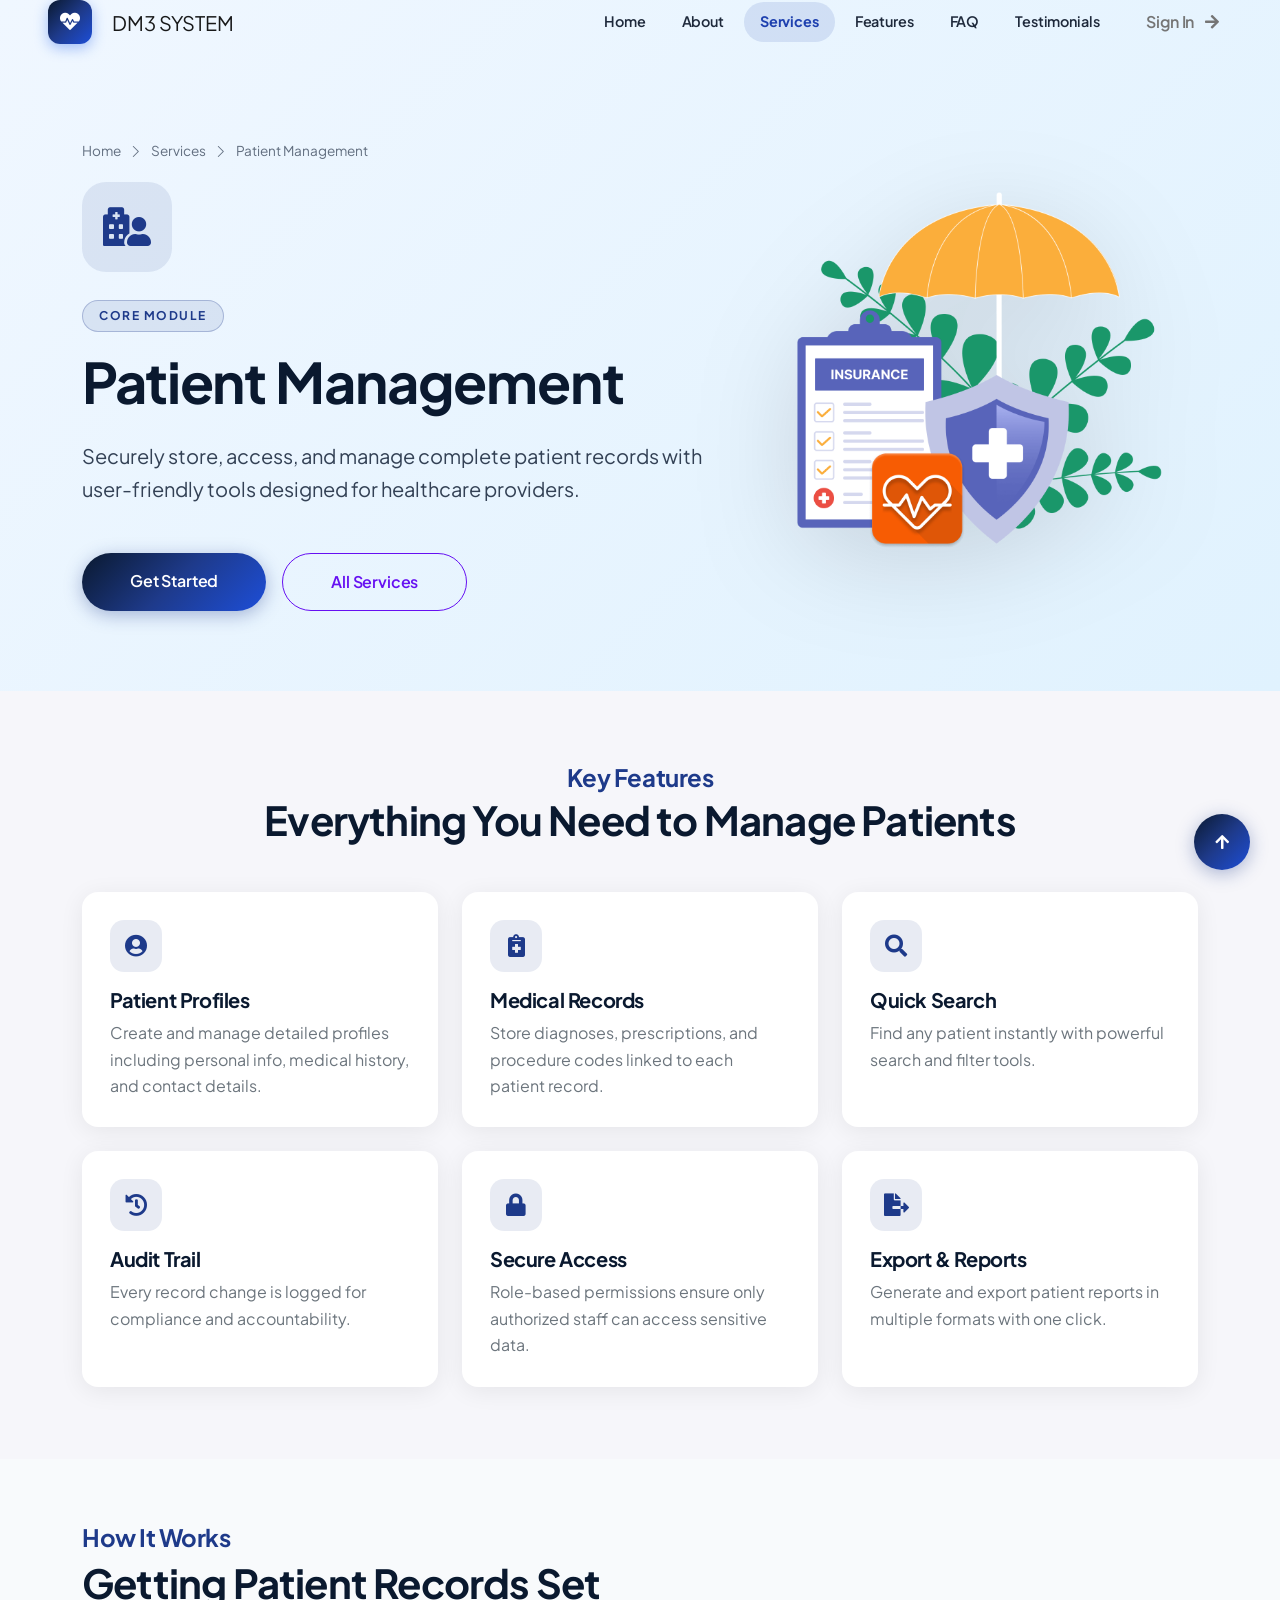
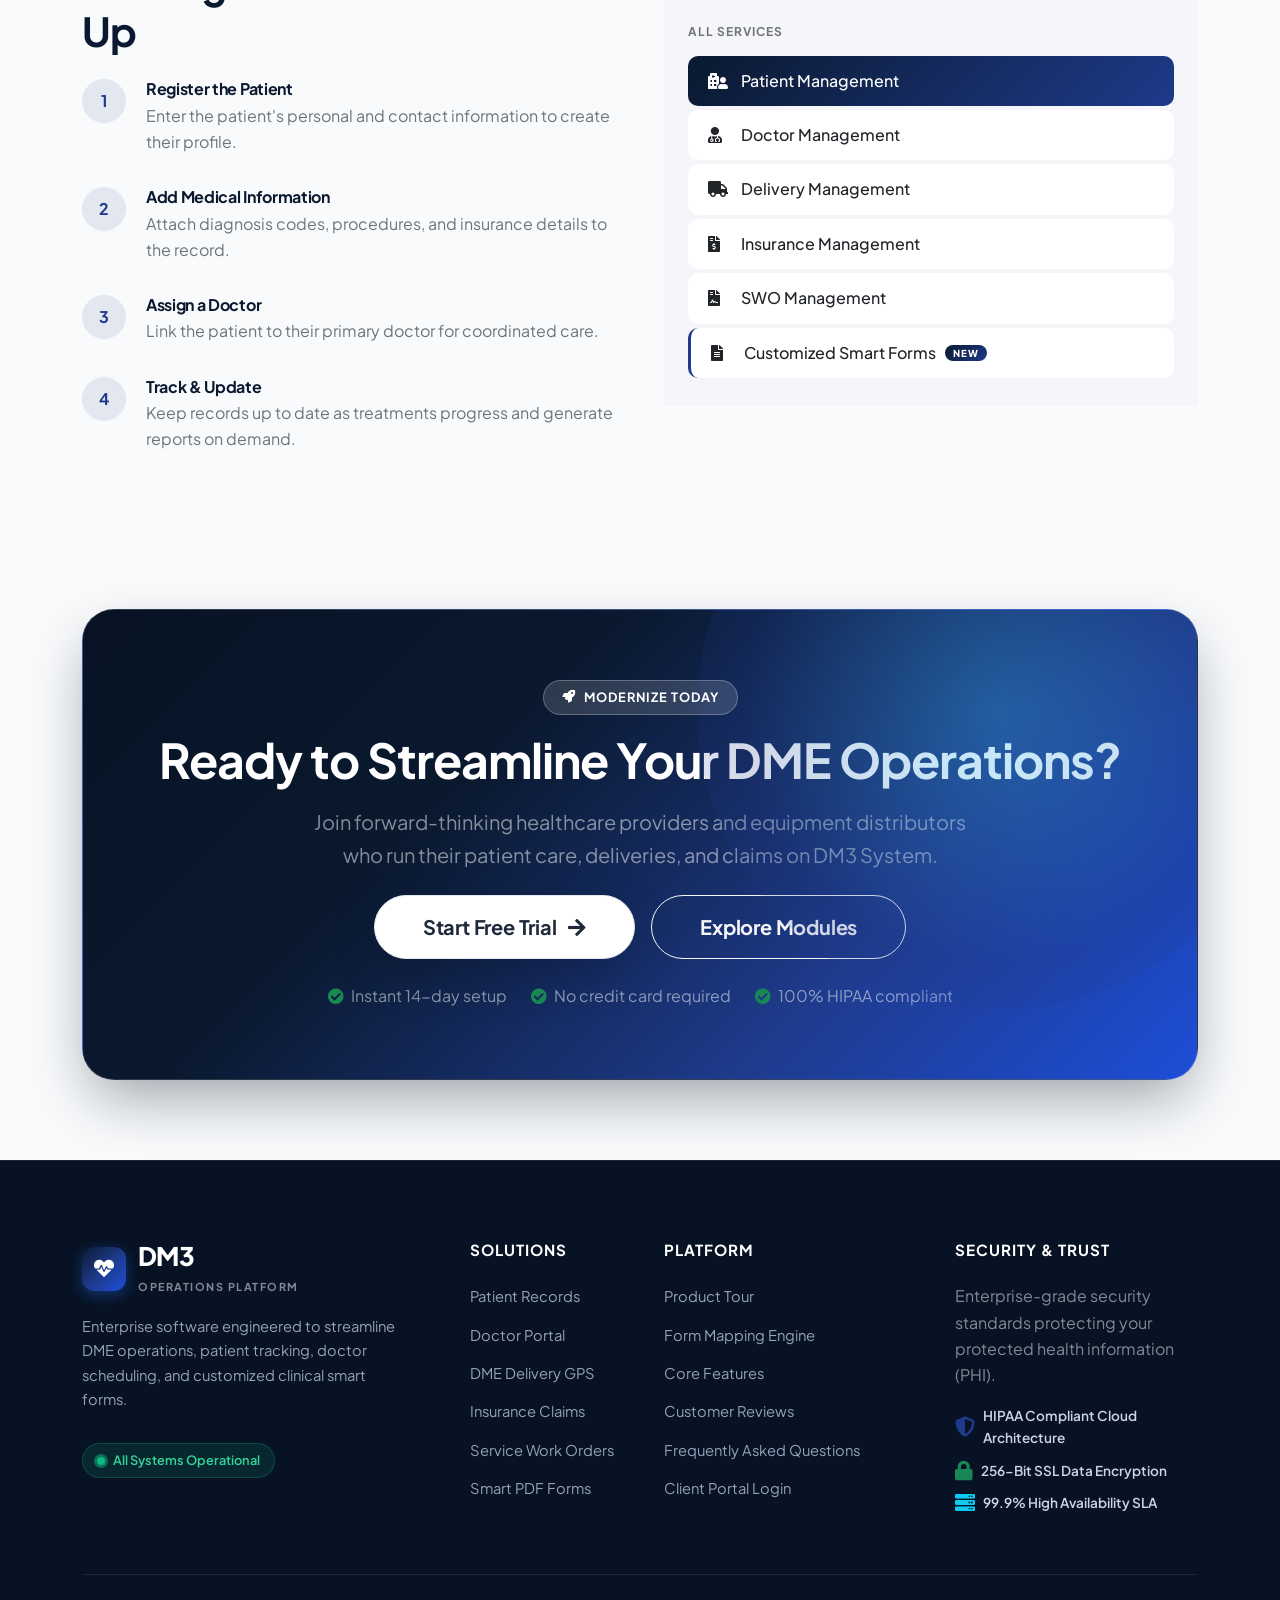
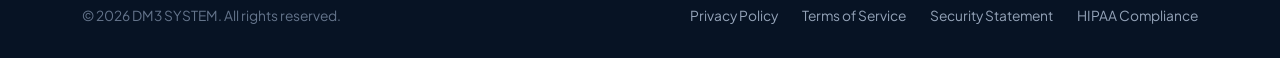
==== service-detail.html @ dcc6f496 "commit all the files" ====
<!DOCTYPE html>
<html lang="en">
<head>
    <meta charset="utf-8">
    <title id="page-title">Service Detail - DM3 SYSTEM</title>
    <meta content="width=device-width, initial-scale=1.0" name="viewport">
    <meta id="meta-desc" content="" name="description">

    <link rel="preconnect" href="https://fonts.googleapis.com">
    <link rel="preconnect" href="https://fonts.gstatic.com" crossorigin>
    <link href="https://fonts.googleapis.com/css2?family=Plus+Jakarta+Sans:wght@400;500;600;700;800&family=Inter:wght@400;500;600;700&display=swap" rel="stylesheet">

    <link rel="stylesheet" href="https://use.fontawesome.com/releases/v5.15.4/css/all.css"/>
    <link href="https://cdn.jsdelivr.net/npm/bootstrap-icons@1.4.1/font/bootstrap-icons.css" rel="stylesheet">

    <link href="lib/animate/animate.min.css" rel="stylesheet">
    <link href="lib/owlcarousel/assets/owl.carousel.min.css" rel="stylesheet">
    <link href="css/bootstrap.min.css" rel="stylesheet">
    <link href="css/style.css?v=3.0" rel="stylesheet">
    <style>
        /* ---- Service Detail Page Styles ---- */
        .sd-hero {
            padding: 140px 0 80px;
            position: relative;
            overflow: hidden;
        }
        .sd-hero::before {
            content: "";
            position: absolute;
            inset: 0;
            z-index: 0;
        }
        .sd-hero .container { position: relative; z-index: 2; }
        .sd-icon-wrap {
            width: 90px; height: 90px;
            border-radius: 24px;
            display: flex; align-items: center; justify-content: center;
            margin-bottom: 28px;
            font-size: 2.4rem;
        }
        .sd-badge {
            display: inline-block;
            font-size: 0.75rem; font-weight: 700; letter-spacing: 1.5px;
            text-transform: uppercase; padding: 5px 16px;
            border-radius: 50px; margin-bottom: 16px;
        }
        .sd-feature-card {
            background: #fff;
            border-radius: 16px;
            padding: 28px;
            box-shadow: 0 4px 24px rgba(0,0,0,0.07);
            height: 100%;
            transition: transform 0.3s, box-shadow 0.3s;
        }
        .sd-feature-card:hover {
            transform: translateY(-6px);
            box-shadow: 0 12px 40px rgba(0,0,0,0.12);
        }
        .sd-feature-icon {
            width: 52px; height: 52px; border-radius: 14px;
            display: flex; align-items: center; justify-content: center;
            font-size: 1.4rem; margin-bottom: 16px;
        }
        .sd-step {
            display: flex; gap: 20px; margin-bottom: 32px; align-items: flex-start;
        }
        .sd-step-num {
            min-width: 44px; height: 44px; border-radius: 50%;
            display: flex; align-items: center; justify-content: center;
            font-weight: 700; font-size: 1rem; flex-shrink: 0;
        }
        .sd-cta {
            border-radius: 24px;
            padding: 60px 48px;
        }
        .sd-breadcrumb {
            display: flex; align-items: center; gap: 8px;
            font-size: 0.85rem; margin-bottom: 20px; opacity: 0.75;
        }
        .sd-breadcrumb a { color: inherit; text-decoration: none; }
        .sd-breadcrumb a:hover { text-decoration: underline; }
        /* Sidebar nav */
        .sd-sidebar .list-group-item {
            border: none; padding: 12px 20px; border-radius: 10px !important;
            margin-bottom: 4px; cursor: pointer; transition: 0.2s;
            font-weight: 500;
        }
        .sd-sidebar .list-group-item.active,
        .sd-sidebar .list-group-item:hover {
            background: var(--bs-primary);
            color: #fff;
        }
        .sd-sidebar .list-group-item i { width: 22px; }

        /* Custom Forms NEW feature — pulse badge */
        @keyframes sd-pulse {
            0%, 100% { box-shadow: 0 0 0 0 rgba(30,58,138,0.25); }
            50%       { box-shadow: 0 0 0 8px rgba(30,58,138,0); }
        }
        .sd-badge-new {
            animation: sd-pulse 2.2s ease-in-out infinite;
        }
        /* Dark Blue active state override for customforms nav item */
        .sd-sidebar .list-group-item.active {
            background: linear-gradient(135deg, #0a192f, #1e3a8a) !important;
        }
        /* Hero image float animation */
        @keyframes heroImgFloat {
            0%, 100% { transform: translateY(0); }
            50%       { transform: translateY(-14px); }
        }

        /* ---- Responsive Styles ---- */
        @media (max-width: 992px) {
            .sd-hero {
                padding: 120px 0 60px;
                text-align: center;
            }
            .sd-breadcrumb {
                justify-content: center;
            }
            .sd-icon-wrap {
                margin: 0 auto 28px auto;
            }
            .sd-cta {
                padding: 40px 24px;
            }
            #sd-hero-img {
                margin-top: 40px;
            }
            .sd-sidebar {
                margin-top: 40px;
            }
        }

        @media (max-width: 576px) {
            .sd-hero {
                padding: 100px 0 40px;
            }
            .sd-step {
                flex-direction: column;
                align-items: center;
                text-align: center;
            }
            .sd-feature-card {
                padding: 20px;
            }
        }
    </style>
</head>
<body>

    <!-- Spinner -->
    <div id="spinner" class="show bg-white position-fixed translate-middle w-100 vh-100 top-50 start-50 d-flex align-items-center justify-content-center">
        <div class="spinner-border text-primary" style="width:3rem;height:3rem;" role="status">
            <span class="sr-only">Loading...</span>
        </div>
    </div>

    <!-- Navbar -->
    <nav class="navbar navbar-expand-lg fixed-top navbar-light px-4 px-lg-5 py-3 py-lg-0">
        <a href="index.html" class="navbar-brand p-0 d-flex align-items-center">
            <div class="brand-badge me-2">
                <i class="fas fa-heartbeat"></i>
            </div>
            <div>
                <span class="brand-name">DM3</span>
                <span class="brand-badge-sub">SYSTEM</span>
            </div>
        </a>
        <button class="navbar-toggler" type="button" data-bs-toggle="collapse" data-bs-target="#navbarCollapse">
            <span class="fa fa-bars"></span>
        </button>
        <div class="collapse navbar-collapse" id="navbarCollapse">
            <div class="navbar-nav ms-auto py-0">
                <a href="index.html" class="nav-item nav-link">Home</a>
                <a href="index.html#about" class="nav-item nav-link">About</a>
                <a href="index.html#services" class="nav-item nav-link active">Services</a>
                <a href="index.html#custom-forms-feature" class="nav-item nav-link">Features</a>
                <a href="index.html#faq" class="nav-item nav-link">FAQ</a>
                <a href="index.html#testimonial" class="nav-item nav-link">Testimonials</a>
            </div>
            <a href="https://dm3.dm3system.com" class="btn btn-signin-modern ms-lg-3">
                <span>Sign In</span>
                <i class="fas fa-arrow-right ms-2 fs-7"></i>
            </a>
        </div>
    </nav>

    <!-- Hero Banner -->
    <div class="sd-hero" id="sd-hero">
        <div class="container">
            <div class="row align-items-center g-5">
                <div class="col-lg-7 wow fadeInLeft" data-wow-delay="0.1s">
                    <div class="sd-breadcrumb" id="sd-breadcrumb">
                        <a href="index.html">Home</a>
                        <i class="bi bi-chevron-right"></i>
                        <a href="index.html#services">Services</a>
                        <i class="bi bi-chevron-right"></i>
                        <span id="sd-breadcrumb-title">Service Detail</span>
                    </div>
                    <div class="sd-icon-wrap" id="sd-icon-wrap">
                        <i id="sd-hero-icon"></i>
                    </div>
                    <span class="sd-badge" id="sd-badge"></span>
                    <h1 class="display-4 fw-bold mb-4" id="sd-title"></h1>
                    <p class="fs-5 mb-5" id="sd-subtitle"></p>
                    <div class="d-flex gap-3 flex-wrap">
                        <a href="https://dm3.dm3system.com" class="btn btn-primary rounded-pill py-3 px-5">Get Started</a>
                        <a href="index.html#services" class="btn btn-outline-secondary rounded-pill py-3 px-5">All Services</a>
                    </div>
                </div>
                <div class="col-lg-5 wow fadeInRight text-center" data-wow-delay="0.2s">
                    <img id="sd-hero-img" src="" alt="" class="img-fluid" style="max-height:380px;filter:drop-shadow(0 20px 50px rgba(0,0,0,0.13));animation:heroImgFloat 4s ease-in-out infinite;">
                </div>
            </div>
        </div>
    </div>

    <!-- Features Grid -->
    <div class="container-fluid py-5 bg-light">
        <div class="container py-4">
            <div class="text-center mb-5">
                <h4 class="text-primary mb-1">Key Features</h4>
                <h2 class="display-6 fw-bold" id="sd-features-heading"></h2>
            </div>
            <div class="row g-4" id="sd-features-grid"></div>
        </div>
    </div>

    <!-- How It Works -->
    <div class="container py-5 my-3">
        <div class="row g-5 align-items-center">
            <div class="col-lg-6 wow fadeInLeft" data-wow-delay="0.1s">
                <h4 class="text-primary mb-2">How It Works</h4>
                <h2 class="display-6 fw-bold mb-4" id="sd-steps-heading"></h2>
                <div id="sd-steps"></div>
            </div>
            <div class="col-lg-6 wow fadeInRight" data-wow-delay="0.2s">
                <div class="sd-sidebar bg-light p-4 rounded-4">
                    <h6 class="fw-bold mb-3 text-muted text-uppercase" style="font-size:.75rem;letter-spacing:1px;">All Services</h6>
                    <div class="list-group" id="sd-sidebar-nav"></div>
                </div>
            </div>
        </div>
    </div>

    <!-- High-Impact Modern CTA Section Start -->
    <div class="container-fluid cta-modern-section">
        <div class="container">
            <div class="cta-card text-center text-white position-relative">
                <div class="cta-glow-bg"></div>
                <span class="cta-badge mb-3"><i class="fas fa-rocket me-2"></i>Modernize Today</span>
                <h2 class="display-5 fw-bold mb-3 text-white">Ready to Streamline Your DME Operations?</h2>
                <p class="fs-5 mb-4 text-white-50 mx-auto" style="max-width: 680px;">
                    Join forward-thinking healthcare providers and equipment distributors who run their patient care, deliveries, and claims on DM3 System.
                </p>
                <div class="d-flex justify-content-center gap-3 flex-wrap mb-4">
                    <a href="https://dm3.dm3system.com" class="btn btn-light btn-lg rounded-pill px-5 py-3 fw-bold text-primary shadow-lg">Start Free Trial <i class="fas fa-arrow-right ms-2"></i></a>
                    <a href="index.html#services" class="btn btn-outline-light btn-lg rounded-pill px-5 py-3 fw-bold">Explore Modules</a>
                </div>
                <div class="d-flex justify-content-center gap-4 flex-wrap text-white-50 fs-7">
                    <span><i class="fas fa-check-circle text-success me-1"></i> Instant 14-day setup</span>
                    <span><i class="fas fa-check-circle text-success me-1"></i> No credit card required</span>
                    <span><i class="fas fa-check-circle text-success me-1"></i> 100% HIPAA compliant</span>
                </div>
            </div>
        </div>
    </div>
    <!-- High-Impact Modern CTA Section End -->

    <!-- Modern Multi-Column Footer Start -->
    <footer class="modern-footer">
        <div class="container">
            <div class="row g-5">
                <!-- Col 1: Brand & Bio -->
                <div class="col-lg-4 col-md-6">
                    <div class="footer-brand-wrap">
                        <div class="brand-badge">
                            <i class="fas fa-heartbeat"></i>
                        </div>
                        <div>
                            <h3 class="footer-brand-title">DM3</h3>
                            <span class="brand-subtitle text-white-50">Operations Platform</span>
                        </div>
                    </div>
                    <p class="footer-tagline">
                        Enterprise software engineered to streamline DME operations, patient tracking, doctor scheduling, and customized clinical smart forms.
                    </p>
                    <div class="live-status-pill mt-3">
                        <span class="status-dot-pulse"></span>
                        <span>All Systems Operational</span>
                    </div>

                </div>

                <!-- Col 2: Solutions -->
                <div class="col-lg-2 col-md-6">
                    <h5 class="footer-col-title">Solutions</h5>
                    <ul class="footer-link-list">
                        <li><a href="service-detail.html?service=patient" class="footer-link">Patient Records</a></li>
                        <li><a href="service-detail.html?service=doctor" class="footer-link">Doctor Portal</a></li>
                        <li><a href="service-detail.html?service=delivery" class="footer-link">DME Delivery GPS</a></li>
                        <li><a href="service-detail.html?service=insurance" class="footer-link">Insurance Claims</a></li>
                        <li><a href="service-detail.html?service=swo" class="footer-link">Service Work Orders</a></li>
                        <li><a href="service-detail.html?service=customforms" class="footer-link">Smart PDF Forms</a></li>
                    </ul>
                </div>

                <!-- Col 3: Platform & Docs -->
                <div class="col-lg-3 col-md-6">
                    <h5 class="footer-col-title">Platform</h5>
                    <ul class="footer-link-list">
                        <li><a href="index.html#about" class="footer-link">Product Tour</a></li>
                        <li><a href="index.html#custom-forms-feature" class="footer-link">Form Mapping Engine</a></li>
                        <li><a href="index.html#services" class="footer-link">Core Features</a></li>
                        <li><a href="index.html#testimonial" class="footer-link">Customer Reviews</a></li>
                        <li><a href="index.html#faq" class="footer-link">Frequently Asked Questions</a></li>
                        <li><a href="https://dm3.dm3system.com" class="footer-link">Client Portal Login</a></li>
                    </ul>
                </div>

                <!-- Col 4: Trust & Compliance -->
                <div class="col-lg-3 col-md-6">
                    <h5 class="footer-col-title">Security &amp; Trust</h5>
                    <p class="text-white-50 fs-7 mb-3">Enterprise-grade security standards protecting your protected health information (PHI).</p>
                    <div class="security-badge-item">
                        <i class="fas fa-shield-alt text-primary fs-5"></i>
                        <span>HIPAA Compliant Cloud Architecture</span>
                    </div>
                    <div class="security-badge-item">
                        <i class="fas fa-lock text-success fs-5"></i>
                        <span>256-Bit SSL Data Encryption</span>
                    </div>
                    <div class="security-badge-item">
                        <i class="fas fa-server text-info fs-5"></i>
                        <span>99.9% High Availability SLA</span>
                    </div>
                </div>
            </div>

            <!-- Bottom Copyright Bar -->
            <div class="copyright-bar d-flex flex-column flex-md-row justify-content-between align-items-center gap-3">
                <div>
                    <span>&copy; 2026 DM3 SYSTEM. All rights reserved.</span>
                </div>
                <div class="d-flex gap-4">
                    <a href="#">Privacy Policy</a>
                    <a href="#">Terms of Service</a>
                    <a href="#">Security Statement</a>
                    <a href="#">HIPAA Compliance</a>
                </div>
            </div>
        </div>
    </footer>
    <!-- Modern Multi-Column Footer End -->

    <a href="#" class="btn btn-primary btn-lg-square back-to-top"><i class="fa fa-arrow-up"></i></a>

    <script src="https://ajax.googleapis.com/ajax/libs/jquery/3.6.4/jquery.min.js"></script>
    <script src="https://cdn.jsdelivr.net/npm/bootstrap@5.0.0/dist/js/bootstrap.bundle.min.js"></script>
    <script src="lib/wow/wow.min.js"></script>
    <script src="lib/easing/easing.min.js"></script>
    <script src="js/main.js"></script>

    <script>
    const SERVICES = {
        patient: {
            title: "Patient Management",
            badge: "Core Module",
            badgeColor: "rgba(30,58,138,0.1)",
            badgeTextColor: "#1e3a8a",
            icon: "fas fa-hospital-user",
            iconBg: "rgba(30,58,138,0.1)",
            iconColor: "#1e3a8a",
            heroBg: "linear-gradient(135deg,#f0f7ff 0%,#e0f2fe 100%)",
            heroImg: "img/img_1.png",
            subtitle: "Securely store, access, and manage complete patient records with user-friendly tools designed for healthcare providers.",
            featuresHeading: "Everything You Need to Manage Patients",
            features: [
                { icon:"fas fa-user-circle", iconBg:"rgba(30,58,138,0.1)", iconColor:"#1e3a8a", title:"Patient Profiles", desc:"Create and manage detailed profiles including personal info, medical history, and contact details." },
                { icon:"fas fa-notes-medical", iconBg:"rgba(30,58,138,0.1)", iconColor:"#1e3a8a", title:"Medical Records", desc:"Store diagnoses, prescriptions, and procedure codes linked to each patient record." },
                { icon:"fas fa-search", iconBg:"rgba(30,58,138,0.1)", iconColor:"#1e3a8a", title:"Quick Search", desc:"Find any patient instantly with powerful search and filter tools." },
                { icon:"fas fa-history", iconBg:"rgba(30,58,138,0.1)", iconColor:"#1e3a8a", title:"Audit Trail", desc:"Every record change is logged for compliance and accountability." },
                { icon:"fas fa-lock", iconBg:"rgba(30,58,138,0.1)", iconColor:"#1e3a8a", title:"Secure Access", desc:"Role-based permissions ensure only authorized staff can access sensitive data." },
                { icon:"fas fa-file-export", iconBg:"rgba(30,58,138,0.1)", iconColor:"#1e3a8a", title:"Export & Reports", desc:"Generate and export patient reports in multiple formats with one click." }
            ],
            stepsHeading: "Getting Patient Records Set Up",
            steps: [
                { title:"Register the Patient", desc:"Enter the patient's personal and contact information to create their profile." },
                { title:"Add Medical Information", desc:"Attach diagnosis codes, procedures, and insurance details to the record." },
                { title:"Assign a Doctor", desc:"Link the patient to their primary doctor for coordinated care." },
                { title:"Track & Update", desc:"Keep records up to date as treatments progress and generate reports on demand." }
            ]
        },
        doctor: {
            title: "Doctor Management",
            badge: "Core Module",
            badgeColor: "rgba(2,132,199,0.1)",
            badgeTextColor: "#0284c7",
            icon: "fas fa-user-md",
            iconBg: "rgba(2,132,199,0.1)",
            iconColor: "#0284c7",
            heroBg: "linear-gradient(135deg,#f0f9ff 0%,#e0f2fe 100%)",
            heroImg: "img/features-1.png",
            subtitle: "Organize doctor profiles, specializations, and patient assignments for seamless coordination across your organization.",
            featuresHeading: "Comprehensive Doctor Profile Tools",
            features: [
                { icon:"fas fa-id-card", iconBg:"rgba(2,132,199,0.1)", iconColor:"#0284c7", title:"Doctor Profiles", desc:"Store credentials, specializations, license numbers, and contact details for every physician." },
                { icon:"fas fa-calendar-alt", iconBg:"rgba(2,132,199,0.1)", iconColor:"#0284c7", title:"Scheduling", desc:"Manage doctor availability and link them to patient appointments." },
                { icon:"fas fa-users", iconBg:"rgba(2,132,199,0.1)", iconColor:"#0284c7", title:"Patient Assignment", desc:"Assign patients to doctors and track ongoing case loads." },
                { icon:"fas fa-stethoscope", iconBg:"rgba(2,132,199,0.1)", iconColor:"#0284c7", title:"Specialization Tracking", desc:"Filter and search doctors by specialty for quick referrals." },
                { icon:"fas fa-chart-bar", iconBg:"rgba(2,132,199,0.1)", iconColor:"#0284c7", title:"Performance Reports", desc:"Review doctor-specific reports including patient volume and activity." },
                { icon:"fas fa-bell", iconBg:"rgba(2,132,199,0.1)", iconColor:"#0284c7", title:"Notifications", desc:"Alert doctors of new patient assignments or updates automatically." }
            ],
            stepsHeading: "Onboarding Doctors to DM3",
            steps: [
                { title:"Create Doctor Profile", desc:"Enter the doctor's full name, license, and specialization details." },
                { title:"Set Availability", desc:"Configure working hours and patient intake capacity." },
                { title:"Assign Patients", desc:"Link existing or new patients directly to the doctor's dashboard." },
                { title:"Monitor & Report", desc:"Track case loads and generate doctor activity reports." }
            ]
        },
        delivery: {
            title: "Delivery Management",
            badge: "Logistics Module",
            badgeColor: "rgba(13,110,253,0.1)",
            badgeTextColor: "#0d6efd",
            icon: "fas fa-truck",
            iconBg: "rgba(13,110,253,0.1)",
            iconColor: "#0d6efd",
            heroBg: "linear-gradient(135deg,#eff6ff 0%,#dbeafe 100%)",
            heroImg: "img/hero-img-1.png",
            subtitle: "Track and manage DME deliveries in real time with automated updates, driver assignments, and delivery confirmations.",
            featuresHeading: "End-to-End Delivery Visibility",
            features: [
                { icon:"fas fa-map-marked-alt", iconBg:"rgba(13,110,253,0.1)", iconColor:"#0d6efd", title:"Real-Time Tracking", desc:"Monitor every delivery from dispatch to doorstep with live status updates." },
                { icon:"fas fa-user-tag", iconBg:"rgba(13,110,253,0.1)", iconColor:"#0d6efd", title:"Driver Assignment", desc:"Assign deliveries to drivers and manage their routes efficiently." },
                { icon:"fas fa-clipboard-list", iconBg:"rgba(13,110,253,0.1)", iconColor:"#0d6efd", title:"Delivery Checklist", desc:"Standardized checklists ensure every delivery meets compliance requirements." },
                { icon:"fas fa-signature", iconBg:"rgba(13,110,253,0.1)", iconColor:"#0d6efd", title:"Digital Signature", desc:"Capture recipient signatures digitally as proof of delivery." },
                { icon:"fas fa-barcode", iconBg:"rgba(13,110,253,0.1)", iconColor:"#0d6efd", title:"Barcode Scanning", desc:"Scan equipment barcodes to confirm item delivery accuracy." },
                { icon:"fas fa-history", iconBg:"rgba(13,110,253,0.1)", iconColor:"#0d6efd", title:"Delivery History", desc:"Full audit trail of all past deliveries with timestamps and status logs." }
            ],
            stepsHeading: "How Delivery Management Works",
            steps: [
                { title:"Create a Delivery Order", desc:"Link an order to a patient, item, and target delivery address." },
                { title:"Assign a Driver", desc:"Select an available driver and schedule the delivery." },
                { title:"Track in Real Time", desc:"Monitor the delivery progress and receive automatic status updates." },
                { title:"Confirm & Archive", desc:"Capture digital signature on delivery and archive the completed record." }
            ]
        },
        insurance: {
            title: "Insurance Management",
            badge: "Billing Module",
            badgeColor: "rgba(30,58,138,0.12)",
            badgeTextColor: "#1e3a8a",
            icon: "fas fa-file-invoice-dollar",
            iconBg: "rgba(30,58,138,0.12)",
            iconColor: "#1e3a8a",
            heroBg: "linear-gradient(135deg,#f0f7ff 0%,#e0f2fe 100%)",
            heroImg: "img/about_1.jpg",
            subtitle: "Streamline insurance claims, track approvals, and manage patient policy information from a single centralized dashboard.",
            featuresHeading: "Simplified Insurance Workflow",
            features: [
                { icon:"fas fa-file-medical-alt", iconBg:"rgba(30,58,138,0.12)", iconColor:"#1e3a8a", title:"Claim Submission", desc:"Submit insurance claims directly from the system with pre-filled patient data." },
                { icon:"fas fa-tasks", iconBg:"rgba(30,58,138,0.12)", iconColor:"#1e3a8a", title:"Claim Tracking", desc:"Monitor the status of every claim from submission to approval or denial." },
                { icon:"fas fa-shield-alt", iconBg:"rgba(30,58,138,0.12)", iconColor:"#1e3a8a", title:"Policy Management", desc:"Store and manage insurance policy details for each patient." },
                { icon:"fas fa-exclamation-circle", iconBg:"rgba(30,58,138,0.12)", iconColor:"#1e3a8a", title:"Denial Alerts", desc:"Get notified immediately when a claim is denied with reason codes." },
                { icon:"fas fa-file-contract", iconBg:"rgba(30,58,138,0.12)", iconColor:"#1e3a8a", title:"Authorization Tracking", desc:"Track prior authorizations required for equipment or procedures." },
                { icon:"fas fa-chart-pie", iconBg:"rgba(30,58,138,0.12)", iconColor:"#1e3a8a", title:"Billing Reports", desc:"Generate detailed billing and reimbursement reports for accounting." }
            ],
            stepsHeading: "Managing Insurance Claims",
            steps: [
                { title:"Link Patient Policy", desc:"Attach the patient's insurance provider and policy number to their profile." },
                { title:"Submit a Claim", desc:"Generate and submit a claim with all required documentation." },
                { title:"Track Approval", desc:"Monitor claim status and respond to any requests for additional information." },
                { title:"Record Reimbursement", desc:"Log approved payments and reconcile with billing records." }
            ]
        },
        swo: {
            title: "SWO Management",
            badge: "Operations Module",
            badgeColor: "rgba(220,53,69,0.1)",
            badgeTextColor: "#dc3545",
            icon: "fas fa-file-contract",
            iconBg: "rgba(220,53,69,0.1)",
            iconColor: "#dc3545",
            heroBg: "linear-gradient(135deg,#fff5f5 0%,#fee2e2 100%)",
            heroImg: "img/features-1.png",
            subtitle: "Create, assign, and track Service Work Orders with full accountability — from initiation to completion and sign-off.",
            featuresHeading: "Full SWO Lifecycle Management",
            features: [
                { icon:"fas fa-plus-circle", iconBg:"rgba(220,53,69,0.1)", iconColor:"#dc3545", title:"Create SWOs", desc:"Quickly generate Service Work Orders linked to patients, equipment, and technicians." },
                { icon:"fas fa-user-cog", iconBg:"rgba(220,53,69,0.1)", iconColor:"#dc3545", title:"Technician Assignment", desc:"Assign the right technician to each SWO based on skill and availability." },
                { icon:"fas fa-stream", iconBg:"rgba(220,53,69,0.1)", iconColor:"#dc3545", title:"Status Tracking", desc:"Monitor SWO progress through pending, in-progress, and completed stages." },
                { icon:"fas fa-tools", iconBg:"rgba(220,53,69,0.1)", iconColor:"#dc3545", title:"Equipment Logging", desc:"Track which DME items are covered or serviced under each work order." },
                { icon:"fas fa-signature", iconBg:"rgba(220,53,69,0.1)", iconColor:"#dc3545", title:"Digital Sign-Off", desc:"Capture technician and patient signatures to close SWOs compliantly." },
                { icon:"fas fa-folder-open", iconBg:"rgba(220,53,69,0.1)", iconColor:"#dc3545", title:"Archive & Search", desc:"Store all completed SWOs with full-text search for audits and reviews." }
            ],
            stepsHeading: "SWO Workflow in DM3",
            steps: [
                { title:"Create a Work Order", desc:"Log the service request with patient, equipment, and issue description." },
                { title:"Assign Technician", desc:"Choose the best-matched technician and schedule the service." },
                { title:"Execute & Log", desc:"Technician completes the work and logs parts, time, and notes." },
                { title:"Sign Off & Close", desc:"Capture signatures and close the SWO — it's automatically archived." }
            ]
        },
        customforms: {
            title: "Customized Smart Forms",
            badge: "✨ New Feature",
            badgeColor: "rgba(30,58,138,0.12)",
            badgeTextColor: "#1e3a8a",
            icon: "fas fa-file-alt",
            iconBg: "linear-gradient(135deg,rgba(10,25,47,0.12),rgba(30,58,138,0.12))",
            iconColor: "#1e3a8a",
            heroBg: "linear-gradient(135deg,#f0f7ff 0%,#e0f2fe 100%)",
            heroImg: "img/hero-slide-4.png",
            subtitle: "Upload any PDF form, visually map patient data fields onto it, and print perfectly auto-filled documents directly from the patient record — zero manual typing.",
            featuresHeading: "Everything You Need to Build Custom Forms",
            features: [
                { icon:"fas fa-file-upload", iconBg:"rgba(30,58,138,0.1)", iconColor:"#1e3a8a", title:"Upload Any PDF", desc:"Upload any PDF document — referral forms, home assessment sheets, CMN forms, custom intake forms — directly into the system." },
                { icon:"fas fa-crosshairs", iconBg:"rgba(30,58,138,0.1)", iconColor:"#1e3a8a", title:"Visual Field Mapper", desc:"Use the drag-and-drop field mapper to place patient data fields exactly where they should appear on the PDF." },
                { icon:"fas fa-magic", iconBg:"rgba(30,58,138,0.1)", iconColor:"#1e3a8a", title:"Instant Auto-Fill", desc:"Open any patient record, click their form, and the system instantly generates a filled PDF — no manual entry required." },
                { icon:"fas fa-text-height", iconBg:"rgba(30,58,138,0.1)", iconColor:"#1e3a8a", title:"Font & Style Control", desc:"Choose font family, size, bold, italic, and underline for every individual field to match your form's original style." },
                { icon:"fas fa-users", iconBg:"rgba(30,58,138,0.1)", iconColor:"#1e3a8a", title:"Patient & Business Data", desc:"Map patient info (name, DOB, address, insurance, doctor, emergency contact) and your business info onto the same form." },
                { icon:"fas fa-layer-group", iconBg:"rgba(30,58,138,0.1)", iconColor:"#1e3a8a", title:"Unlimited Custom Forms", desc:"Create and manage as many customized form templates as your organization needs — all stored and reusable." }
            ],
            stepsHeading: "How Customized Smart Forms Work",
            steps: [
                { title:"Upload Your PDF Form", desc:"Go to List of Forms, click \"Upload Form\", give it a name, and upload your PDF document." },
                { title:"Open the Field Mapper", desc:"Click the map icon next to your form. The PDF loads in the visual mapper tool." },
                { title:"Place Patient Fields", desc:"Select a patient data field (e.g. First Name, Date of Birth), then click on the PDF exactly where you want it to appear. Drag to reposition anytime." },
                { title:"Save the Configuration", desc:"Click \"Save Configuration\" — your field layout is saved and ready to use for any patient." },
                { title:"Print from Patient Record", desc:"Open a patient profile, go to the Forms tab, and click the PDF icon next to your custom form. A perfectly filled document is generated instantly." }
            ]
        }
    };

    const ALL_SERVICES = [
        { key:"patient",     label:"Patient Management",        icon:"fas fa-hospital-user" },
        { key:"doctor",      label:"Doctor Management",         icon:"fas fa-user-md" },
        { key:"delivery",    label:"Delivery Management",       icon:"fas fa-truck" },
        { key:"insurance",   label:"Insurance Management",      icon:"fas fa-file-invoice-dollar" },
        { key:"swo",         label:"SWO Management",            icon:"fas fa-file-contract" },
        { key:"customforms", label:"Customized Smart Forms",    icon:"fas fa-file-alt", isNew: true }
    ];

    function getParam(name) {
        return new URLSearchParams(window.location.search).get(name) || "patient";
    }

    function buildPage() {
        const key = getParam("service");
        const s = SERVICES[key] || SERVICES["patient"];

        // Meta
        document.title = s.title + " - DM3 SYSTEM";
        document.getElementById("page-title").textContent = s.title + " - DM3 SYSTEM";
        document.getElementById("meta-desc").content = s.subtitle;

        // Hero bg
        document.getElementById("sd-hero").style.background = s.heroBg;

        // Breadcrumb
        document.getElementById("sd-breadcrumb-title").textContent = s.title;

        // Icon
        const iconWrap = document.getElementById("sd-icon-wrap");
        iconWrap.style.background = s.iconBg;
        document.getElementById("sd-hero-icon").className = s.icon;
        document.getElementById("sd-hero-icon").style.color = s.iconColor;

        // Badge
        const badge = document.getElementById("sd-badge");
        badge.textContent = s.badge;
        badge.style.background = s.badgeColor;
        badge.style.color = s.badgeTextColor;
        badge.style.border = "1px solid " + s.badgeTextColor + "44";

        // Text
        document.getElementById("sd-title").textContent = s.title;
        document.getElementById("sd-subtitle").textContent = s.subtitle;
        document.getElementById("sd-features-heading").textContent = s.featuresHeading;
        document.getElementById("sd-steps-heading").textContent = s.stepsHeading;

        // Hero image
        const img = document.getElementById("sd-hero-img");
        img.src = s.heroImg;
        img.alt = s.title;

        // Features grid
        const grid = document.getElementById("sd-features-grid");
        grid.innerHTML = s.features.map(f => `
            <div class="col-md-6 col-lg-4 wow fadeInUp">
                <div class="sd-feature-card">
                    <div class="sd-feature-icon" style="background:${f.iconBg};">
                        <i class="${f.icon}" style="color:${f.iconColor};"></i>
                    </div>
                    <h5 class="fw-bold mb-2">${f.title}</h5>
                    <p class="text-muted mb-0">${f.desc}</p>
                </div>
            </div>
        `).join("");

        // Steps
        const stepsEl = document.getElementById("sd-steps");
        stepsEl.innerHTML = s.steps.map((st, i) => `
            <div class="sd-step">
                <div class="sd-step-num" style="background:${s.iconBg};color:${s.iconColor};">${i+1}</div>
                <div>
                    <h6 class="fw-bold mb-1">${st.title}</h6>
                    <p class="text-muted mb-0">${st.desc}</p>
                </div>
            </div>
        `).join("");

        // Sidebar nav
        const nav = document.getElementById("sd-sidebar-nav");
        nav.innerHTML = ALL_SERVICES.map(sv => `
            <a href="service-detail.html?service=${sv.key}"
               class="list-group-item list-group-item-action${sv.key === key ? " active" : ""}"
               style="${sv.isNew && sv.key !== key ? 'border-left: 3px solid #1e3a8a;' : ''}">
                <i class="${sv.icon} me-2"></i> ${sv.label}
                ${sv.isNew ? '<span style="font-size:0.6rem;font-weight:800;letter-spacing:1px;background:linear-gradient(135deg,#0a192f,#1e3a8a);color:#fff;padding:2px 8px;border-radius:50px;margin-left:6px;vertical-align:middle;">NEW</span>' : ''}
            </a>
        `).join("");
    }

    buildPage();
    </script>
</body>
</html>
---- css/style.css ----
@import url('https://fonts.googleapis.com/css2?family=Plus+Jakarta+Sans:wght@400;500;600;700;800&family=Inter:wght@400;500;600;700&display=swap');

/* =====================================================
   MODERN DESIGN SYSTEM & TOKENS
   ===================================================== */
:root {
    --font-main: 'Plus Jakarta Sans', -apple-system, BlinkMacSystemFont, 'Segoe UI', Roboto, sans-serif;
    --font-sub: 'Inter', -apple-system, BlinkMacSystemFont, sans-serif;

    /* Dark Blue & Blue Theme Palette */
    --bs-primary: #1e3a8a;
    --bs-secondary: #0284c7;
    --primary-main: #1e40af;
    --primary-dark: #0a192f;
    --primary-light: #38bdf8;
    --primary-soft: #eff6ff;
    --primary-gradient: linear-gradient(135deg, #0a192f 0%, #1e3a8a 50%, #1d4ed8 100%);
    --primary-glow: rgba(30, 58, 138, 0.35);

    --navy-950: #071324;
    --navy-900: #0a192f;
    --navy-850: #0c234a;
    --navy-800: #0f2b5c;
    --navy-700: #1e3a8a;
    --navy-600: #1e40af;
    --blue-500: #2563eb;
    --blue-400: #38bdf8;
    --blue-100: #dbeafe;
    --blue-50:  #eff6ff;

    --slate-900: #0a192f;
    --slate-800: #1e293b;
    --slate-700: #334155;
    --slate-600: #475569;
    --slate-500: #64748b;
    --slate-400: #94a3b8;
    --slate-300: #cbd5e1;
    --slate-200: #e2e8f0;
    --slate-100: #f0f7ff;
    --slate-50: #f8fafc;

    --accent-emerald: #0284c7;
    --accent-emerald-soft: #f0f9ff;
    --accent-amber: #0369a1;
    --accent-amber-soft: #f0f9ff;
    --accent-purple: #1e40af;
    --accent-purple-soft: #eff6ff;
    --accent-teal: #0284c7;
    --accent-teal-soft: #f0f9ff;

    /* Elevation & Glassmorphism */
    --shadow-subtle: 0 1px 3px rgba(10, 25, 47, 0.05);
    --shadow-card: 0 10px 30px -5px rgba(10, 25, 47, 0.05), 0 0 0 1px rgba(10, 25, 47, 0.04);
    --shadow-card-hover: 0 20px 45px -10px rgba(30, 58, 138, 0.16), 0 0 0 1px rgba(30, 58, 138, 0.2);
    --shadow-glow: 0 12px 35px rgba(30, 58, 138, 0.35);

    --glass-nav: rgba(255, 255, 255, 0.92);
    --glass-border: rgba(255, 255, 255, 0.8);
    --radius-pill: 9999px;
    --radius-card: 20px;
    --radius-xl: 28px;
}

html {
    scroll-behavior: smooth;
}

body {
    font-family: var(--font-main);
    color: var(--slate-700);
    background-color: var(--slate-50);
    line-height: 1.65;
    -webkit-font-smoothing: antialiased;
    -moz-osx-font-smoothing: grayscale;
}

h1, h2, h3, h4, h5, h6 {
    font-family: var(--font-main);
    color: var(--slate-900);
    font-weight: 700;
    letter-spacing: -0.02em;
}

/*** Spinner Start ***/
#spinner {
    opacity: 0;
    visibility: hidden;
    transition: opacity .4s ease-out, visibility 0s linear .4s;
    z-index: 99999;
}

#spinner.show {
    transition: opacity .4s ease-out, visibility 0s linear 0s;
    visibility: visible;
    opacity: 1;
}
/*** Spinner End ***/

/*** Client Logos Showcase Start ***/
.client-logo-item {
    padding: 6px 8px;
    display: flex;
    flex-direction: column;
    align-items: center;
    justify-content: center;
    text-align: center;
    transition: all 0.35s cubic-bezier(0.16, 1, 0.3, 1);
}

.client-logo-card {
    width: 100%;
    height: 92px;
    background: #ffffff;
    border: 1px solid rgba(226, 232, 240, 0.95);
    border-radius: 18px;
    padding: 12px 18px;
    display: flex;
    align-items: center;
    justify-content: center;
    box-shadow: 0 4px 16px rgba(10, 25, 47, 0.04);
    transition: all 0.35s cubic-bezier(0.16, 1, 0.3, 1);
    position: relative;
    overflow: hidden;
}

.client-logo-img {
    max-height: 52px;
    max-width: 165px;
    width: auto;
    height: auto;
    object-fit: contain;
    filter: contrast(102%);
    transition: all 0.35s ease;
}

.client-logo-item:hover .client-logo-card {
    transform: translateY(-4px);
    border-color: rgba(30, 58, 138, 0.35);
    box-shadow: 0 14px 30px -8px rgba(30, 58, 138, 0.16), 0 0 0 1px rgba(30, 58, 138, 0.12);
}

.client-logo-item:hover .client-logo-img {
    transform: scale(1.05);
}

.client-logo-meta {
    margin-top: 10px;
    font-size: 0.8rem;
    font-weight: 700;
    color: var(--slate-700);
    letter-spacing: -0.01em;
    transition: color 0.25s ease;
    white-space: nowrap;
    overflow: hidden;
    text-overflow: ellipsis;
    max-width: 100%;
}

.client-logo-item:hover .client-logo-meta {
    color: var(--primary-main);
}

.client-verified-chip {
    display: inline-flex;
    align-items: center;
    gap: 4px;
    font-size: 0.65rem;
    font-weight: 700;
    text-transform: uppercase;
    letter-spacing: 0.5px;
    color: #0284c7;
    background: rgba(2, 132, 199, 0.08);
    padding: 2px 8px;
    border-radius: 50px;
    margin-top: 4px;
}
/*** Client Logos Showcase End ***/

.back-to-top {
    position: fixed;
    right: 30px;
    bottom: 30px;
    display: flex;
    width: 48px;
    height: 48px;
    align-items: center;
    justify-content: center;
    border-radius: 50% !important;
    background: var(--primary-gradient) !important;
    color: #fff !important;
    box-shadow: 0 8px 25px rgba(37, 99, 235, 0.35);
    border: none !important;
    transition: all 0.35s cubic-bezier(0.16, 1, 0.3, 1);
    z-index: 99;
}
.back-to-top:hover {
    transform: translateY(-4px);
    box-shadow: 0 12px 30px rgba(37, 99, 235, 0.5);
    color: #fff !important;
}

/*** Button Styles ***/
.btn {
    font-family: var(--font-main);
    font-weight: 600;
    transition: all 0.3s cubic-bezier(0.16, 1, 0.3, 1);
    letter-spacing: -0.01em;
}

.btn-square,
.btn-sm-square,
.btn-md-square,
.btn-lg-square {
    padding: 0;
    display: inline-flex;
    align-items: center;
    justify-content: center;
    border-radius: 50%;
}
.btn-square { width: 34px; height: 34px; }
.btn-sm-square { width: 36px; height: 36px; }
.btn-md-square { width: 44px; height: 44px; }
.btn-lg-square { width: 56px; height: 56px; }

/* Primary Button */
.btn.btn-primary {
    background: var(--primary-gradient) !important;
    color: #fff !important;
    border: none !important;
    box-shadow: 0 4px 18px var(--primary-glow);
    font-weight: 600;
}
.btn.btn-primary:hover {
    background: linear-gradient(135deg, #071324 0%, #173860 50%, #1d4ed8 100%) !important;
    color: #fff !important;
    transform: translateY(-2px);
    box-shadow: 0 8px 28px rgba(30, 58, 138, 0.45);
}

/* Outline Primary */
.btn.btn-outline-primary {
    background: #ffffff !important;
    color: var(--primary-main) !important;
    border: 2px solid var(--slate-300) !important;
    box-shadow: var(--shadow-subtle);
}
.btn.btn-outline-primary:hover {
    background: rgba(30, 58, 138, 0.06) !important;
    border-color: var(--primary-main) !important;
    color: var(--primary-main) !important;
    transform: translateY(-2px);
}

/* Success Button -> Ocean Dark Blue */
.btn.btn-success {
    background: linear-gradient(135deg, #075985 0%, #0284c7 100%) !important;
    border: none !important;
    color: #fff !important;
    box-shadow: 0 4px 18px rgba(2, 132, 199, 0.35);
}
.btn.btn-success:hover {
    background: linear-gradient(135deg, #034466 0%, #0369a1 100%) !important;
    transform: translateY(-2px);
    box-shadow: 0 8px 28px rgba(2, 132, 199, 0.45);
    color: #fff !important;
}
.btn.btn-outline-success {
    background: #fff !important;
    color: #0284c7 !important;
    border: 2px solid #bae6fd !important;
}
.btn.btn-outline-success:hover {
    background: rgba(2, 132, 199, 0.08) !important;
    border-color: #0284c7 !important;
    color: #0284c7 !important;
    transform: translateY(-2px);
}

/* Warning / Amber Button -> Royal / Sapphire Blue */
.btn.btn.btn-warning {
    background: linear-gradient(135deg, #0f2b5c 0%, #1e40af 100%) !important;
    border: none !important;
    color: #fff !important;
    box-shadow: 0 4px 18px rgba(30, 64, 175, 0.35);
}
.btn.btn-warning:hover {
    background: linear-gradient(135deg, #0a1d3f 0%, #173860 100%) !important;
    transform: translateY(-2px);
    box-shadow: 0 8px 28px rgba(30, 64, 175, 0.45);
    color: #fff !important;
}
.btn.btn-outline-warning {
    background: #fff !important;
    color: #1e40af !important;
    border: 2px solid #bfdbfe !important;
}
.btn.btn-outline-warning:hover {
    background: rgba(30, 64, 175, 0.08) !important;
    border-color: #1e40af !important;
    color: #1e40af !important;
    transform: translateY(-2px);
}

/* Light Button */
.btn.btn-light {
    background: #ffffff !important;
    color: var(--slate-800) !important;
    border: 1px solid var(--slate-200) !important;
    box-shadow: var(--shadow-subtle);
}
.btn.btn-light:hover {
    background: var(--primary-main) !important;
    color: #ffffff !important;
    border-color: var(--primary-main) !important;
    transform: translateY(-2px);
}

/* Modern Floating Animation (replaces jittery sideways slide) */
.RotateMoveLeft, .RotateMoveRight {
    position: relative;
    animation: modernFloat 6s ease-in-out infinite;
}

@keyframes modernFloat {
    0%, 100% { transform: translateY(0px); }
    50% { transform: translateY(-10px); }
}

/*** Modern Glassmorphic Navbar ***/
.navbar {
    padding: 16px 0;
    transition: all 0.35s cubic-bezier(0.16, 1, 0.3, 1);
    z-index: 1000;
}

.navbar-brand {
    display: inline-flex;
    align-items: center;
    gap: 12px;
    text-decoration: none;
}
.brand-badge {
    width: 44px;
    height: 44px;
    border-radius: 12px;
    background: var(--primary-gradient);
    display: flex;
    align-items: center;
    justify-content: center;
    color: #ffffff;
    font-size: 1.25rem;
    box-shadow: 0 4px 14px rgba(37, 99, 235, 0.4);
    transition: transform 0.3s ease;
}
.navbar-brand:hover .brand-badge {
    transform: scale(1.05) rotate(3deg);
}
.brand-title {
    font-size: 1.5rem;
    font-weight: 800;
    letter-spacing: -0.03em;
    color: var(--slate-900);
    line-height: 1;
    margin: 0;
}
.brand-subtitle {
    font-size: 0.68rem;
    font-weight: 700;
    text-transform: uppercase;
    letter-spacing: 1.5px;
    color: var(--primary-main);
    margin-top: 3px;
    line-height: 1;
}

.navbar-light .navbar-nav .nav-link {
    margin: 0 6px;
    padding: 8px 16px !important;
    color: var(--slate-600) !important;
    font-size: 0.92rem;
    font-weight: 600;
    border-radius: 50px;
    letter-spacing: -0.01em;
    text-transform: none;
    transition: all 0.25s ease;
    display: inline-flex;
    align-items: center;
    gap: 6px;
}

.navbar-light .navbar-nav .nav-link:hover {
    color: var(--primary-main) !important;
    background: rgba(37, 99, 235, 0.06);
}

.navbar-light .navbar-nav .nav-link.active {
    color: var(--primary-main) !important;
    background: rgba(37, 99, 235, 0.09);
    font-weight: 700;
}

/* Nav "NEW" chip */
.nav-new-chip {
    background: linear-gradient(135deg, #0284c7, #38bdf8);
    color: #fff;
    font-size: 0.65rem;
    font-weight: 800;
    padding: 2px 7px;
    border-radius: 20px;
    text-transform: uppercase;
    letter-spacing: 0.5px;
}

/* Sign In CTA in Navbar */
.btn-nav-signin {
    background: var(--primary-gradient) !important;
    color: #ffffff !important;
    font-weight: 600 !important;
    font-size: 0.92rem !important;
    border-radius: 50px !important;
    padding: 9px 24px !important;
    border: none !important;
    box-shadow: 0 4px 16px var(--primary-glow) !important;
    display: inline-flex;
    align-items: center;
    gap: 8px;
    transition: all 0.3s ease !important;
    text-decoration: none;
}
.btn-nav-signin:hover {
    transform: translateY(-2px);
    box-shadow: 0 8px 24px rgba(37, 99, 235, 0.5) !important;
    color: #ffffff !important;
}
.btn-nav-signin i {
    font-size: 0.8rem;
    transition: transform 0.2s ease;
}
.btn-nav-signin:hover i {
    transform: translateX(3px);
}

/* Sticky Navbar on Scroll */
.navbar.sticky-top {
    position: fixed;
    top: 0;
    left: 0;
    right: 0;
    background: var(--glass-nav) !important;
    backdrop-filter: blur(16px);
    -webkit-backdrop-filter: blur(16px);
    border-bottom: 1px solid rgba(226, 232, 240, 0.8);
    box-shadow: 0 10px 30px -10px rgba(15, 23, 42, 0.08) !important;
    padding: 12px 0;
}

@media (min-width: 992px) {
    .navbar-light {
        position: absolute;
        width: 100%;
        top: 0;
        left: 0;
        background: transparent;
    }
}

@media (max-width: 991px) {
    .navbar-light {
        background: #ffffff !important;
        box-shadow: 0 4px 20px rgba(0,0,0,0.06);
    }
    .navbar-collapse {
        background: #ffffff;
        padding: 20px;
        border-radius: 16px;
        margin-top: 15px;
        box-shadow: 0 10px 30px rgba(0,0,0,0.08);
    }
    .navbar-nav .nav-link {
        padding: 10px 16px !important;
        margin: 2px 0;
    }
    .btn-nav-signin {
        margin-top: 12px;
        justify-content: center;
    }
}
/*** Navbar End ***/

/*** Single Page Hero Header Start ***/
.bg-breadcrumb {
    position: relative;
    overflow: hidden;
    background: linear-gradient(rgba(102, 16, 242, 0.05), rgba(102, 16, 242, 0.05));
    background-position: center center;
    background-repeat: no-repeat;
    background-size: cover;
    padding: 150px 0 60px 0;
    margin-bottom: 6rem;
    transition: 0.5s;
}

.bg-breadcrumb::after {
    content: "";
    position: absolute;
    bottom: -20%;
    left: -10%;
    width: 600px;
    height: 600px;
    border-radius: 300px;
    border: 80px solid rgba(247, 71, 128, 0.05);
    background: transparent;
    animation: RotateMoveSingle 5s linear infinite;
    z-index: -1;
}

.bg-breadcrumb .breadcrumb {
    position: relative;
    z-index: 2;
}


@keyframes RotateMoveSingle {
    0% {
        -webkit-transform: rotateZ(0deg) rotate(0deg) translate3d(0, 1%, 0) rotateZ(0deg);
        transform: rotateZ(0deg) rotate(0deg) translate3d(0, 1%, 0) rotateZ(0deg);
    }
      100% {
        -webkit-transform: rotateZ(360deg) rotate(360deg) translate3d(0, 1%, 0) rotateZ(-360deg);
        transform: rotateZ(360deg) rotate(360deg) translate3d(0, 1%, 0) rotateZ(-360deg);
    }

    0% {bottom: 0px;}
    50%   {left: -10px;}
    75%   {bottom: 10%;}
    100%  {bottom: 0px;}
}

.bg-breadcrumb::before {
    content: "";
    position: absolute;
    top: -15%;
    right: -10%;
    width: 600px;
    height: 600px;
    border-radius: 300px;
    border: 80px solid rgba(247, 71, 128, 0.04);
    background: transparent;
    animation: RotateMoveSingle 5s linear infinite;
    z-index: -1;
}

@keyframes RotateMoveSingle {
    0% {
        -webkit-transform: rotateZ(0deg) rotate(0deg) translate3d(0, 1%, 0) rotateZ(0deg);
        transform: rotateZ(0deg) rotate(0deg) translate3d(0, 1%, 0) rotateZ(0deg);
    }
      100% {
        -webkit-transform: rotateZ(360deg) rotate(360deg) translate3d(0, 1%, 0) rotateZ(-360deg);
        transform: rotateZ(360deg) rotate(360deg) translate3d(0, 1%, 0) rotateZ(-360deg);
    }

    0% {top: 0px;}
    50%   {top: 10%;}
    100%  {top: 0px;}
}

@media (max-width: 992px) {
    .bg-breadcrumb {
        padding-top: 100px !important;
    }
}

.bg-breadcrumb .breadcrumb-item a {
    color: var(--bs-dark) !important;
}


.breadcrumb-animation {
    position: absolute;
    top: 0;
    left: 0;
    width: 100%;
    height: 100%;
    overflow: hidden;
}

.breadcrumb-animation li {
    position: absolute;
    display: block;
    list-style: none;
    width: 20px;
    height: 20px;
    background: rgba(102, 16, 242, 0.07);
    animation: animate 25s linear infinite;
    bottom: -150px;
    
}

.breadcrumb-animation li:nth-child(1) {
    left: 25%;
    width: 80px;
    height: 80px;
    animation-delay: 0s;
}


.breadcrumb-animation li:nth-child(2) {
    left: 10%;
    width: 20px;
    height: 20px;
    animation-delay: 2s;
    animation-duration: 12s;
}

.breadcrumb-animation li:nth-child(3) {
    left: 70%;
    width: 20px;
    height: 20px;
    animation-delay: 4s;
}

.breadcrumb-animation li:nth-child(4) {
    left: 40%;
    width: 60px;
    height: 60px;
    animation-delay: 0s;
    animation-duration: 18s;
}

.breadcrumb-animation li:nth-child(5) {
    left: 65%;
    width: 20px;
    height: 20px;
    animation-delay: 0s;
}

.breadcrumb-animation li:nth-child(6) {
    left: 75%;
    width: 110px;
    height: 110px;
    animation-delay: 3s;
}

.breadcrumb-animation li:nth-child(7) {
    left: 35%;
    width: 150px;
    height: 150px;
    animation-delay: 7s;
}

.breadcrumb-animation li:nth-child(8) {
    left: 50%;
    width: 25px;
    height: 25px;
    animation-delay: 15s;
    animation-duration: 45s;
}

.breadcrumb-animation li:nth-child(9) {
    left: 20%;
    width: 15px;
    height: 15px;
    animation-delay: 2s;
    animation-duration: 35s;
}

.breadcrumb-animation li:nth-child(10) {
    left: 85%;
    width: 150px;
    height: 150px;
    animation-delay: 0s;
    animation-duration: 11s;
}

@keyframes animate {

    0%{
        transform: translateY(0) rotate(0deg);
        opacity: 1;
        border-radius: 0;
    }

    100%{
        transform: translateY(-1000px) rotate(720deg);
        opacity: 0;
        border-radius: 50%;
    }

}
/*** Single Page Hero Header End ***/


/*** Hero Carousel Start ***/

/* Wrapper */
.hero-carousel-wrapper {
    position: relative;
    width: 100%;
    overflow: hidden;
}

/* Ambient Glow Spheres */
.hero-glow-sphere {
    position: absolute;
    border-radius: 50%;
    filter: blur(80px);
    pointer-events: none;
    z-index: 1;
    opacity: 0.55;
}
.hero-glow-1 {
    width: 450px;
    height: 450px;
    top: 5%;
    right: 5%;
    background: radial-gradient(circle, rgba(30, 58, 138, 0.28) 0%, rgba(37, 99, 235, 0.16) 65%, transparent 100%);
}
.hero-glow-2 {
    width: 400px;
    height: 400px;
    bottom: 5%;
    left: -5%;
    background: radial-gradient(circle, rgba(14, 165, 233, 0.2) 0%, rgba(30, 58, 138, 0.12) 65%, transparent 100%);
}

/* Each slide */
.hero-slide {
    position: relative;
    min-height: 94vh;
    display: flex;
    align-items: center;
    overflow: hidden;
    padding-top: 130px;
    padding-bottom: 80px;
    background-color: #ffffff;
}

.hero-slide-bg {
    position: absolute;
    inset: 0;
    z-index: 0;
    background-color: #ffffff;
}

.hero-slide > .container,
.hero-slide > .container-fluid {
    position: relative;
    z-index: 2;
}

@media (min-width: 1400px) {
    .hero-container {
        max-width: 1440px !important;
    }
}

/* Badge pill above heading */
.hero-badge {
    display: inline-flex;
    align-items: center;
    gap: 8px;
    background: rgba(37, 99, 235, 0.08);
    color: var(--primary-main);
    font-size: 0.8rem;
    font-weight: 700;
    letter-spacing: 0.5px;
    text-transform: uppercase;
    padding: 7px 18px;
    border-radius: 50px;
    margin-bottom: 22px;
    border: 1px solid rgba(37, 99, 235, 0.2);
    box-shadow: 0 2px 10px rgba(37, 99, 235, 0.08);
}
.hero-badge-green {
    background: rgba(2, 132, 199, 0.1);
    color: #0369a1;
    border-color: rgba(2, 132, 199, 0.25);
    box-shadow: 0 2px 10px rgba(2, 132, 199, 0.08);
}
.hero-badge-orange {
    background: rgba(30, 64, 175, 0.1);
    color: #1e40af;
    border-color: rgba(30, 64, 175, 0.25);
    box-shadow: 0 2px 10px rgba(30, 64, 175, 0.08);
}

/* Live Ping Indicator */
.badge-ping {
    width: 8px;
    height: 8px;
    border-radius: 50%;
    background: currentColor;
    display: inline-block;
    position: relative;
}
.badge-ping::after {
    content: '';
    position: absolute;
    inset: -3px;
    border-radius: 50%;
    background: currentColor;
    opacity: 0.6;
    animation: pingGlow 1.8s cubic-bezier(0, 0, 0.2, 1) infinite;
}
@keyframes pingGlow {
    0% { transform: scale(1); opacity: 0.8; }
    100% { transform: scale(2.4); opacity: 0; }
}

/* Modern Stats Strip */
.hero-stats {
    display: flex;
    gap: 16px;
    flex-wrap: wrap;
}
.hero-stat-item {
    display: flex;
    align-items: center;
    gap: 14px;
    background: rgba(255, 255, 255, 0.8);
    backdrop-filter: blur(12px);
    -webkit-backdrop-filter: blur(12px);
    border: 1px solid rgba(226, 232, 240, 0.9);
    border-radius: 16px;
    padding: 12px 20px;
    box-shadow: 0 4px 16px rgba(15, 23, 42, 0.04);
    transition: all 0.3s ease;
}
.hero-stat-item:hover {
    transform: translateY(-2px);
    box-shadow: 0 8px 24px rgba(15, 23, 42, 0.08);
    background: #ffffff;
}
.hero-stat-icon {
    width: 40px;
    height: 40px;
    border-radius: 10px;
    background: var(--primary-soft);
    color: var(--primary-main);
    display: flex;
    align-items: center;
    justify-content: center;
    font-size: 1.1rem;
}
.hero-stat-item .stat-num {
    font-size: 1.55rem;
    font-weight: 800;
    color: var(--slate-900);
    line-height: 1.1;
    letter-spacing: -0.02em;
}
.hero-stat-item .stat-label {
    font-size: 0.78rem;
    font-weight: 600;
    color: var(--slate-500);
    margin-top: 2px;
}

/* Feature pills (slide 2 & 3) */
.hero-features {
    display: flex;
    gap: 14px;
    flex-wrap: wrap;
}
.hero-feature-item {
    display: flex;
    align-items: center;
    gap: 10px;
    background: rgba(255, 255, 255, 0.9);
    border: 1px solid rgba(226, 232, 240, 0.9);
    border-radius: 50px;
    padding: 10px 22px;
    font-size: 0.88rem;
    font-weight: 600;
    color: var(--slate-800);
    box-shadow: 0 4px 15px rgba(15, 23, 42, 0.05);
    backdrop-filter: blur(8px);
    transition: all 0.3s ease;
}
.hero-feature-item:hover {
    transform: translateY(-2px);
    background: #ffffff;
    box-shadow: 0 8px 20px rgba(15, 23, 42, 0.08);
}
.hero-feature-item i {
    font-size: 1.05rem;
}

/* Hero image with float cards */
.hero-img-wrap {
    position: relative;
    display: inline-block;
}
.hero-main-img {
    max-height: 68vh;
    object-fit: contain;
    filter: drop-shadow(0 25px 60px rgba(15, 23, 42, 0.14));
    animation: heroImgFloat 5s ease-in-out infinite;
}
@keyframes heroImgFloat {
    0%, 100% { transform: translateY(0); }
    50%       { transform: translateY(-12px); }
}

/* Floating info cards */
.hero-float-card {
    position: absolute;
    display: flex;
    align-items: center;
    gap: 10px;
    background: rgba(255, 255, 255, 0.95);
    backdrop-filter: blur(16px);
    -webkit-backdrop-filter: blur(16px);
    border: 1px solid rgba(255, 255, 255, 0.9);
    border-radius: 50px;
    padding: 10px 20px;
    font-size: 0.84rem;
    font-weight: 700;
    color: var(--slate-800);
    box-shadow: 0 14px 35px -5px rgba(15, 23, 42, 0.12);
    white-space: nowrap;
    animation: floatCard 3.5s ease-in-out infinite;
}
.hero-float-card i {
    font-size: 1.15rem;
}
.hero-float-card-1 {
    top: 14%;
    left: -20px;
    animation-delay: 0s;
}
.hero-float-card-2 {
    bottom: 8%;
    right: -10px;
    animation-delay: 1.5s;
}
@keyframes floatCard {
    0%, 100% { transform: translateY(0); }
    50%       { transform: translateY(-8px); }
}

/* Status variants */
.hero-float-card-green {
    border-left: 3px solid #0284c7;
}
.hero-float-card-orange {
    border-left: 3px solid #1e40af;
}

/* Owl nav arrows */
.header-carousel .owl-nav {
    position: absolute;
    bottom: 40px;
    right: 60px;
    display: flex;
    gap: 12px;
    z-index: 10;
}
.header-carousel .owl-nav button {
    width: 48px;
    height: 48px;
    border-radius: 50% !important;
    background: rgba(255, 255, 255, 0.9) !important;
    backdrop-filter: blur(8px);
    color: var(--slate-800) !important;
    font-size: 1rem !important;
    display: flex;
    align-items: center;
    justify-content: center;
    box-shadow: 0 6px 20px rgba(15, 23, 42, 0.08);
    transition: all 0.3s ease;
    border: 1px solid rgba(226, 232, 240, 0.9) !important;
}
.header-carousel .owl-nav button:hover {
    background: var(--primary-main) !important;
    color: #fff !important;
    border-color: var(--primary-main) !important;
    transform: translateY(-2px);
    box-shadow: 0 8px 25px var(--primary-glow);
}

/* Owl dot indicators */
.header-carousel .owl-dots {
    position: absolute;
    bottom: 28px;
    left: 50%;
    transform: translateX(-50%);
    display: flex;
    align-items: center;
    gap: 8px;
    z-index: 10;
}
.header-carousel .owl-dots .owl-dot span {
    width: 10px;
    height: 10px;
    border-radius: 50%;
    background: rgba(148, 163, 184, 0.4);
    display: block;
    transition: all 0.35s ease;
}
.header-carousel .owl-dots .owl-dot.active span,
.header-carousel .owl-dots .owl-dot:hover span {
    background: var(--primary-main);
    width: 32px;
    border-radius: 20px;
    box-shadow: 0 2px 8px var(--primary-glow);
}

/* Responsive */
@media (max-width: 992px) {
    .hero-slide {
        padding-top: 130px;
        padding-bottom: 90px;
        min-height: auto;
    }
    .hero-float-card-1 { top: -15px; left: 0; }
    .hero-float-card-2 { bottom: -15px; right: 0; }
    .header-carousel .owl-nav {
        bottom: 20px;
        right: 20px;
    }
    .hero-stats { gap: 12px; }
}

@media (max-width: 576px) {
    .hero-float-card { display: none; }
    .hero-features { gap: 10px; }
    .hero-feature-item { font-size: 0.8rem; padding: 8px 16px; }
}
/*** Hero Carousel End ***/


/*** Hearo Header Start ***/
.header::after {
    position: absolute;
    content: "";
    top: 0;
    right: 0;
    width: 60%;
    height: 100%;
    background: var(--bs-light);
    border-radius: 22% 78% 33% 67% / 32% 0% 100% 68%;
    animation: bgMove 5s linear infinite;
    z-index: -1;
}

@keyframes bgMove {
    0%   {right: 0px;}
    50%   {right: 20px;}
    100%  {right: 0px;}
}

.header::before {
    content: "";
    position: absolute;
    bottom: -9%;
    left: -7%;
    width: 400px;
    height: 400px;
    border-radius: 200px;
    border: 30px solid rgba(247, 71, 128, 0.05);
    background: transparent;
    animation: RotateMoveHeader 5s linear infinite;
    z-index: -1;

}

@keyframes RotateMoveHeader {
    0% {
        -webkit-transform: rotateZ(0deg) rotate(0deg) translate3d(0, 1%, 0) rotateZ(0deg);
        transform: rotateZ(0deg) rotate(0deg) translate3d(0, 1%, 0) rotateZ(0deg);
    }
      100% {
        -webkit-transform: rotateZ(360deg) rotate(360deg) translate3d(0, 1%, 0) rotateZ(-360deg);
        transform: rotateZ(360deg) rotate(360deg) translate3d(0, 1%, 0) rotateZ(-360deg);
    }


    0% {bottom: 0px;}
    50%   {left: -10px;}
    75%   {bottom: 9%;}
    100%  {bottom: 0px;}
}

.hero-header {
    padding-top: 160px;
    padding-bottom: 100px;
    position: relative;
}

.hero-header::after {
    content: "";
    position: absolute;
    left: 100px;
    bottom: 100px;
    width: 58px;
    height: 50px;
    background: url(../img/sty-1.png) center center no-repeat;
    animation: RotateMoveSty-3 45s linear infinite;
    transition: 0.5s;
    z-index: -1;
    
}

@keyframes RotateMoveSty-3 {
    0%   {left: 100px;}
    40%   {bottom: -0px;}
    50%   {left: 700px;}
    70%   {bottom: 500px;}
    80%   {left: 400px;}
    95%   {bottom: -0px;}
    100%  {left: 100px;}
}

.hero-header::before {
    content: "";
    position: absolute;
    left: 100px;
    bottom: 100px;
    width: 300px;
    height: 300px;
    border-radius: 150px;
    border: 30px solid rgba(102, 16, 242, 0.05);
    background: transparent;
    animation: RotateMoveSty-4 45s linear infinite;
    transition: 0.5s;
    z-index: -1;
    
}

@keyframes RotateMoveSty-4 {
    0%   {left: 100px;}
    40%   {bottom: -0px;}
    50%   {left: 700px;}
    70%   {bottom: 500px;}
    80%   {left: 400px;}
    95%   {bottom: -0px;}
    100%  {left: 100px;}
}


.hero-header .rotate-img {
    position: absolute;
    top: 70px;
    left: 20px;
}

.hero-header .rotate-img .rotate-sty-2 {
    position: absolute;
    top: 100px;
    left: 50px;
    width: 50px;
    height: 50px;
    border-radius: 30px;
    border: 5px solid rgba(247, 71, 128, 0.1);
    background: transparent;
    animation: RotateMoveSty-2 45s linear infinite;
    transition: 0.5s;

}

@keyframes RotateMoveSty-2 {
    0%   {left: 0px;}
    40%   {top: -30px;}
    50%   {left: 500px;}
    70%   {top: 200px;}
    80%   {left: 100px;}
    95%   {top: -30px;}
    100%  {left: 0px;}
}

.hero-header .rotate-img img {
    position: relative;
    animation: RotateMove 30s linear infinite;
    z-index: -1;
}

@keyframes RotateMove {
    0%   {left: 0px;}
    50%   {left: 200px;}
    100%  {left: 0px;}
}


@media (max-width: 992px) {
    .hero-header {
        padding-top: 280px;
        
    }

    .hero-header .rotate-img img {
        margin-top: 100px;
    }
   
}
/*** Hero Header End ***/


/*** Service Start ***/
.service {
    background: linear-gradient(180deg, #ffffff 0%, #f8fafc 100%);
    position: relative;
}

.service .service-item {
    background: #ffffff;
    border-radius: 20px;
    border: 1px solid rgba(226, 232, 240, 0.8);
    box-shadow: 0 4px 20px rgba(15, 23, 42, 0.04);
    padding: 2.2rem 1.8rem;
    transition: all 0.35s cubic-bezier(0.16, 1, 0.3, 1);
    position: relative;
    height: 100%;
    display: flex;
    flex-direction: column;
    text-align: left !important;
}

.service .service-item:hover {
    transform: translateY(-8px);
    box-shadow: 0 20px 40px -10px rgba(37, 99, 235, 0.14);
    border-color: rgba(37, 99, 235, 0.3);
}

.service-icon-wrap {
    width: 64px;
    height: 64px;
    border-radius: 16px;
    display: flex;
    align-items: center;
    justify-content: center;
    margin-bottom: 1.5rem;
    font-size: 1.65rem;
    transition: all 0.35s ease;
}
.service .service-item:hover .service-icon-wrap {
    transform: scale(1.08) rotate(3deg);
}

/* Service Icon Color Themes — Dark Blue & Blue */
.icon-box-blue {
    background: linear-gradient(135deg, rgba(10, 25, 47, 0.12), rgba(30, 58, 138, 0.22));
    color: #1e3a8a;
    box-shadow: 0 6px 16px rgba(30, 58, 138, 0.18);
}
.icon-box-green {
    background: linear-gradient(135deg, rgba(12, 35, 74, 0.12), rgba(2, 132, 199, 0.22));
    color: #0284c7;
    box-shadow: 0 6px 16px rgba(2, 132, 199, 0.18);
}
.icon-box-amber {
    background: linear-gradient(135deg, rgba(15, 43, 92, 0.12), rgba(37, 99, 235, 0.22));
    color: #1d4ed8;
    box-shadow: 0 6px 16px rgba(37, 99, 235, 0.18);
}
.icon-box-indigo {
    background: linear-gradient(135deg, rgba(30, 58, 138, 0.14), rgba(59, 130, 246, 0.24));
    color: #1e40af;
    box-shadow: 0 6px 16px rgba(30, 58, 138, 0.18);
}
.icon-box-teal {
    background: linear-gradient(135deg, rgba(7, 26, 51, 0.12), rgba(3, 105, 161, 0.22));
    color: #0369a1;
    box-shadow: 0 6px 16px rgba(3, 105, 161, 0.18);
}
.icon-box-purple {
    background: linear-gradient(135deg, rgba(7, 19, 36, 0.15), rgba(14, 165, 233, 0.24));
    color: #0284c7;
    box-shadow: 0 6px 16px rgba(14, 165, 233, 0.2);
}

/* Service Category Pill Tag — Dark Blue System */
.service-pill-tag {
    display: inline-block;
    font-size: 0.72rem;
    font-weight: 700;
    text-transform: uppercase;
    letter-spacing: 0.8px;
    padding: 3px 10px;
    border-radius: 50px;
    margin-bottom: 1rem;
    width: fit-content;
}
.tag-blue { background: rgba(30, 58, 138, 0.08); color: #1e3a8a; }
.tag-green { background: rgba(2, 132, 199, 0.09); color: #0369a1; }
.tag-amber { background: rgba(37, 99, 235, 0.09); color: #1d4ed8; }
.tag-indigo { background: rgba(30, 64, 175, 0.09); color: #1e40af; }
.tag-teal { background: rgba(3, 105, 161, 0.09); color: #0284c7; }
.tag-purple { background: rgba(7, 19, 36, 0.09); color: #0f2b5c; }

.service .service-item h4 {
    font-size: 1.25rem;
    font-weight: 700;
    margin-bottom: 0.75rem;
    color: var(--slate-900);
}

.service .service-item p {
    font-size: 0.92rem;
    color: var(--slate-600);
    margin-bottom: 1.5rem;
    flex-grow: 1;
}

.service-link {
    display: inline-flex;
    align-items: center;
    gap: 6px;
    font-size: 0.9rem;
    font-weight: 700;
    color: var(--primary-main);
    text-decoration: none;
    transition: all 0.25s ease;
}
.service-link i {
    transition: transform 0.25s ease;
}
.service .service-item:hover .service-link i {
    transform: translateX(4px);
}
.service-link:hover {
    color: var(--primary-dark);
}
/*** Service End ***/


/*** Features Start ***/
.feature .feature-img {
    background: var(--bs-light);
    border-radius: 58% 42% 21% 79% / 30% 29% 71% 70%;
}
/*** Features End ***/


/*** Pricing Start ***/
.price .price-item {
    position: relative;
    overflow: hidden;
    transition: 0.5s;
}

.price .price-item:hover {
    background: var(--bs-white) !important;
    box-shadow: 0 0 45px rgba(0, 0, 0, 0.2);
}

.price .price-item .pice-item-offer {
    position: absolute;
    width: 200px;
    height: 110px;
    top: -45px;
    right: -80px;
    background: var(--bs-primary) !important;
    color: var(--bs-white);
    transform: rotate(42deg);
    display: flex;
    align-items: end;
    justify-content: center;
    padding-bottom: 10px;
}
/*** Pricing End ***/


/*** Blog Start ***/
.blog .blog-item {
    border-radius: 10px;
}

.blog .blog-item .blog-img {
    position: relative;
    overflow: hidden;
    background: rgba(102, 16, 242, 0.2);
    border-top-right-radius: 10px;
    border-top-left-radius: 10px;
}

.blog .blog-item .blog-img .blog-info {
    position: absolute;
    width: 100%;
    height: 100%;
    bottom: 0;
    left: 0;
    padding: 20px;
    background: rgba(102, 16, 242, 0.2);
    color: var(--bs-white) !important;
    display: flex;
    align-items: end;
    justify-content: space-between;
    transition: 0.5s;
}

.blog .blog-item .blog-img:hover .blog-info {
    background: rgba(0, 0, 0, .4);
}


.blog .blog-item .blog-content {
    border-bottom-left-radius: 10px;
    border-bottom-right-radius: 10px;
}

.blog .blog-item .blog-img img {
    transition: 0.5s;
}

.blog .blog-item .blog-img:hover img {
    transform: scale(1.3);
}
/*** Blog End ***/


/*** Testimonial Start ***/
.testimonial {
    position: relative;
    background: var(--bs-light);
    overflow: hidden;
    z-index: 1;
}
.testimonial::after {
    content: "";
    position: absolute;
    top: 30%;
    left: 0;
    width: 80px;
    height: 80px;
    border-radius: 40px;
    background: url(../img/testimonial-img-2.jpg) center center no-repeat;
    animation: TestimonialMoveLeft 100s linear infinite;
    z-index: -1;

}

.testimonial::before {
    content: "";
    position: absolute;
    top: 30%;
    right: 0;
    width: 80px;
    height: 80px;
    border-radius: 40px;
    background: url(../img/testimonial-img-3.jpg) center center no-repeat;
    animation: TestimonialMoveRight 100s linear infinite;
    z-index: -1;

}

@keyframes TestimonialMoveLeft {
    0%   {left: 0px;}
    25%   {top: 100px;}
    50%   {left: 100%;}
    75%   {top: 80%;}
    100%  {left: 0px;}
}

@keyframes TestimonialMoveRight {
    0%   {right: 0px;}
    25%   {top: 100px;}
    50%   {right: 100%;}
    75%   {top: 80%;}
    100%  {right: 0px;}
}

.testimonial .testimonial-carousel.owl-carousel {
    position: relative;
    padding: 0 35px;
    transition: 0.5s;
}

.testimonial .testimonial-carousel .owl-nav .owl-prev {
    position: absolute;
    top: 50%;
    left: -15px;
    transform: translateY(-50%);
    width: 52px;
    height: 52px;
    border-radius: 50%;
    display: flex;
    align-items: center;
    justify-content: center;
    background: #ffffff;
    border: 1.5px solid var(--slate-200);
    color: #1e3a8a;
    box-shadow: 0 4px 14px rgba(10, 25, 47, 0.08);
    font-size: 1.15rem;
    transition: all 0.25s ease;
    z-index: 5;
}

.testimonial .testimonial-carousel .owl-nav .owl-next {
    position: absolute;
    top: 50%;
    right: -15px;
    transform: translateY(-50%);
    width: 52px;
    height: 52px;
    border-radius: 50%;
    display: flex;
    align-items: center;
    justify-content: center;
    background: #ffffff;
    border: 1.5px solid var(--slate-200);
    color: #1e3a8a;
    box-shadow: 0 4px 14px rgba(10, 25, 47, 0.08);
    font-size: 1.15rem;
    transition: all 0.25s ease;
    z-index: 5;
}

.testimonial .testimonial-carousel .owl-nav .owl-prev:hover,
.testimonial .testimonial-carousel .owl-nav .owl-next:hover {
    background: #1e3a8a !important;
    color: #ffffff !important;
    border-color: #1e3a8a !important;
    box-shadow: 0 8px 24px rgba(30, 58, 138, 0.3) !important;
    transform: translateY(-50%) scale(1.05);
}


.testimonial-carousel .owl-dots {
    width: 100%;
    display: flex;
    align-items: center;
    justify-content: center;
    margin-top: 2rem;
    gap: 14px;
    flex-wrap: wrap;
    transition: 0.3s ease;
}

.testimonial-carousel .owl-dots .owl-dot {
    background: transparent !important;
    border: none !important;
    padding: 0 !important;
    outline: none !important;
}

.testimonial-carousel .owl-dots .testimonial-dot-card {
    background: #ffffff;
    border: 1.5px solid var(--slate-200);
    border-radius: 12px;
    padding: 8px 18px;
    height: 54px;
    min-width: 120px;
    display: flex;
    align-items: center;
    justify-content: center;
    opacity: 0.5;
    filter: grayscale(100%);
    transition: all 0.3s cubic-bezier(0.16, 1, 0.3, 1);
    box-shadow: 0 2px 6px rgba(15, 23, 42, 0.04);
    cursor: pointer;
}

.testimonial-carousel .owl-dots .testimonial-dot-card img {
    max-height: 34px;
    max-width: 100px;
    width: auto !important;
    height: auto !important;
    object-fit: contain;
    border-radius: 0 !important;
    border: none !important;
    margin: 0 !important;
}

.testimonial-carousel .owl-dots .owl-dot:hover .testimonial-dot-card {
    opacity: 0.85;
    filter: grayscale(20%);
    border-color: rgba(30, 58, 138, 0.4);
    transform: translateY(-2px);
}

.testimonial-carousel .owl-dots .owl-dot.active .testimonial-dot-card {
    opacity: 1;
    filter: none;
    border-color: #1e3a8a;
    background: #ffffff;
    box-shadow: 0 8px 24px rgba(30, 58, 138, 0.22);
    transform: scale(1.05);
}

@media (min-width: 900px) {
    .testimonial .testimonial-carousel .testimonial-item .testimonial-inner p.fs-7 {
        font-size: 20px;
    }
}

@media (max-width: 576px) {
    .testimonial .testimonial-carousel.owl-carousel {
        padding: 0;
    }

    .testimonial .testimonial-carousel .owl-nav .owl-prev {
        margin-top: -250px;
        margin-left: -15px;
    }

    .testimonial .testimonial-carousel .owl-nav .owl-next {
        margin-top: -250px;
        margin-right: -15px;
    }
}
/*** Testimonial End ***/

/*** Contact Start ***/
.contact {
    position: relative;
    overflow: hidden;
    transition: 0.5s;
    z-index: 1;
}

.contact::after {
    content: "";
    position: absolute;
    top: 10%;
    left: -1%;
    width: 400px;
    height: 400px;
    border-radius: 200px;
    border: 60px solid rgba(102, 16, 242, 0.05);
    background: transparent;
    animation: ContactMoveLeft 50s linear infinite;
    z-index: 1;
}

@keyframes ContactMoveLeft {
    0%   {left: 0px;}
    25%   {top: 100px;}
    50%   {left: 90%;}
    75%   {top: 80%;}
    100%  {left: 0px;}
}

.contact::before {
    content: "";
    position: absolute;
    top: 10%;
    right: -1%;
    width: 400px;
    height: 400px;
    border-radius: 200px;
    border: 60px solid rgba(102, 16, 242, 0.05);
    background: transparent;
    animation: ContactMoveRight 50s linear infinite;
    z-index: 1;
}

@keyframes ContactMoveRight {
    0%   {right: 0px;}
    25%   {top: 100px;}
    50%   {right: 90%;}
    75%   {top: 80%;}
    100%  {right: 0px;}
}
/*** Contact End ***/


/*** Footer Start ***/
.footer {
    background: linear-gradient(rgba(102, 16, 242, 0.05), rgba(102, 16, 242, 0.05));
    background-position: center center;
    background-repeat: no-repeat;
    background-size: cover;
}
.footer .footer-item a {
    line-height: 35px;
    color: var(--bs-dark);
    transition: 0.5s;
}

.footer .footer-item p {
    line-height: 35px;
}

.footer .footer-item a:hover {
    letter-spacing: 2px;
    color: var(--bs-primary);
}

/*** Footer End ***/

/*** copyright Start ***/
.copyright {
    border-top: 1px solid rgba(255, 255, 255, 0.08);
    background: var(--bs-dark) !important;
}
/*** copyright end ***/

/* =====================================================
   CUSTOMIZED FORMS FEATURE — Dark Blue & Blue Styles
   ===================================================== */

/* Dark Blue & Blue variables */
:root {
    --purple: #1e3a8a;
    --purple-light: #2563eb;
    --purple-soft: #eff6ff;
    --purple-border: #bfdbfe;
}

/* Text utilities */
.text-purple { color: #1e40af !important; }
.text-purple-title { color: #1e3a8a !important; }
.text-purple-icon { color: #0284c7 !important; }

/* Hero badge - dark blue variant */
.hero-badge-purple {
    display: inline-flex;
    align-items: center;
    gap: 6px;
    background: linear-gradient(135deg, rgba(10, 25, 47, 0.08), rgba(30, 58, 138, 0.12));
    color: #1e3a8a;
    border: 1px solid #bfdbfe;
    border-radius: 50px;
    padding: 6px 18px;
    font-size: 0.85rem;
    font-weight: 600;
    letter-spacing: 0.5px;
    margin-bottom: 1.2rem;
    animation: pulse-blue 2.5s ease-in-out infinite;
}

@keyframes pulse-blue {
    0%, 100% { box-shadow: 0 0 0 0 rgba(30, 58, 138, 0.25); }
    50% { box-shadow: 0 0 0 8px rgba(30, 58, 138, 0); }
}

/* Float card variant */
.hero-float-card-purple {
    background: rgba(255, 255, 255, 0.95) !important;
    border-left: 3px solid #1e3a8a !important;
    border: 1px solid #bfdbfe !important;
    color: #0a192f !important;
}

/* NEW feature badge on hero image */
.new-feature-badge {
    position: absolute;
    top: -10px;
    right: -10px;
    background: linear-gradient(135deg, #0a192f, #1e3a8a, #2563eb);
    color: #fff;
    font-size: 0.7rem;
    font-weight: 800;
    letter-spacing: 1.5px;
    padding: 5px 12px;
    border-radius: 50px;
    box-shadow: 0 4px 15px rgba(30, 58, 138, 0.4);
    animation: bounce-badge 1.8s ease-in-out infinite;
    z-index: 10;
}

@keyframes bounce-badge {
    0%, 100% { transform: translateY(0); }
    50% { transform: translateY(-5px); }
}

/* Dark Blue buttons */
.btn-purple {
    background: linear-gradient(135deg, #0a192f 0%, #1e3a8a 50%, #1d4ed8 100%) !important;
    color: #fff !important;
    border: none !important;
    font-weight: 600;
    transition: all 0.35s ease;
    box-shadow: 0 4px 15px rgba(30, 58, 138, 0.35);
}

.btn-purple:hover {
    background: linear-gradient(135deg, #071324 0%, #173860 50%, #1e40af 100%) !important;
    transform: translateY(-2px);
    box-shadow: 0 8px 25px rgba(30, 58, 138, 0.45);
    color: #fff !important;
}

.btn-outline-purple {
    background: transparent !important;
    color: #1e3a8a !important;
    border: 2px solid #1e3a8a !important;
    font-weight: 600;
    transition: all 0.35s ease;
}

.btn-outline-purple:hover {
    background: #1e3a8a !important;
    color: #fff !important;
    transform: translateY(-2px);
}

.btn-purple-light {
    background: linear-gradient(135deg, rgba(10, 25, 47, 0.08), rgba(30, 58, 138, 0.12)) !important;
    color: #1e3a8a !important;
    border: 1px solid #bfdbfe !important;
    font-weight: 600;
    transition: all 0.35s ease;
}

.btn-purple-light:hover {
    background: linear-gradient(135deg, #0a192f, #1e3a8a) !important;
    color: #fff !important;
    border-color: transparent !important;
    transform: translateY(-2px);
}

/* ====== Service Card — Featured (NEW) variant ====== */
.service-item-featured {
    position: relative;
    border: 2px solid #bfdbfe !important;
    background: linear-gradient(135deg, #f0f7ff, #e0f2fe) !important;
    box-shadow: 0 8px 30px rgba(30, 58, 138, 0.12) !important;
    overflow: visible !important;
    transition: all 0.4s ease !important;
}

.service-item-featured:hover {
    border-color: #1e3a8a !important;
    box-shadow: 0 16px 40px rgba(30, 58, 138, 0.22) !important;
    transform: translateY(-8px) !important;
}

.service-new-badge {
    position: absolute;
    top: -10px;
    right: 16px;
    background: linear-gradient(135deg, #0a192f, #1e3a8a, #2563eb);
    color: #fff;
    font-size: 0.65rem;
    font-weight: 800;
    letter-spacing: 2px;
    padding: 3px 12px;
    border-radius: 50px;
    box-shadow: 0 3px 10px rgba(30, 58, 138, 0.35);
    animation: bounce-badge 1.8s ease-in-out infinite;
}

/* ====== Feature Label Pill (Section Header) ====== */
.feature-label-pill {
    display: inline-block;
    background: linear-gradient(135deg, #0a192f, #1e3a8a, #2563eb);
    color: #fff;
    font-size: 0.75rem;
    font-weight: 700;
    letter-spacing: 2px;
    padding: 6px 20px;
    border-radius: 50px;
    margin-bottom: 1rem;
    box-shadow: 0 4px 15px rgba(30, 58, 138, 0.3);
}

/* ====== Customized Forms Section ====== */
.custom-forms-section {
    background: linear-gradient(180deg, #ffffff 0%, #f0f7ff 50%, #e0f2fe 100%);
    position: relative;
    overflow: hidden;
}

.custom-forms-section::before {
    content: '';
    position: absolute;
    top: -100px;
    right: -100px;
    width: 400px;
    height: 400px;
    background: radial-gradient(circle, rgba(30, 58, 138, 0.08) 0%, transparent 70%);
    border-radius: 50%;
    pointer-events: none;
}

.custom-forms-section::after {
    content: '';
    position: absolute;
    bottom: -80px;
    left: -80px;
    width: 350px;
    height: 350px;
    background: radial-gradient(circle, rgba(14, 165, 233, 0.08) 0%, transparent 70%);
    border-radius: 50%;
    pointer-events: none;
}

/* ====== Step Cards ====== */
.step-card {
    background: #fff;
    border-radius: 20px;
    padding: 2.5rem 2rem;
    text-align: center;
    border: 1.5px solid #bfdbfe;
    transition: all 0.4s ease;
    position: relative;
    height: 100%;
    box-shadow: 0 4px 20px rgba(10, 25, 47, 0.06);
}

.step-card:hover {
    border-color: #1e3a8a;
    box-shadow: 0 12px 35px rgba(30, 58, 138, 0.16);
    transform: translateY(-6px);
}

.step-card-active {
    background: linear-gradient(135deg, #0a192f 0%, #1e3a8a 50%, #1d4ed8 100%) !important;
    border-color: transparent !important;
    color: #fff;
    box-shadow: 0 12px 35px rgba(10, 25, 47, 0.35) !important;
}

.step-card-active h5,
.step-card-active p {
    color: #fff !important;
}

.step-card-active .step-number {
    color: rgba(255,255,255,0.3) !important;
}

.step-card-active .step-icon {
    background: rgba(255,255,255,0.18) !important;
    color: #fff !important;
}

.step-number {
    font-size: 3.5rem;
    font-weight: 900;
    color: rgba(30, 58, 138, 0.12);
    line-height: 1;
    margin-bottom: 1rem;
    font-family: 'Plus Jakarta Sans', sans-serif;
}

.step-icon {
    width: 70px;
    height: 70px;
    background: linear-gradient(135deg, rgba(10, 25, 47, 0.08), rgba(30, 58, 138, 0.12));
    border-radius: 50%;
    display: flex;
    align-items: center;
    justify-content: center;
    margin: 0 auto 1.2rem;
    font-size: 1.6rem;
    color: #1e3a8a;
    transition: all 0.3s ease;
}

.step-card:hover .step-icon {
    background: linear-gradient(135deg, #0a192f, #1e3a8a);
    color: #fff;
    transform: scale(1.1);
}

/* ====== CF Feature List ====== */
.cf-feature-list {
    display: flex;
    flex-direction: column;
    gap: 1.5rem;
}

.cf-feature-item {
    display: flex;
    align-items: flex-start;
    gap: 1rem;
}

.cf-feature-icon {
    width: 48px;
    height: 48px;
    min-width: 48px;
    background: linear-gradient(135deg, rgba(10, 25, 47, 0.08), rgba(30, 58, 138, 0.12));
    border-radius: 12px;
    display: flex;
    align-items: center;
    justify-content: center;
    font-size: 1.1rem;
    color: #1e3a8a;
    transition: all 0.3s ease;
}

.cf-feature-item:hover .cf-feature-icon {
    background: linear-gradient(135deg, #0a192f, #1e3a8a);
    color: #fff;
    transform: scale(1.08);
}

.cf-feature-item h6 {
    font-weight: 700;
    color: #0a192f;
    font-size: 0.95rem;
}

/* ====== CF Mockup Wrap (image with floating tags) ====== */
.cf-mockup-wrap {
    position: relative;
    display: inline-block;
    width: 100%;
}

.cf-mockup-wrap img {
    border-radius: 20px;
    box-shadow: 0 20px 60px rgba(10, 25, 47, 0.2);
}

.cf-float-tag {
    position: absolute;
    background: #fff;
    border-radius: 50px;
    padding: 8px 18px;
    font-size: 0.8rem;
    font-weight: 700;
    color: #1e3a8a;
    border: 1.5px solid #bfdbfe;
    box-shadow: 0 4px 15px rgba(10, 25, 47, 0.12);
    display: flex;
    align-items: center;
    gap: 6px;
    white-space: nowrap;
    animation: float-tag 3s ease-in-out infinite;
}

.cf-float-tag-1 {
    top: 15%;
    left: -20px;
    animation-delay: 0s;
}

.cf-float-tag-2 {
    top: 50%;
    right: -20px;
    animation-delay: 1s;
}

.cf-float-tag-3 {
    bottom: 15%;
    left: 10%;
    animation-delay: 2s;
}

@keyframes float-tag {
    0%, 100% { transform: translateY(0); }
    50% { transform: translateY(-6px); }
}

/* ====== Custom Forms Hero Wrap ====== */
.custom-forms-hero-wrap {
    position: relative;
}

.custom-forms-hero-wrap .new-feature-badge {
    top: 5px;
    right: 5px;
}

/* ====== Responsive ====== */
@media (max-width: 768px) {
    .cf-float-tag-1,
    .cf-float-tag-2,
    .cf-float-tag-3 {
        display: none;
    }

    .step-card {
        margin-bottom: 1rem;
    }

    .new-feature-badge {
        top: 5px;
        right: 5px;
    }
}

/* =====================================================
   MODERN SECTIONS: ABOUT, FAQ, TESTIMONIALS, CTA & FOOTER
   ===================================================== */

/* --- About Section Modern Enhancements --- */
.about-section {
    position: relative;
    background: #ffffff;
}
.about-img-wrap {
    position: relative;
    border-radius: 24px;
    overflow: hidden;
    box-shadow: 0 20px 50px rgba(15, 23, 42, 0.1);
    transition: all 0.4s ease;
}
.about-img-wrap img {
    border-radius: 24px;
    transition: transform 0.6s cubic-bezier(0.16, 1, 0.3, 1);
}
.about-img-wrap:hover img {
    transform: scale(1.03);
}
.about-check-grid {
    display: grid;
    grid-template-columns: repeat(2, 1fr);
    gap: 14px;
    margin-bottom: 2rem;
}
@media (max-width: 576px) {
    .about-check-grid {
        grid-template-columns: 1fr;
    }
}
.about-check-item {
    display: flex;
    align-items: center;
    gap: 10px;
    background: var(--slate-50);
    border: 1px solid var(--slate-200);
    border-radius: 12px;
    padding: 12px 16px;
    font-size: 0.9rem;
    font-weight: 600;
    color: var(--slate-800);
    transition: all 0.25s ease;
}
.about-check-item:hover {
    background: var(--primary-soft);
    border-color: rgba(37, 99, 235, 0.3);
    color: var(--primary-main);
    transform: translateY(-2px);
}
.about-check-item i {
    color: var(--accent-emerald);
    font-size: 1.05rem;
}

/* --- FAQ Modern Accordion --- */
.faq-modern {
    background: var(--slate-50);
    position: relative;
}
.faq-accordion .accordion-item {
    background: #ffffff;
    border: 1px solid var(--slate-200) !important;
    border-radius: 16px !important;
    margin-bottom: 1rem;
    overflow: hidden;
    box-shadow: 0 2px 10px rgba(15, 23, 42, 0.03);
    transition: all 0.3s ease;
}
.faq-accordion .accordion-item:hover {
    border-color: rgba(37, 99, 235, 0.3) !important;
    box-shadow: 0 6px 20px rgba(37, 99, 235, 0.08);
}
.faq-accordion .accordion-button {
    font-family: var(--font-main);
    font-size: 1.05rem;
    font-weight: 700;
    color: var(--slate-900);
    padding: 1.25rem 1.5rem;
    background: transparent;
    box-shadow: none !important;
}
.faq-accordion .accordion-button:not(.collapsed) {
    color: var(--primary-main);
    background: var(--primary-soft);
}
.faq-accordion .accordion-button::after {
    background-size: 1rem;
    transition: transform 0.3s ease;
}
.faq-accordion .accordion-body {
    padding: 1.25rem 1.5rem 1.5rem;
    color: var(--slate-600);
    font-size: 0.95rem;
    line-height: 1.7;
}

/* FAQ Support Side Card */
.faq-help-card {
    background: linear-gradient(135deg, #0a192f 0%, #173860 100%);
    border: 1px solid #1e3a8a;
    border-radius: 20px;
    padding: 1.8rem;
    margin-top: 1.5rem;
    box-shadow: 0 12px 30px rgba(10, 25, 47, 0.2);
    color: #ffffff;
}
.faq-help-card h5 {
    color: #ffffff !important;
}
.faq-help-card p {
    color: #cbd5e1 !important;
}

/* --- Testimonials Modern - Enterprise Company Focus --- */
.testimonial {
    background: linear-gradient(180deg, #ffffff 0%, #f1f5f9 100%) !important;
    position: relative;
}
.testimonial::before, .testimonial::after {
    display: none !important; /* Remove legacy erratic background elements */
}
.testimonial-card-modern {
    background: #ffffff;
    border-radius: 24px;
    border: 1px solid var(--slate-200);
    box-shadow: 0 16px 40px -10px rgba(10, 25, 47, 0.08);
    padding: 3.2rem 2.8rem 2.5rem;
    max-width: 860px;
    margin: 0 auto;
    position: relative;
    transition: all 0.3s ease;
}
.testimonial-card-modern:hover {
    box-shadow: 0 22px 50px -10px rgba(30, 58, 138, 0.12);
}
.testimonial-card-header {
    display: flex;
    align-items: center;
    justify-content: space-between;
    margin-bottom: 1.75rem;
    flex-wrap: wrap;
    gap: 14px;
    border-bottom: 1px solid var(--slate-100);
    padding-bottom: 1.25rem;
}
.company-logo-badge {
    background: #ffffff;
    border: 1.5px solid var(--slate-200);
    border-radius: 14px;
    padding: 10px 22px;
    height: 66px;
    min-width: 160px;
    display: inline-flex;
    align-items: center;
    justify-content: center;
    box-shadow: 0 4px 14px rgba(15, 23, 42, 0.04);
}
.company-logo-badge img {
    max-height: 46px;
    max-width: 140px;
    width: auto !important;
    height: auto !important;
    object-fit: contain;
}
.company-meta-badge-wrap {
    display: flex;
    align-items: center;
    gap: 10px;
    flex-wrap: wrap;
}
.company-verified-tag {
    display: inline-flex;
    align-items: center;
    gap: 6px;
    background: rgba(30, 58, 138, 0.08);
    color: #1e3a8a;
    font-size: 0.82rem;
    font-weight: 700;
    padding: 6px 14px;
    border-radius: 50px;
    border: 1px solid rgba(30, 58, 138, 0.16);
}
.company-rating-wrap {
    display: inline-flex;
    align-items: center;
    gap: 8px;
    background: var(--slate-50);
    padding: 6px 14px;
    border-radius: 50px;
    border: 1px solid var(--slate-200);
}
.company-rating-wrap .star-rating {
    display: flex;
    gap: 3px;
    color: #f59e0b;
    font-size: 0.92rem;
    margin-bottom: 0;
}
.company-rating-text {
    font-size: 0.82rem;
    font-weight: 700;
    color: var(--slate-700);
}
.testimonial-quote-icon {
    font-size: 2.2rem;
    color: rgba(30, 58, 138, 0.18);
    margin-bottom: 0.75rem;
    text-align: left;
}
.testimonial-quote-text {
    font-size: 1.22rem;
    line-height: 1.75;
    color: var(--slate-800);
    font-weight: 500;
    margin-bottom: 1.8rem;
    font-style: italic;
    text-align: left;
}
.testimonial-company-footer {
    display: flex;
    align-items: center;
    justify-content: space-between;
    border-top: 1px solid var(--slate-100);
    padding-top: 1.25rem;
    flex-wrap: wrap;
    gap: 12px;
}
.company-identity-block {
    text-align: left;
}
.company-name {
    font-size: 1.25rem;
    font-weight: 800;
    color: #0a192f;
    margin-bottom: 2px;
    letter-spacing: -0.01em;
}
.company-industry-tag {
    font-size: 0.88rem;
    color: var(--slate-500);
    font-weight: 500;
    display: flex;
    align-items: center;
    gap: 8px;
}
.company-stat-highlight {
    background: rgba(16, 185, 129, 0.08);
    border: 1px solid rgba(16, 185, 129, 0.2);
    color: #047857;
    font-size: 0.82rem;
    font-weight: 700;
    padding: 6px 14px;
    border-radius: 50px;
    display: inline-flex;
    align-items: center;
    gap: 6px;
}

/* --- Modern High-Impact CTA Section --- */
.cta-modern-section {
    background: var(--slate-50);
    padding: 60px 0 80px;
}
.cta-card {
    background: linear-gradient(135deg, #071324 0%, #0a192f 35%, #1e3a8a 70%, #1d4ed8 100%);
    border-radius: 32px;
    padding: 70px 40px;
    box-shadow: 0 25px 60px -10px rgba(7, 19, 36, 0.4);
    position: relative;
    overflow: hidden;
    border: 1px solid rgba(255, 255, 255, 0.15);
}
.cta-glow-bg {
    position: absolute;
    width: 600px;
    height: 600px;
    top: -200px;
    right: -100px;
    background: radial-gradient(circle, rgba(56, 189, 248, 0.3) 0%, rgba(30, 58, 138, 0.2) 60%, transparent 100%);
    border-radius: 50%;
    pointer-events: none;
}
.cta-badge {
    display: inline-flex;
    align-items: center;
    background: rgba(255, 255, 255, 0.15);
    backdrop-filter: blur(8px);
    border: 1px solid rgba(255, 255, 255, 0.25);
    color: #ffffff;
    font-size: 0.8rem;
    font-weight: 700;
    text-transform: uppercase;
    letter-spacing: 1px;
    padding: 6px 18px;
    border-radius: 50px;
}

/* --- Modern SaaS Multi-Column Footer --- */
.modern-footer {
    background: #071324;
    color: #94a3b8;
    padding-top: 80px;
    padding-bottom: 30px;
    border-top: 1px solid rgba(255, 255, 255, 0.08);
}
.footer-brand-wrap {
    display: flex;
    align-items: center;
    gap: 12px;
}
.footer-brand-title {
    font-size: 1.6rem;
    font-weight: 800;
    letter-spacing: -0.02em;
    color: #ffffff;
    margin: 0;
}
.footer-tagline {
    font-size: 0.92rem;
    line-height: 1.65;
    color: #94a3b8;
    margin-top: 1rem;
    max-width: 320px;
}
.footer-col-title {
    color: #ffffff;
    font-size: 0.95rem;
    font-weight: 700;
    text-transform: uppercase;
    letter-spacing: 1px;
    margin-bottom: 1.5rem;
}
.footer-link-list {
    list-style: none;
    padding: 0;
    margin: 0;
    display: flex;
    flex-direction: column;
    gap: 12px;
}
.footer-link {
    color: #94a3b8;
    text-decoration: none;
    font-size: 0.92rem;
    transition: all 0.25s ease;
    display: inline-flex;
    align-items: center;
    gap: 6px;
}
.footer-link:hover {
    color: #60a5fa;
    transform: translateX(3px);
}
.footer-social-wrap {
    display: flex;
    gap: 10px;
    margin-top: 1.5rem;
}
.footer-social-btn {
    width: 38px;
    height: 38px;
    border-radius: 10px;
    background: rgba(255, 255, 255, 0.08);
    color: #ffffff;
    display: flex;
    align-items: center;
    justify-content: center;
    font-size: 0.95rem;
    transition: all 0.25s ease;
    text-decoration: none;
}
.footer-social-btn:hover {
    background: var(--primary-main);
    color: #ffffff;
    transform: translateY(-3px);
}
.live-status-pill {
    display: inline-flex;
    align-items: center;
    gap: 8px;
    background: rgba(16, 185, 129, 0.12);
    border: 1px solid rgba(16, 185, 129, 0.25);
    color: #34d399;
    padding: 6px 14px;
    border-radius: 50px;
    font-size: 0.8rem;
    font-weight: 600;
}
.status-dot-pulse {
    width: 8px;
    height: 8px;
    border-radius: 50%;
    background: #10b981;
    position: relative;
}
.status-dot-pulse::after {
    content: '';
    position: absolute;
    inset: -3px;
    border-radius: 50%;
    background: #10b981;
    opacity: 0.5;
    animation: pingGlow 1.8s infinite;
}
.security-badge-item {
    display: flex;
    align-items: center;
    gap: 8px;
    color: #cbd5e1;
    font-size: 0.85rem;
    font-weight: 600;
    margin-top: 10px;
}
.copyright-bar {
    border-top: 1px solid rgba(255, 255, 255, 0.08);
    padding-top: 30px;
    margin-top: 60px;
    font-size: 0.86rem;
    color: #64748b;
}
.copyright-bar a {
    color: #94a3b8;
    text-decoration: none;
    transition: color 0.2s ease;
}
.copyright-bar a:hover {
    color: #ffffff;
}

/* ==========================================================================
   MODERN & ADVANCED SAAS UI SYSTEM (DM3 NEXT-GEN)
   ========================================================================== */

/* Disable legacy spinning blobs from original template */
.header::before,
.header::after,
.bg-breadcrumb::before,
.bg-breadcrumb::after {
    display: none !important;
}

/* Ambient glow & backdrop enhancements */
::selection {
    background: #1e40af;
    color: #ffffff;
}

/* --- Floating Island Glassmorphism Navbar --- */
.header-nav-wrapper {
    position: fixed;
    top: 0;
    left: 0;
    width: 100%;
    z-index: 1050;
    padding: 16px 20px;
    transition: all 0.35s cubic-bezier(0.16, 1, 0.3, 1);
    pointer-events: none;
}
.header-nav-wrapper.scrolled {
    padding: 10px 20px;
}

.navbar-floating-inner {
    max-width: 1260px;
    margin: 0 auto;
    background: rgba(255, 255, 255, 0.92);
    backdrop-filter: blur(20px);
    -webkit-backdrop-filter: blur(20px);
    border: 1px solid rgba(226, 232, 240, 0.95);
    border-radius: 9999px;
    padding: 8px 24px;
    box-shadow: 0 10px 30px -5px rgba(10, 25, 47, 0.08), 0 0 0 1px rgba(30, 58, 138, 0.04);
    pointer-events: auto;
    transition: all 0.35s ease;
}

.header-nav-wrapper.scrolled .navbar-floating-inner {
    background: rgba(255, 255, 255, 0.98);
    box-shadow: 0 16px 40px -8px rgba(10, 25, 47, 0.12), 0 0 0 1px rgba(30, 58, 138, 0.1);
    border-color: rgba(30, 58, 138, 0.15);
}

.navbar-floating-inner .navbar-brand {
    display: inline-flex;
    align-items: center;
    gap: 12px;
}

.navbar-floating-inner .brand-badge {
    width: 42px;
    height: 42px;
    border-radius: 12px;
    background: linear-gradient(135deg, #071324 0%, #1e40af 100%);
    display: flex;
    align-items: center;
    justify-content: center;
    color: #ffffff;
    font-size: 1.2rem;
    box-shadow: 0 4px 14px rgba(30, 64, 175, 0.35);
    transition: transform 0.3s ease;
}
.navbar-floating-inner .navbar-brand:hover .brand-badge {
    transform: scale(1.06) rotate(3deg);
}

/* Bulletproof Navbar Link Typography & Colors */
.header-nav-wrapper .navbar-floating-inner .navbar-nav .nav-link,
.navbar-floating-inner .navbar-nav .nav-link,
.navbar-floating-inner .nav-link,
.navbar .navbar-nav .nav-link {
    font-size: 0.9rem;
    font-weight: 600;
    color: #1e293b !important; /* Deep dark slate */
    padding: 8px 16px !important;
    border-radius: 50px;
    transition: all 0.25s ease;
    margin: 0 2px;
    text-decoration: none !important;
}
.header-nav-wrapper .navbar-floating-inner .navbar-nav .nav-link:visited,
.navbar-floating-inner .navbar-nav .nav-link:visited,
.navbar-floating-inner .nav-link:visited,
.navbar .navbar-nav .nav-link:visited {
    color: #1e293b !important;
}
.header-nav-wrapper .navbar-floating-inner .navbar-nav .nav-link:hover,
.navbar-floating-inner .navbar-nav .nav-link:hover,
.navbar-floating-inner .nav-link:hover,
.navbar .navbar-nav .nav-link:hover {
    color: #1e40af !important;
    background: rgba(30, 64, 175, 0.08) !important;
}
.header-nav-wrapper .navbar-floating-inner .navbar-nav .nav-link.active,
.navbar-floating-inner .navbar-nav .nav-link.active,
.navbar-floating-inner .nav-link.active,
.navbar .navbar-nav .nav-link.active {
    color: #1e40af !important;
    background: rgba(30, 64, 175, 0.12) !important;
    font-weight: 700 !important;
}

.nav-new-chip {
    background: linear-gradient(135deg, #0284c7, #38bdf8);
    color: #fff;
    font-size: 0.62rem;
    font-weight: 800;
    padding: 2px 7px;
    border-radius: 20px;
    text-transform: uppercase;
    letter-spacing: 0.5px;
    margin-left: 4px;
}

.btn-nav-signin {
    background: linear-gradient(135deg, #0a192f 0%, #1e40af 50%, #2563eb 100%) !important;
    color: #ffffff !important;
    font-weight: 600 !important;
    font-size: 0.9rem !important;
    border-radius: 50px !important;
    padding: 8px 22px !important;
    border: none !important;
    box-shadow: 0 4px 14px rgba(30, 64, 175, 0.35) !important;
    display: inline-flex;
    align-items: center;
    gap: 8px;
    transition: all 0.3s cubic-bezier(0.16, 1, 0.3, 1) !important;
    text-decoration: none;
    position: relative;
    overflow: hidden;
}
.btn-nav-signin::after {
    content: '';
    position: absolute;
    top: -50%;
    left: -50%;
    width: 200%;
    height: 200%;
    background: linear-gradient(60deg, transparent, rgba(255, 255, 255, 0.25), transparent);
    transform: rotate(25deg) translateY(-100%);
    transition: transform 0.6s ease;
}
.btn-nav-signin:hover::after {
    transform: rotate(25deg) translateY(100%);
}
.btn-nav-signin:hover {
    transform: translateY(-2px);
    box-shadow: 0 8px 24px rgba(30, 64, 175, 0.5) !important;
}

/* --- Hero Section Next-Gen Polish --- */
.hero-carousel-wrapper {
    position: relative;
    overflow: hidden;
    background: #f8fafc;
}

.hero-grid-bg {
    position: absolute;
    inset: 0;
    background-image: radial-gradient(rgba(30, 58, 138, 0.09) 1.2px, transparent 1.2px);
    background-size: 28px 28px;
    pointer-events: none;
    z-index: 1;
    mask-image: radial-gradient(circle at 50% 40%, black 50%, transparent 95%);
    -webkit-mask-image: radial-gradient(circle at 50% 40%, black 50%, transparent 95%);
}

.hero-ambient-orb-1 {
    position: absolute;
    top: 5%;
    right: 12%;
    width: 520px;
    height: 520px;
    background: radial-gradient(circle, rgba(56, 189, 248, 0.16) 0%, rgba(30, 64, 175, 0.1) 50%, transparent 70%);
    border-radius: 50%;
    filter: blur(50px);
    pointer-events: none;
    z-index: 1;
    animation: floatAmbient 12s ease-in-out infinite alternate;
}
.hero-ambient-orb-2 {
    position: absolute;
    bottom: 5%;
    left: 8%;
    width: 480px;
    height: 480px;
    background: radial-gradient(circle, rgba(30, 58, 138, 0.12) 0%, rgba(2, 132, 199, 0.08) 50%, transparent 70%);
    border-radius: 50%;
    filter: blur(50px);
    pointer-events: none;
    z-index: 1;
    animation: floatAmbient 10s ease-in-out infinite alternate-reverse;
}

@keyframes floatAmbient {
    0% { transform: translate(0, 0) scale(1); }
    100% { transform: translate(25px, -20px) scale(1.08); }
}

.hero-slide {
    position: relative;
    z-index: 2;
    padding-top: 150px;
    padding-bottom: 90px;
    min-height: 88vh;
    display: flex;
    align-items: center;
    background: #f8fafc;
    width: 100%;
}

.hero-badge-live {
    display: inline-flex;
    align-items: center;
    gap: 8px;
    background: #ffffff;
    border: 1px solid rgba(30, 58, 138, 0.15);
    box-shadow: 0 4px 14px rgba(10, 25, 47, 0.05);
    padding: 6px 16px;
    border-radius: 9999px;
    font-size: 0.82rem;
    font-weight: 700;
    color: var(--navy-800);
    letter-spacing: -0.01em;
    margin-bottom: 1.5rem;
}
.badge-beacon {
    width: 8px;
    height: 8px;
    border-radius: 50%;
    background: #2563eb;
    position: relative;
    display: inline-block;
}
.badge-beacon::after {
    content: '';
    position: absolute;
    inset: -3px;
    border-radius: 50%;
    background: #2563eb;
    opacity: 0.6;
    animation: beaconPing 2s infinite;
}
@keyframes beaconPing {
    0% { transform: scale(1); opacity: 0.7; }
    100% { transform: scale(2.6); opacity: 0; }
}

.hero-title-gradient {
    background: linear-gradient(135deg, #071324 0%, #0f2b5c 40%, #1e40af 75%, #0284c7 100%);
    -webkit-background-clip: text;
    -webkit-text-fill-color: transparent;
}

/* Hero Stats Glass Cards */
.hero-stats-grid {
    display: grid;
    grid-template-columns: repeat(3, 1fr);
    gap: 16px;
    margin-top: 2.2rem;
}
@media (max-width: 767px) {
    .hero-stats-grid {
        grid-template-columns: 1fr;
    }
}
.hero-stat-card {
    background: rgba(255, 255, 255, 0.85);
    backdrop-filter: blur(12px);
    -webkit-backdrop-filter: blur(12px);
    border: 1px solid rgba(226, 232, 240, 0.9);
    border-radius: 16px;
    padding: 14px 16px;
    box-shadow: 0 4px 16px rgba(10, 25, 47, 0.04);
    transition: all 0.3s ease;
    border-top: 2px solid transparent;
}
.hero-stat-card:hover {
    transform: translateY(-3px);
    box-shadow: 0 10px 25px rgba(30, 58, 138, 0.1);
    border-top-color: #2563eb;
    border-color: rgba(30, 58, 138, 0.2);
}
.hero-stat-card-top {
    display: flex;
    align-items: center;
    justify-content: space-between;
    margin-bottom: 6px;
}
.hero-stat-card-icon {
    width: 32px;
    height: 32px;
    border-radius: 8px;
    background: rgba(30, 58, 138, 0.08);
    color: var(--primary-main);
    display: flex;
    align-items: center;
    justify-content: center;
    font-size: 0.95rem;
}
.hero-stat-card-pill {
    font-size: 0.65rem;
    font-weight: 700;
    padding: 2px 8px;
    border-radius: 20px;
    background: rgba(2, 132, 199, 0.1);
    color: #0284c7;
}
.hero-stat-card-num {
    font-size: 1.45rem;
    font-weight: 800;
    color: var(--navy-900);
    line-height: 1.1;
    letter-spacing: -0.02em;
}
.hero-stat-card-label {
    font-size: 0.75rem;
    font-weight: 600;
    color: var(--slate-500);
    margin-top: 2px;
}

/* Browser Frame & Floating Live Tags */
.hero-mockup-frame {
    position: relative;
    background: #ffffff;
    border-radius: 22px;
    padding: 12px;
    box-shadow: 0 25px 60px -15px rgba(10, 25, 47, 0.18), 0 0 0 1px rgba(226, 232, 240, 0.85);
    transition: all 0.4s ease;
}
.hero-mockup-frame:hover {
    box-shadow: 0 35px 75px -15px rgba(30, 58, 138, 0.22), 0 0 0 1px rgba(30, 58, 138, 0.25);
    transform: translateY(-4px);
}
.browser-bar {
    display: flex;
    align-items: center;
    gap: 6px;
    padding: 6px 10px 10px;
    border-bottom: 1px solid rgba(226, 232, 240, 0.7);
    margin-bottom: 10px;
}
.browser-dot {
    width: 10px;
    height: 10px;
    border-radius: 50%;
}
.browser-dot-red { background: #ef4444; }
.browser-dot-yellow { background: #f59e0b; }
.browser-dot-green { background: #10b981; }
.browser-url-pill {
    background: #f1f5f9;
    border-radius: 20px;
    padding: 2px 14px;
    font-size: 0.7rem;
    font-weight: 600;
    color: var(--slate-500);
    margin-left: 12px;
    display: inline-flex;
    align-items: center;
    gap: 6px;
}

/* Modern Owl Carousel Controls for Header */
.header-carousel .owl-nav {
    position: absolute;
    bottom: 30px;
    right: 40px;
    display: flex;
    gap: 10px;
    z-index: 25;
}
.header-carousel .owl-nav button.owl-prev,
.header-carousel .owl-nav button.owl-next {
    width: 44px !important;
    height: 44px !important;
    border-radius: 50% !important;
    background: rgba(255, 255, 255, 0.95) !important;
    backdrop-filter: blur(10px) !important;
    border: 1px solid rgba(226, 232, 240, 0.95) !important;
    color: var(--navy-900) !important;
    box-shadow: 0 4px 16px rgba(10, 25, 47, 0.08) !important;
    display: inline-flex !important;
    align-items: center !important;
    justify-content: center !important;
    font-size: 0.95rem !important;
    transition: all 0.25s ease !important;
}
.header-carousel .owl-nav button.owl-prev:hover,
.header-carousel .owl-nav button.owl-next:hover {
    background: var(--primary-main) !important;
    color: #ffffff !important;
    border-color: var(--primary-main) !important;
    transform: translateY(-2px);
    box-shadow: 0 8px 24px rgba(30, 58, 138, 0.35) !important;
}
.header-carousel .owl-dots {
    position: absolute;
    bottom: 25px;
    left: 50%;
    transform: translateX(-50%);
    display: flex;
    align-items: center;
    gap: 8px;
    z-index: 25;
}
.header-carousel .owl-dots .owl-dot span {
    width: 10px;
    height: 10px;
    border-radius: 50%;
    background: rgba(30, 58, 138, 0.25);
    display: block;
    transition: all 0.3s ease;
}
.header-carousel .owl-dots .owl-dot.active span {
    width: 32px;
    border-radius: 20px;
    background: var(--primary-main);
    box-shadow: 0 2px 10px var(--primary-glow);
}

/* --- Brand Partner Logos Edge Masking --- */
.logo-carousel-mask {
    position: relative;
    overflow: hidden;
    mask-image: linear-gradient(to right, transparent 0%, black 8%, black 92%, transparent 100%);
    -webkit-mask-image: linear-gradient(to right, transparent 0%, black 8%, black 92%, transparent 100%);
}

/* --- About Section Bento Value Cards --- */
.about-bento-grid {
    display: grid;
    grid-template-columns: repeat(2, 1fr);
    gap: 16px;
    margin-bottom: 2rem;
}
@media (max-width: 576px) {
    .about-bento-grid {
        grid-template-columns: 1fr;
    }
}
.about-bento-card {
    background: #ffffff;
    border: 1px solid rgba(226, 232, 240, 0.9);
    border-radius: 16px;
    padding: 16px;
    box-shadow: 0 4px 16px rgba(10, 25, 47, 0.03);
    transition: all 0.3s ease;
    display: flex;
    flex-direction: column;
    gap: 6px;
}
.about-bento-card:hover {
    border-color: rgba(30, 58, 138, 0.3);
    box-shadow: 0 10px 25px rgba(30, 58, 138, 0.08);
    transform: translateY(-3px);
}
.about-bento-icon {
    width: 36px;
    height: 36px;
    border-radius: 10px;
    background: rgba(30, 58, 138, 0.08);
    color: var(--primary-main);
    display: flex;
    align-items: center;
    justify-content: center;
    font-size: 1rem;
    margin-bottom: 4px;
}
.about-bento-title {
    font-size: 0.92rem;
    font-weight: 700;
    color: var(--navy-900);
    margin: 0;
}
.about-bento-desc {
    font-size: 0.78rem;
    color: var(--slate-500);
    margin: 0;
    line-height: 1.45;
}

/* --- Services / Core Modules Bento Polish --- */
.service .service-item {
    border-top: 3px solid transparent !important;
}
.service .service-item:hover {
    border-top-color: #1e40af !important;
}

.service-micro-checklist {
    list-style: none;
    padding: 0;
    margin: 0 0 1.25rem 0;
    display: flex;
    flex-direction: column;
    gap: 6px;
}
.service-micro-checklist li {
    font-size: 0.8rem;
    font-weight: 600;
    color: var(--slate-600);
    display: flex;
    align-items: center;
    gap: 6px;
}
.service-micro-checklist li i {
    color: #0284c7;
    font-size: 0.75rem;
}

/* --- Interactive ROI Calculator Section --- */
.roi-section {
    background: linear-gradient(180deg, #f8fafc 0%, #eff6ff 50%, #ffffff 100%);
    position: relative;
    padding: 90px 0;
}
.roi-glow-sphere {
    position: absolute;
    width: 600px;
    height: 600px;
    top: 50%;
    left: 50%;
    transform: translate(-50%, -50%);
    background: radial-gradient(circle, rgba(30, 64, 175, 0.08) 0%, transparent 70%);
    border-radius: 50%;
    pointer-events: none;
}
.roi-control-card {
    background: #ffffff;
    border-radius: 24px;
    border: 1px solid rgba(226, 232, 240, 0.95);
    padding: 32px 28px;
    box-shadow: 0 12px 35px rgba(10, 25, 47, 0.06);
}
.roi-control-label {
    font-size: 1.05rem;
    font-weight: 700;
    color: var(--navy-900);
    display: flex;
    align-items: center;
}
.roi-volume-badge {
    background: linear-gradient(135deg, #0a192f 0%, #1e40af 100%);
    color: #ffffff;
    font-size: 0.88rem;
    font-weight: 700;
    padding: 6px 16px;
    border-radius: 50px;
    box-shadow: 0 4px 12px rgba(30, 58, 138, 0.25);
}
.roi-range-input {
    width: 100%;
    accent-color: #1e40af;
    cursor: pointer;
    height: 8px;
    border-radius: 10px;
}
.roi-preset-btn {
    background: #f1f5f9;
    border: 1px solid #cbd5e1;
    border-radius: 50px;
    padding: 6px 14px;
    font-size: 0.8rem;
    font-weight: 600;
    color: var(--slate-700);
    transition: all 0.25s ease;
    cursor: pointer;
}
.roi-preset-btn:hover {
    background: #e2e8f0;
    border-color: #94a3b8;
}
.roi-preset-btn.active {
    background: #1e40af;
    color: #ffffff;
    border-color: #1e40af;
    box-shadow: 0 4px 12px rgba(30, 64, 175, 0.25);
}
.roi-benchmark-list {
    display: flex;
    flex-direction: column;
    gap: 8px;
    border-top: 1px solid #f1f5f9;
    padding-top: 18px;
}
.roi-benchmark-item {
    font-size: 0.82rem;
    font-weight: 600;
    color: var(--slate-600);
    display: flex;
    align-items: center;
    gap: 8px;
}

.roi-results-board {
    background: linear-gradient(135deg, #071324 0%, #0a192f 50%, #0f2b5c 100%) !important;
    border-radius: 28px !important;
    padding: 36px 32px !important;
    box-shadow: 0 20px 50px rgba(7, 19, 36, 0.4) !important;
    border: 1px solid rgba(255, 255, 255, 0.12) !important;
    position: relative !important;
    overflow: hidden !important;
    color: #ffffff !important;
}
.roi-results-board::before {
    content: '';
    position: absolute;
    top: -50px;
    right: -50px;
    width: 250px;
    height: 250px;
    background: radial-gradient(circle, rgba(56, 189, 248, 0.25) 0%, transparent 70%);
    border-radius: 50%;
    pointer-events: none;
}
.roi-verified-seal {
    font-size: 0.8rem;
    font-weight: 700;
    color: #38bdf8 !important;
    background: rgba(56, 189, 248, 0.12) !important;
    border: 1px solid rgba(56, 189, 248, 0.3) !important;
    padding: 4px 12px;
    border-radius: 50px;
    display: inline-flex;
    align-items: center;
    gap: 6px;
}
.roi-metric-box {
    background: rgba(255, 255, 255, 0.06) !important;
    backdrop-filter: blur(8px);
    border: 1px solid rgba(255, 255, 255, 0.12) !important;
    border-radius: 18px;
    padding: 18px;
    transition: all 0.3s ease;
    height: 100%;
}
.roi-metric-box:hover {
    background: rgba(255, 255, 255, 0.11) !important;
    border-color: rgba(56, 189, 248, 0.4) !important;
    transform: translateY(-2px);
}
.roi-metric-icon {
    width: 36px;
    height: 36px;
    border-radius: 10px;
    display: flex;
    align-items: center;
    justify-content: center;
    font-size: 1rem;
    margin-bottom: 10px;
}
.icon-hours { background: rgba(56, 189, 248, 0.2) !important; color: #38bdf8 !important; }
.icon-savings { background: rgba(52, 211, 153, 0.2) !important; color: #34d399 !important; }
.icon-claims { background: rgba(96, 165, 250, 0.2) !important; color: #60a5fa !important; }
.icon-speed { background: rgba(251, 191, 36, 0.2) !important; color: #fbbf24 !important; }
.roi-metric-number {
    font-size: 1.85rem;
    font-weight: 800;
    color: #ffffff !important;
    line-height: 1.1;
    letter-spacing: -0.02em;
}
.roi-metric-unit {
    font-size: 0.82rem;
    font-weight: 700;
    color: #94a3b8;
    text-transform: uppercase;
    letter-spacing: 0.5px;
    margin-top: 3px;
}
.roi-metric-sub {
    font-size: 0.72rem;
    color: #64748b;
    margin-top: 4px;
    line-height: 1.35;
}

/* --- Interactive Smart Forms Simulator --- */
.smart-form-sim-wrap {
    background: #ffffff;
    border-radius: 20px;
    border: 1px solid rgba(226, 232, 240, 0.95);
    padding: 24px;
    box-shadow: 0 16px 40px rgba(10, 25, 47, 0.08);
    position: relative;
}
.smart-form-sim-header {
    display: flex;
    align-items: center;
    justify-content: space-between;
    padding-bottom: 14px;
    border-bottom: 1px solid #f1f5f9;
    margin-bottom: 16px;
}
.form-field-pill-stack {
    display: flex;
    flex-direction: column;
    gap: 10px;
}
.form-sim-row {
    background: #f8fafc;
    border: 1.5px dashed #cbd5e1;
    border-radius: 12px;
    padding: 10px 14px;
    display: flex;
    justify-content: space-between;
    align-items: center;
    transition: all 0.35s ease;
}
.form-sim-row.active-filled {
    background: #eff6ff;
    border: 1.5px solid #2563eb;
    box-shadow: 0 2px 10px rgba(37, 99, 235, 0.12);
}
.form-sim-label {
    font-size: 0.75rem;
    font-weight: 700;
    color: var(--slate-500);
    text-transform: uppercase;
}
.form-sim-value {
    font-size: 0.88rem;
    font-weight: 700;
    color: var(--navy-900);
    font-family: monospace;
}
.form-sim-row.active-filled .form-sim-value {
    color: #1e40af;
}

/* --- Patient Preset Switcher in Smart Forms --- */
.sim-patient-switcher {
    background: #f8fafc;
    border: 1px solid #e2e8f0;
    border-radius: 14px;
    padding: 10px 14px;
}
.sim-switcher-label {
    font-size: 0.75rem;
    font-weight: 700;
    color: var(--slate-600);
    text-transform: uppercase;
    letter-spacing: 0.5px;
}
.sim-patient-pill {
    background: #ffffff;
    border: 1px solid #cbd5e1;
    border-radius: 50px;
    padding: 5px 12px;
    display: inline-flex;
    align-items: center;
    gap: 6px;
    cursor: pointer;
    transition: all 0.2s ease;
}
.sim-patient-pill:hover {
    border-color: #1e40af;
    background: #eff6ff;
}
.sim-patient-pill.active {
    background: #1e40af;
    border-color: #1e40af;
    box-shadow: 0 2px 8px rgba(30, 64, 175, 0.25);
}
.sim-patient-name {
    font-size: 0.78rem;
    font-weight: 700;
    color: var(--slate-800);
}
.sim-patient-pill.active .sim-patient-name {
    color: #ffffff;
}
.sim-patient-tag {
    font-size: 0.65rem;
    font-weight: 600;
    padding: 1px 6px;
    border-radius: 20px;
    background: rgba(30, 64, 175, 0.08);
    color: #1e40af;
}
.sim-patient-pill.active .sim-patient-tag {
    background: rgba(255, 255, 255, 0.2);
    color: #ffffff;
}
.form-sim-row.pulse-glow {
    animation: simPulseGlow 0.5s ease-out;
}
@keyframes simPulseGlow {
    0% { transform: scale(1); }
    50% { transform: scale(1.02); box-shadow: 0 0 15px rgba(37, 99, 235, 0.3); }
    100% { transform: scale(1); }
}

/* --- Smooth Scroll & Custom Scrollbar --- */
::-webkit-scrollbar {
    width: 10px;
}
::-webkit-scrollbar-track {
    background: #f1f5f9;
}
::-webkit-scrollbar-thumb {
    background: #94a3b8;
    border-radius: 5px;
}
::-webkit-scrollbar-thumb:hover {
    background: #1e40af;
}
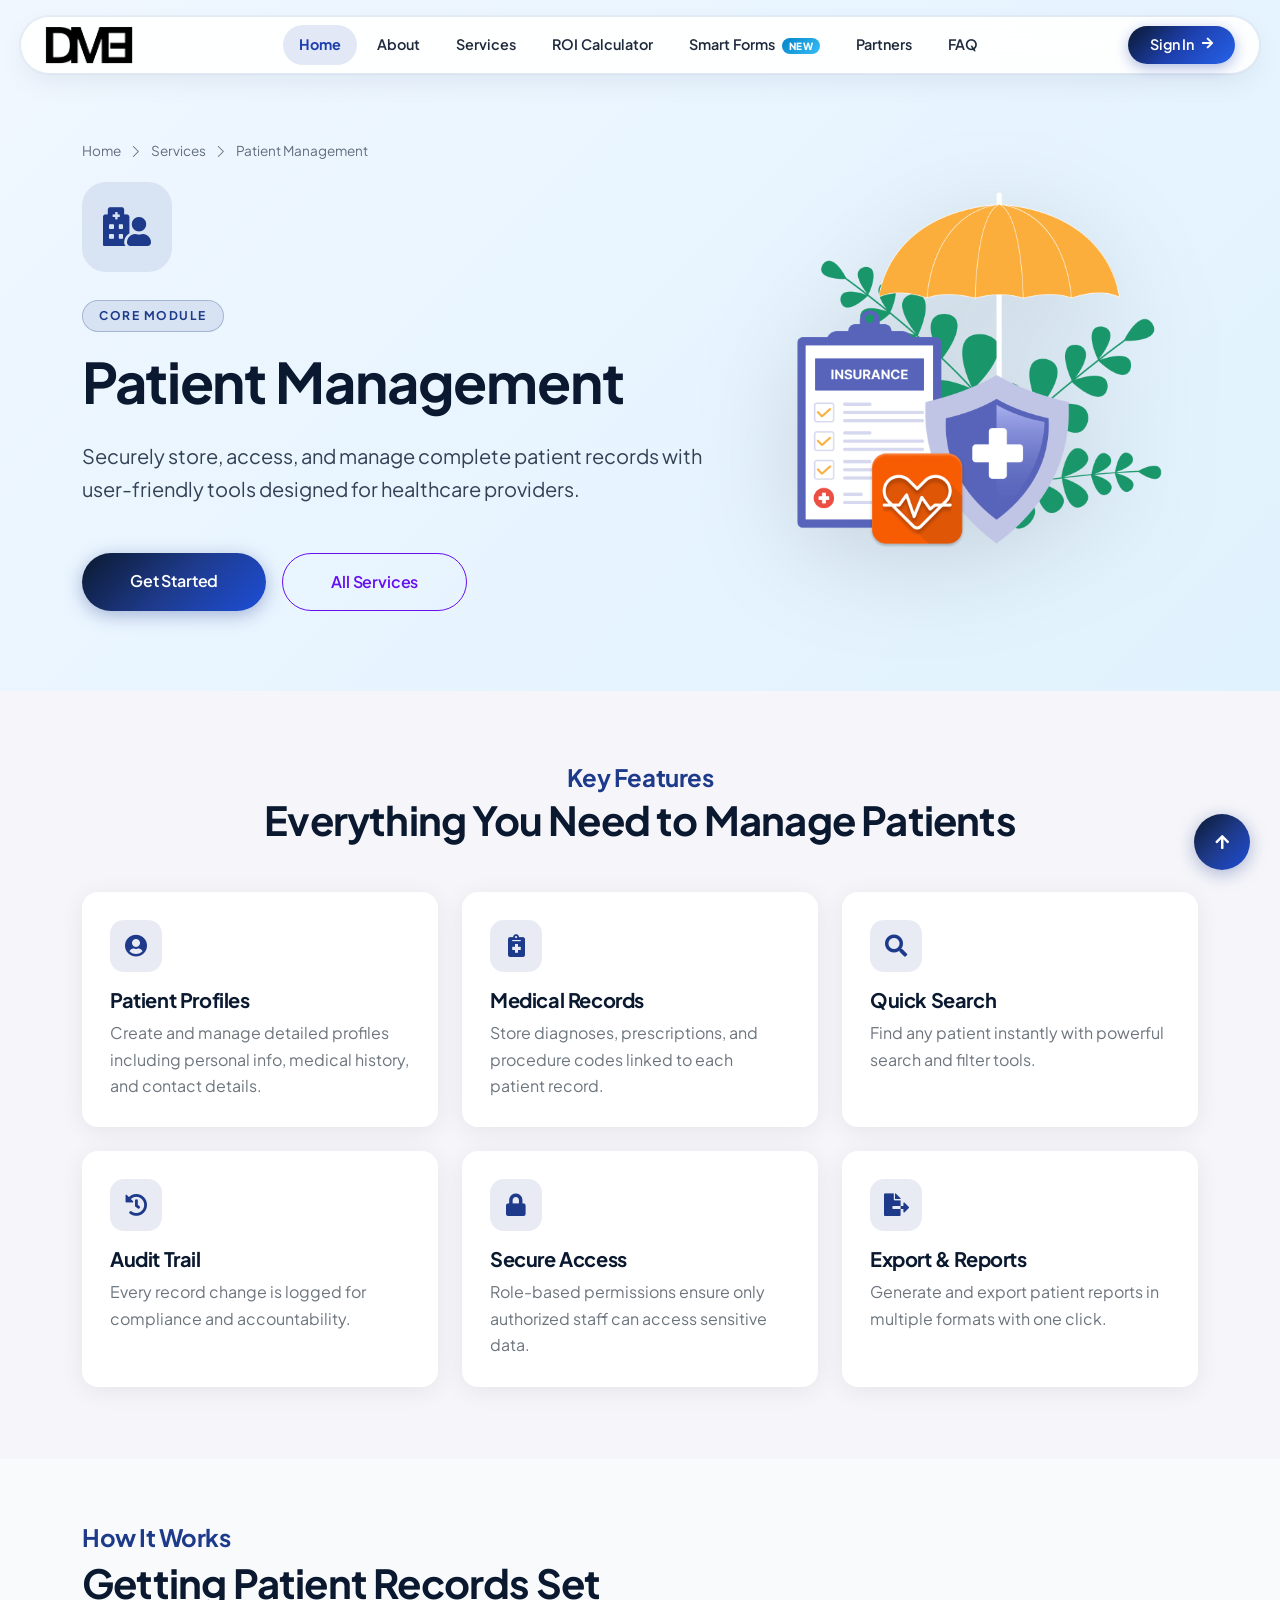
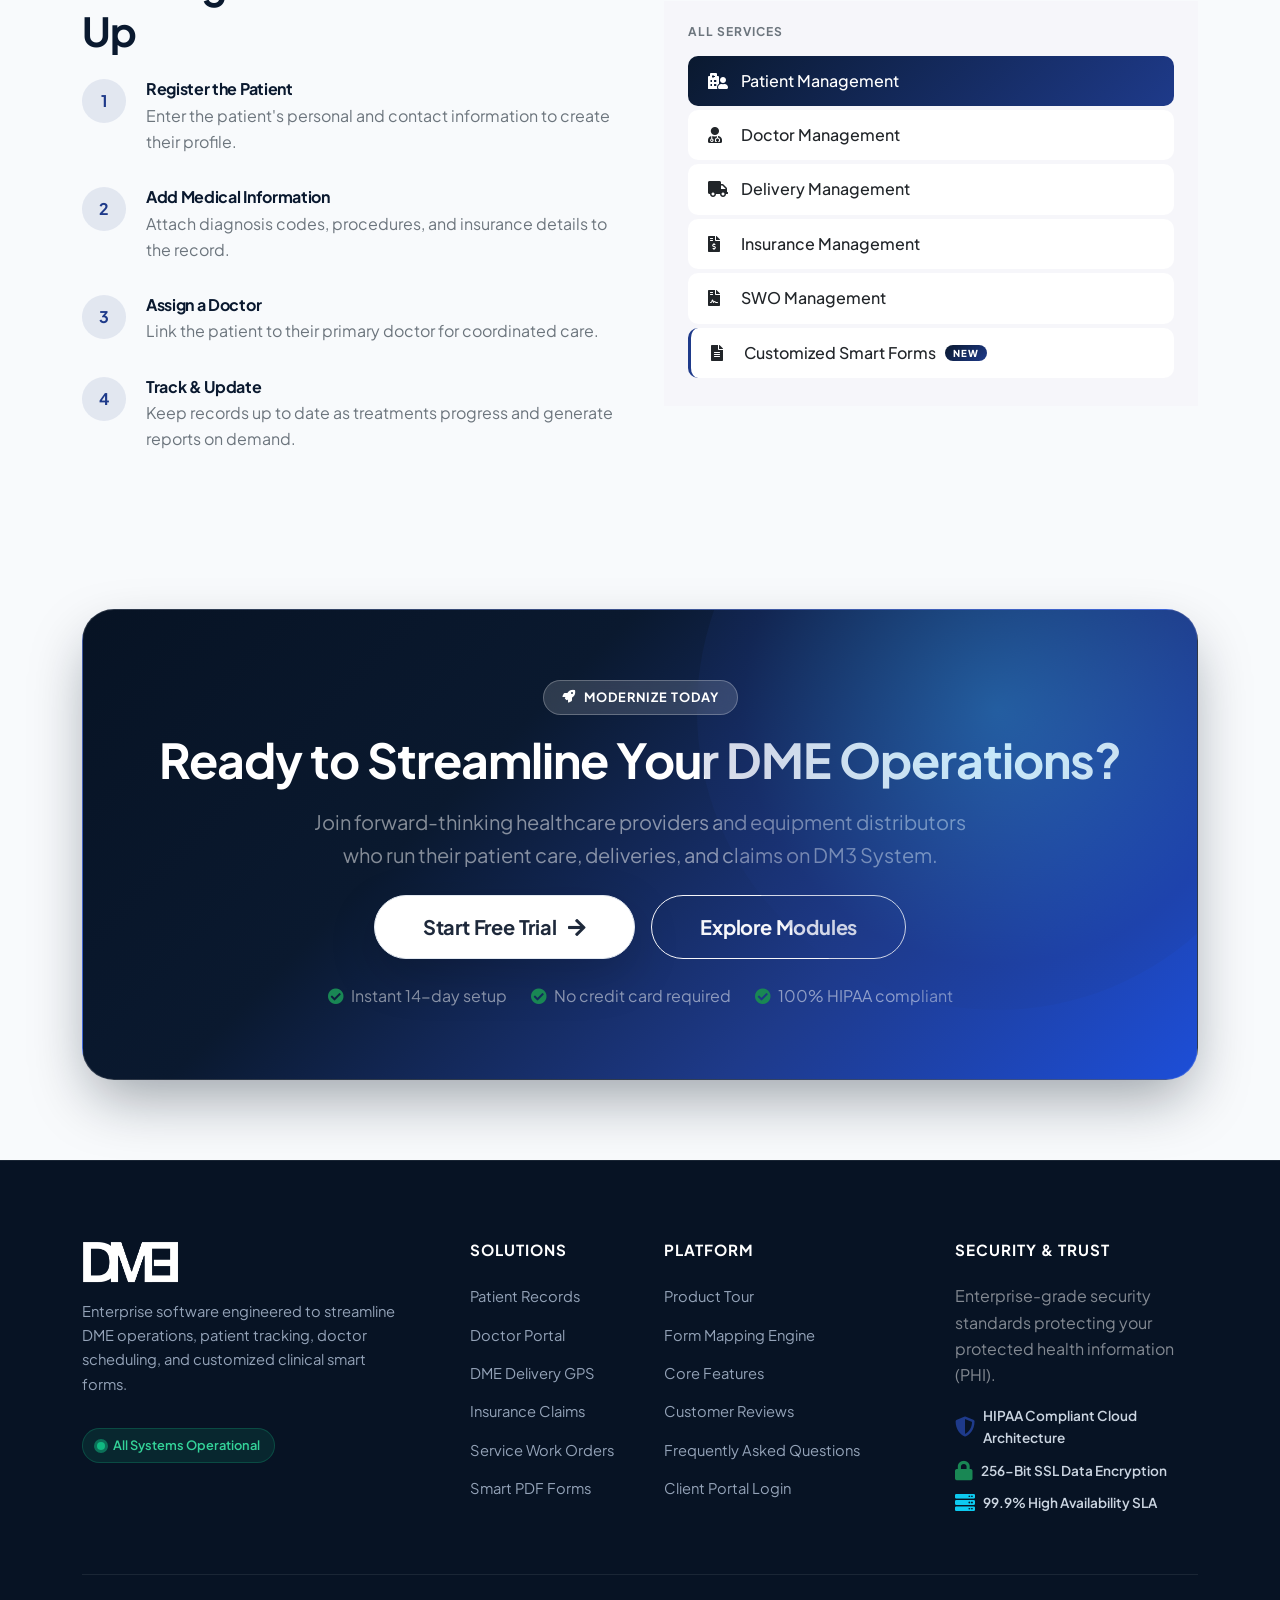
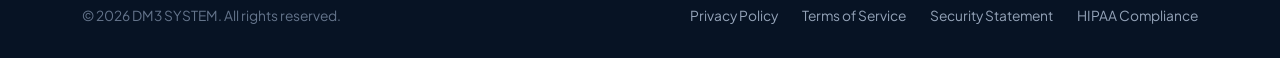
==== commit 43729ce3: "fix the navigation bar in the service detail" ====
--- a/service-detail.html
+++ b/service-detail.html
@@ -15,8 +15,9 @@
 
     <link href="lib/animate/animate.min.css" rel="stylesheet">
     <link href="lib/owlcarousel/assets/owl.carousel.min.css" rel="stylesheet">
+    <link rel="icon" type="image/png" href="img/logo.png">
     <link href="css/bootstrap.min.css" rel="stylesheet">
-    <link href="css/style.css?v=3.0" rel="stylesheet">
+    <link href="css/style.css?v=5.1" rel="stylesheet">
     <style>
         /* ---- Service Detail Page Styles ---- */
         .sd-hero {
@@ -157,35 +158,38 @@
         </div>
     </div>
 
-    <!-- Navbar -->
-    <nav class="navbar navbar-expand-lg fixed-top navbar-light px-4 px-lg-5 py-3 py-lg-0">
-        <a href="index.html" class="navbar-brand p-0 d-flex align-items-center">
-            <div class="brand-badge me-2">
-                <i class="fas fa-heartbeat"></i>
-            </div>
-            <div>
-                <span class="brand-name">DM3</span>
-                <span class="brand-badge-sub">SYSTEM</span>
-            </div>
-        </a>
-        <button class="navbar-toggler" type="button" data-bs-toggle="collapse" data-bs-target="#navbarCollapse">
-            <span class="fa fa-bars"></span>
-        </button>
-        <div class="collapse navbar-collapse" id="navbarCollapse">
-            <div class="navbar-nav ms-auto py-0">
-                <a href="index.html" class="nav-item nav-link">Home</a>
-                <a href="index.html#about" class="nav-item nav-link">About</a>
-                <a href="index.html#services" class="nav-item nav-link active">Services</a>
-                <a href="index.html#custom-forms-feature" class="nav-item nav-link">Features</a>
-                <a href="index.html#faq" class="nav-item nav-link">FAQ</a>
-                <a href="index.html#testimonial" class="nav-item nav-link">Testimonials</a>
-            </div>
-            <a href="https://dm3.dm3system.com" class="btn btn-signin-modern ms-lg-3">
-                <span>Sign In</span>
-                <i class="fas fa-arrow-right ms-2 fs-7"></i>
+    <!-- Floating Island Navbar Start -->
+    <header class="header-nav-wrapper">
+        <nav class="navbar navbar-expand-lg navbar-floating-inner py-2 px-3 px-lg-4">
+            <a href="index.html" class="navbar-brand p-0 d-inline-flex align-items-center">
+                <img src="img/logo.png" alt="DM3 System" class="brand-logo-img">
             </a>
-        </div>
-    </nav>
+            
+            <button class="navbar-toggler border-0 shadow-none px-2" type="button" data-bs-toggle="collapse" data-bs-target="#navbarCollapse" aria-label="Toggle navigation">
+                <span class="fas fa-bars text-primary fs-4"></span>
+            </button>
+            
+            <div class="collapse navbar-collapse" id="navbarCollapse">
+                <div class="navbar-nav mx-auto py-2 py-lg-0 align-items-lg-center">
+                    <a href="index.html" class="nav-item nav-link">Home</a>
+                    <a href="index.html#about" class="nav-item nav-link">About</a>
+                    <a href="index.html#services" class="nav-item nav-link active">Services</a>
+                    <a href="index.html#roi-calculator" class="nav-item nav-link">ROI Calculator</a>
+                    <a href="index.html#custom-forms-feature" class="nav-item nav-link">Smart Forms <span class="nav-new-chip">New</span></a>
+                    <a href="index.html#testimonial" class="nav-item nav-link">Partners</a>
+                    <a href="index.html#faq" class="nav-item nav-link">FAQ</a>
+                </div>
+
+                <div class="d-flex align-items-center gap-2 nav-actions">
+                    <a href="https://dm3.dm3system.com" class="btn btn-nav-signin">
+                        <span>Sign In</span>
+                        <i class="fas fa-arrow-right"></i>
+                    </a>
+                </div>
+            </div>
+        </nav>
+    </header>
+    <!-- Floating Island Navbar End -->
 
     <!-- Hero Banner -->
     <div class="sd-hero" id="sd-hero">
@@ -275,14 +279,10 @@
             <div class="row g-5">
                 <!-- Col 1: Brand & Bio -->
                 <div class="col-lg-4 col-md-6">
-                    <div class="footer-brand-wrap">
-                        <div class="brand-badge">
-                            <i class="fas fa-heartbeat"></i>
-                        </div>
-                        <div>
-                            <h3 class="footer-brand-title">DM3</h3>
-                            <span class="brand-subtitle text-white-50">Operations Platform</span>
-                        </div>
+                    <div class="footer-brand-wrap mb-3">
+                        <a href="index.html" class="d-inline-block">
+                            <img src="img/logo.png" alt="DM3 System" class="footer-brand-logo-img">
+                        </a>
                     </div>
                     <p class="footer-tagline">
                         Enterprise software engineered to streamline DME operations, patient tracking, doctor scheduling, and customized clinical smart forms.
--- a/css/style.css
+++ b/css/style.css
@@ -2558,6 +2558,31 @@
     gap: 12px;
 }
 
+.brand-logo-img {
+    height: 38px;
+    width: auto;
+    max-height: 38px;
+    object-fit: contain;
+    display: inline-block;
+    transition: transform 0.25s ease;
+}
+.navbar-brand:hover .brand-logo-img {
+    transform: scale(1.05);
+}
+
+.footer-brand-logo-img {
+    height: 42px;
+    width: auto;
+    max-height: 42px;
+    object-fit: contain;
+    display: inline-block;
+    filter: brightness(0) invert(1);
+    transition: transform 0.25s ease;
+}
+.footer-brand-wrap a:hover .footer-brand-logo-img {
+    transform: scale(1.05);
+}
+
 .navbar-floating-inner .brand-badge {
     width: 42px;
     height: 42px;
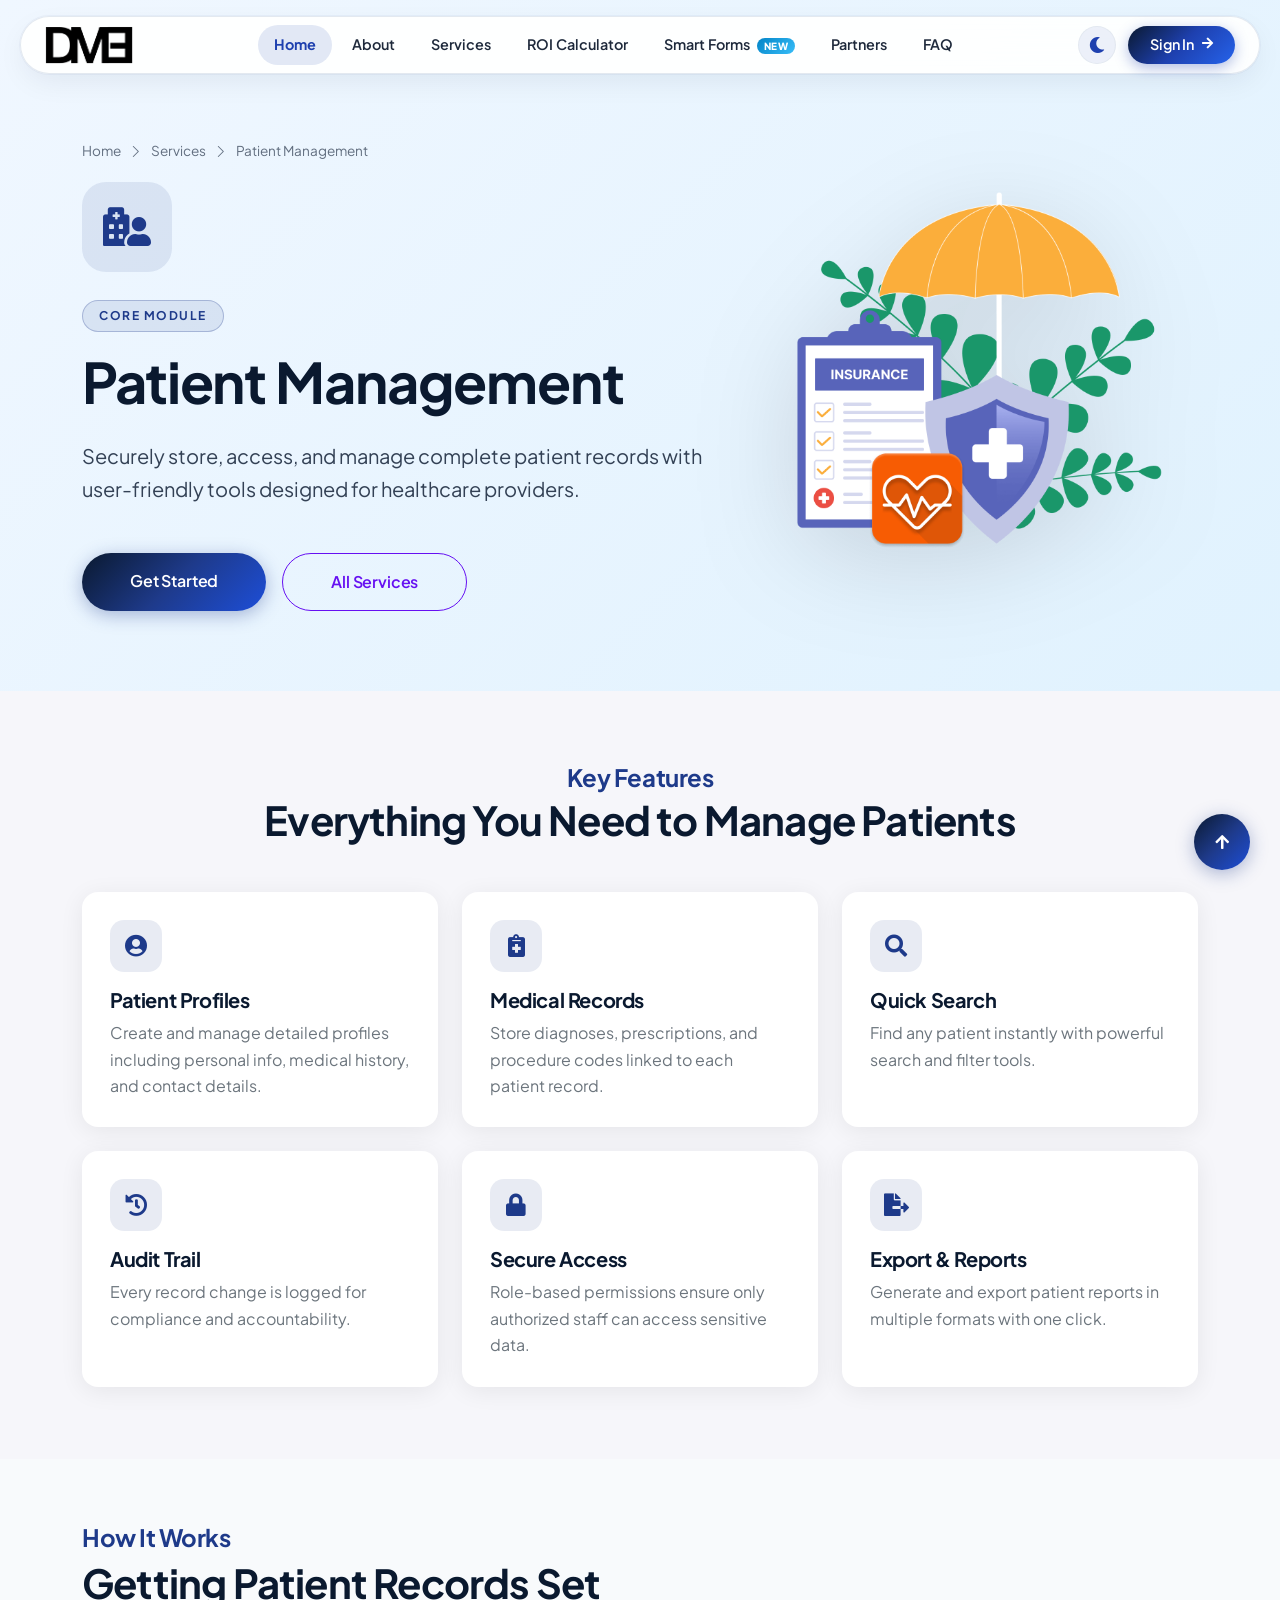
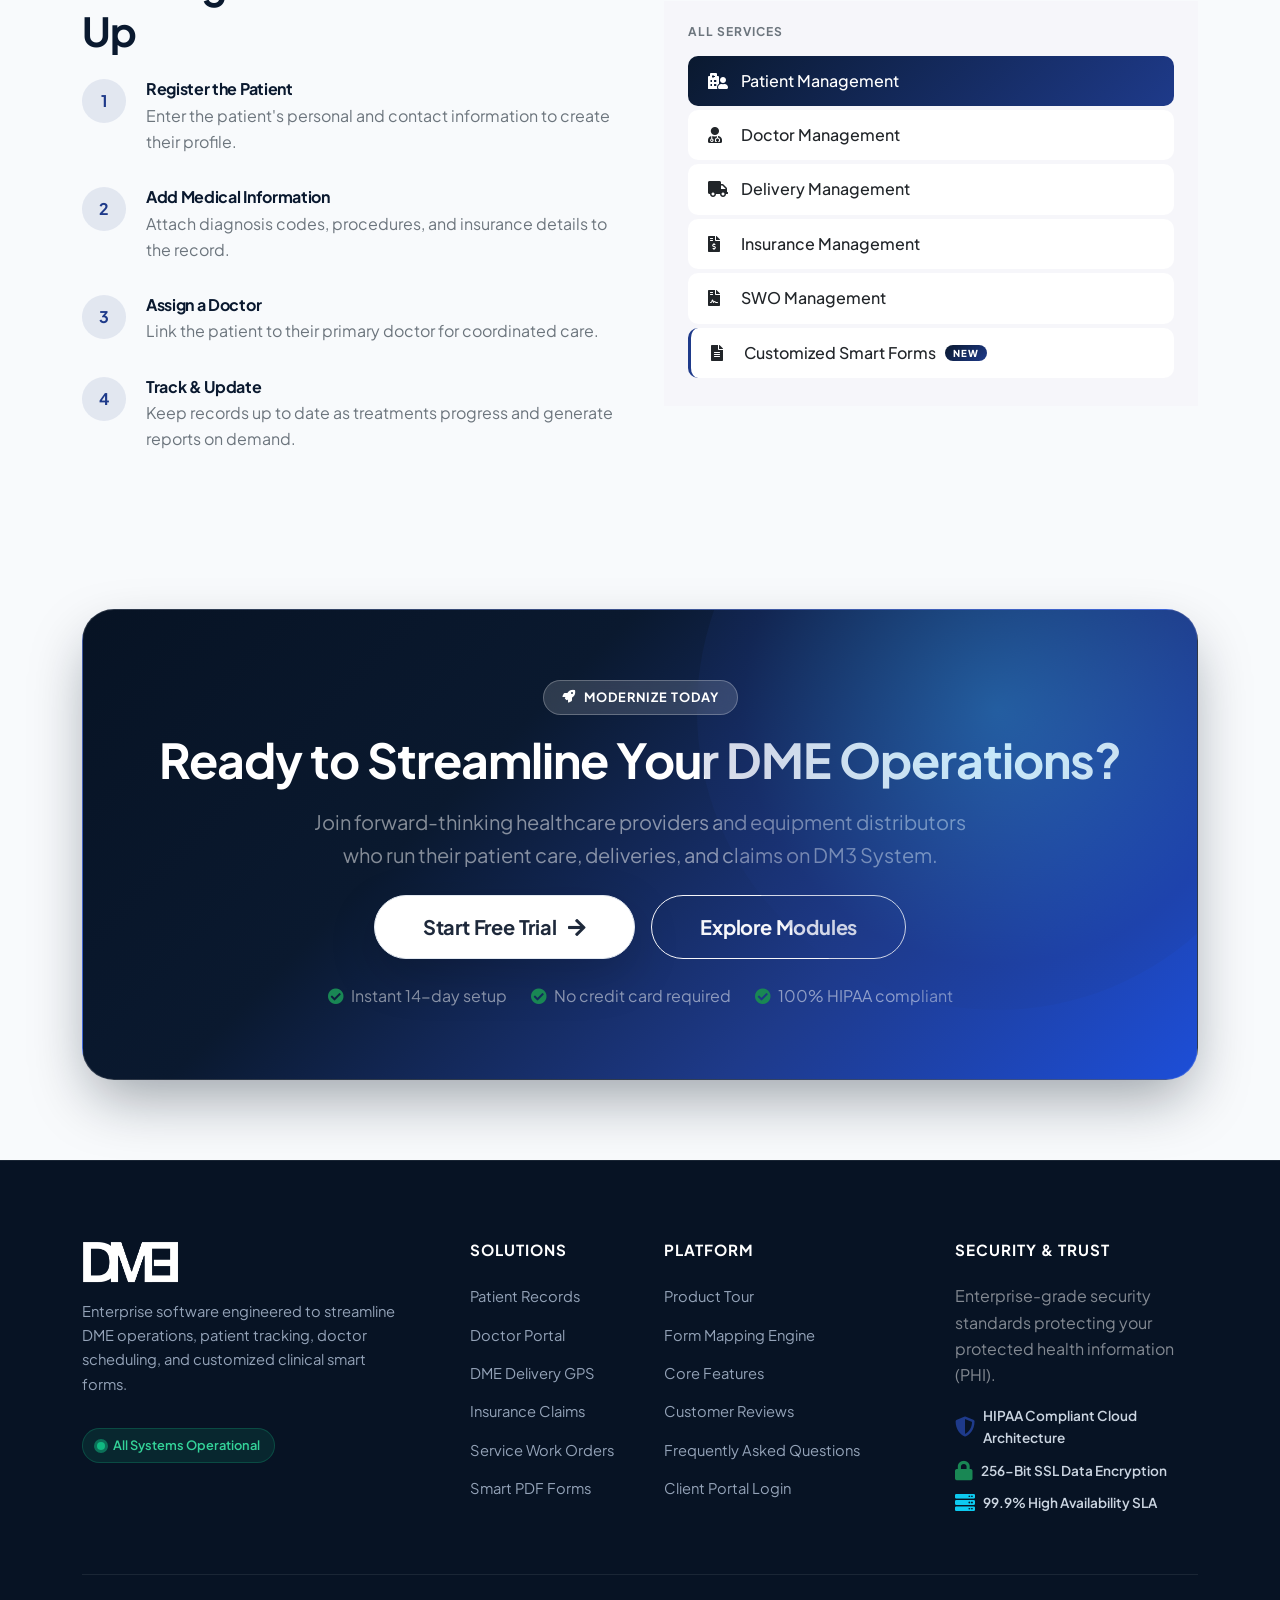
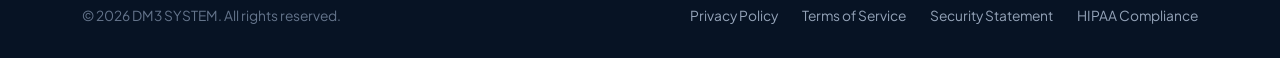
==== commit 110d16ac: "add dark mode" ====
--- a/service-detail.html
+++ b/service-detail.html
@@ -17,7 +17,19 @@
     <link href="lib/owlcarousel/assets/owl.carousel.min.css" rel="stylesheet">
     <link rel="icon" type="image/png" href="img/logo.png">
     <link href="css/bootstrap.min.css" rel="stylesheet">
-    <link href="css/style.css?v=5.1" rel="stylesheet">
+    <link href="css/style.css?v=6.0" rel="stylesheet">
+
+    <!-- Theme Initializer (Prevents Flash of Wrong Theme) -->
+    <script>
+        (function() {
+            var theme = localStorage.getItem('dm3_theme');
+            if (theme === 'dark' || (!theme && window.matchMedia && window.matchMedia('(prefers-color-scheme: dark)').matches)) {
+                document.documentElement.setAttribute('data-theme', 'dark');
+            } else {
+                document.documentElement.setAttribute('data-theme', 'light');
+            }
+        })();
+    </script>
     <style>
         /* ---- Service Detail Page Styles ---- */
         .sd-hero {
@@ -181,6 +193,10 @@
                 </div>
 
                 <div class="d-flex align-items-center gap-2 nav-actions">
+                    <button type="button" class="btn btn-theme-toggle" id="theme-toggle" title="Toggle Theme" aria-label="Toggle dark mode">
+                        <i class="fas fa-moon theme-icon-moon"></i>
+                        <i class="fas fa-sun theme-icon-sun d-none"></i>
+                    </button>
                     <a href="https://dm3.dm3system.com" class="btn btn-nav-signin">
                         <span>Sign In</span>
                         <i class="fas fa-arrow-right"></i>
--- a/css/style.css
+++ b/css/style.css
@@ -3344,4 +3344,405 @@
 ::-webkit-scrollbar-thumb:hover {
     background: #1e40af;
 }
+
+/* =====================================================
+   THEME TOGGLE BUTTON & DARK MODE DESIGN SYSTEM
+   ===================================================== */
+.btn-theme-toggle {
+    width: 38px;
+    height: 38px;
+    border-radius: 50%;
+    display: inline-flex;
+    align-items: center;
+    justify-content: center;
+    background: rgba(30, 64, 175, 0.08);
+    border: 1px solid rgba(226, 232, 240, 0.9);
+    color: #1e40af;
+    cursor: pointer;
+    transition: all 0.25s ease;
+    padding: 0;
+    margin-right: 4px;
+}
+.btn-theme-toggle:hover {
+    background: rgba(30, 64, 175, 0.15);
+    color: #1e3a8a;
+    transform: rotate(15deg) scale(1.05);
+}
+
+/* Dark Mode Tokens & Overrides */
+[data-theme="dark"] {
+    color-scheme: dark;
+}
+
+[data-theme="dark"] body {
+    background-color: #071324 !important;
+    color: #e2e8f0 !important;
+}
+
+/* Navbar in Dark Mode */
+[data-theme="dark"] .navbar-floating-inner {
+    background: rgba(10, 25, 47, 0.92) !important;
+    border-color: rgba(255, 255, 255, 0.12) !important;
+    box-shadow: 0 10px 30px -5px rgba(0, 0, 0, 0.6), 0 0 0 1px rgba(56, 189, 248, 0.15) !important;
+}
+[data-theme="dark"] .header-nav-wrapper.scrolled .navbar-floating-inner {
+    background: rgba(7, 19, 36, 0.98) !important;
+    border-color: rgba(56, 189, 248, 0.25) !important;
+    box-shadow: 0 16px 40px -8px rgba(0, 0, 0, 0.8), 0 0 0 1px rgba(56, 189, 248, 0.25) !important;
+}
+
+/* Invert Black Logo in Dark Mode Navbar */
+[data-theme="dark"] .navbar-brand .brand-logo-img {
+    filter: brightness(0) invert(1) !important;
+}
+
+/* Nav Links in Dark Mode */
+[data-theme="dark"] .header-nav-wrapper .navbar-floating-inner .navbar-nav .nav-link,
+[data-theme="dark"] .navbar-floating-inner .navbar-nav .nav-link,
+[data-theme="dark"] .navbar-floating-inner .nav-link {
+    color: #cbd5e1 !important;
+}
+[data-theme="dark"] .header-nav-wrapper .navbar-floating-inner .navbar-nav .nav-link:hover,
+[data-theme="dark"] .navbar-floating-inner .navbar-nav .nav-link:hover {
+    color: #38bdf8 !important;
+    background: rgba(56, 189, 248, 0.12) !important;
+}
+[data-theme="dark"] .header-nav-wrapper .navbar-floating-inner .navbar-nav .nav-link.active,
+[data-theme="dark"] .navbar-floating-inner .navbar-nav .nav-link.active {
+    color: #38bdf8 !important;
+    background: rgba(56, 189, 248, 0.18) !important;
+}
+
+/* Theme Toggle Button in Dark Mode */
+[data-theme="dark"] .btn-theme-toggle {
+    background: rgba(255, 255, 255, 0.08) !important;
+    border-color: rgba(255, 255, 255, 0.15) !important;
+    color: #fbbf24 !important;
+}
+[data-theme="dark"] .btn-theme-toggle:hover {
+    background: rgba(255, 255, 255, 0.15) !important;
+    color: #f59e0b !important;
+}
+
+/* Hero Section in Dark Mode */
+[data-theme="dark"] .hero-carousel-wrapper {
+    background: #071324 !important;
+}
+[data-theme="dark"] .hero-slide {
+    background: #071324 !important;
+}
+[data-theme="dark"] .hero-slide h1 {
+    color: #ffffff !important;
+}
+[data-theme="dark"] .hero-slide p {
+    color: #94a3b8 !important;
+}
+[data-theme="dark"] .hero-badge-live {
+    background: rgba(15, 35, 71, 0.8) !important;
+    border-color: rgba(56, 189, 248, 0.3) !important;
+    color: #38bdf8 !important;
+}
+[data-theme="dark"] .hero-stat-card {
+    background: rgba(13, 31, 56, 0.75) !important;
+    border-color: rgba(255, 255, 255, 0.1) !important;
+}
+[data-theme="dark"] .hero-stat-card-num {
+    color: #ffffff !important;
+}
+[data-theme="dark"] .hero-stat-card-label {
+    color: #94a3b8 !important;
+}
+[data-theme="dark"] .hero-mockup-frame {
+    background: #0a192f !important;
+    border-color: rgba(255, 255, 255, 0.12) !important;
+    box-shadow: 0 25px 60px rgba(0, 0, 0, 0.6) !important;
+}
+[data-theme="dark"] .browser-bar {
+    border-color: rgba(255, 255, 255, 0.1) !important;
+}
+[data-theme="dark"] .browser-url-pill {
+    background: rgba(255, 255, 255, 0.06) !important;
+    color: #94a3b8 !important;
+}
+[data-theme="dark"] .hero-features .hero-feature-item {
+    background: rgba(15, 35, 71, 0.7) !important;
+    color: #e2e8f0 !important;
+    border-color: rgba(255, 255, 255, 0.08) !important;
+}
+
+/* Trusted Logos Section in Dark Mode */
+[data-theme="dark"] .container-fluid.py-5.bg-white {
+    background: #0a192f !important;
+    border-bottom: 1px solid rgba(255, 255, 255, 0.08) !important;
+}
+[data-theme="dark"] .container-fluid.py-5.bg-white h3 {
+    color: #ffffff !important;
+}
+[data-theme="dark"] .client-logo-card {
+    background: rgba(255, 255, 255, 0.95) !important;
+    border-color: rgba(56, 189, 248, 0.2) !important;
+}
+[data-theme="dark"] .client-logo-meta {
+    color: #cbd5e1 !important;
+}
+
+/* About Section in Dark Mode */
+[data-theme="dark"] .about-section {
+    background: #071324 !important;
+}
+[data-theme="dark"] .about-section h1 {
+    color: #ffffff !important;
+}
+[data-theme="dark"] .about-bento-card {
+    background: rgba(13, 31, 56, 0.75) !important;
+    border-color: rgba(255, 255, 255, 0.08) !important;
+}
+[data-theme="dark"] .about-bento-card:hover {
+    border-color: rgba(56, 189, 248, 0.35) !important;
+    background: rgba(15, 35, 71, 0.9) !important;
+}
+[data-theme="dark"] .about-bento-title {
+    color: #ffffff !important;
+}
+[data-theme="dark"] .about-bento-desc {
+    color: #94a3b8 !important;
+}
+
+/* Services / Modules Section in Dark Mode */
+[data-theme="dark"] .service {
+    background: #0a192f !important;
+}
+[data-theme="dark"] .service h1 {
+    color: #ffffff !important;
+}
+[data-theme="dark"] .service-item {
+    background: #0d1f38 !important;
+    border: 1px solid rgba(255, 255, 255, 0.08) !important;
+    box-shadow: 0 10px 30px rgba(0, 0, 0, 0.3) !important;
+}
+[data-theme="dark"] .service-item:hover {
+    border-color: rgba(56, 189, 248, 0.4) !important;
+    transform: translateY(-4px);
+    box-shadow: 0 18px 40px rgba(0, 0, 0, 0.5), 0 0 20px rgba(30, 64, 175, 0.2) !important;
+}
+[data-theme="dark"] .service-item h4 {
+    color: #ffffff !important;
+}
+[data-theme="dark"] .service-item p {
+    color: #94a3b8 !important;
+}
+[data-theme="dark"] .service-micro-checklist li {
+    color: #cbd5e1 !important;
+}
+
+/* ROI Section in Dark Mode */
+[data-theme="dark"] .roi-section {
+    background: #071324 !important;
+}
+[data-theme="dark"] .roi-section h2 {
+    color: #ffffff !important;
+}
+[data-theme="dark"] .roi-control-card {
+    background: #0d1f38 !important;
+    border-color: rgba(255, 255, 255, 0.1) !important;
+    box-shadow: 0 12px 35px rgba(0, 0, 0, 0.4) !important;
+}
+[data-theme="dark"] .roi-control-label {
+    color: #ffffff !important;
+}
+[data-theme="dark"] .roi-preset-btn {
+    background: rgba(255, 255, 255, 0.06) !important;
+    border-color: rgba(255, 255, 255, 0.12) !important;
+    color: #cbd5e1 !important;
+}
+[data-theme="dark"] .roi-preset-btn.active {
+    background: #1e40af !important;
+    color: #ffffff !important;
+    border-color: #38bdf8 !important;
+}
+[data-theme="dark"] .roi-benchmark-list {
+    border-top-color: rgba(255, 255, 255, 0.08) !important;
+}
+[data-theme="dark"] .roi-benchmark-item {
+    color: #cbd5e1 !important;
+}
+
+/* Smart Forms Section in Dark Mode */
+[data-theme="dark"] .custom-forms-section {
+    background: #0a192f !important;
+}
+[data-theme="dark"] .custom-forms-section h1 {
+    color: #ffffff !important;
+}
+[data-theme="dark"] .step-card {
+    background: #0d1f38 !important;
+    border: 1px solid rgba(255, 255, 255, 0.08) !important;
+    color: #e2e8f0 !important;
+}
+[data-theme="dark"] .step-card h5 {
+    color: #ffffff !important;
+}
+[data-theme="dark"] .step-card p {
+    color: #94a3b8 !important;
+}
+[data-theme="dark"] .smart-form-sim-wrap {
+    background: #0d1f38 !important;
+    border-color: rgba(255, 255, 255, 0.1) !important;
+    box-shadow: 0 16px 40px rgba(0, 0, 0, 0.5) !important;
+}
+[data-theme="dark"] .smart-form-sim-header {
+    border-bottom-color: rgba(255, 255, 255, 0.08) !important;
+}
+[data-theme="dark"] .smart-form-sim-header h5 {
+    color: #ffffff !important;
+}
+[data-theme="dark"] .sim-patient-switcher {
+    background: rgba(10, 25, 47, 0.8) !important;
+    border-color: rgba(255, 255, 255, 0.1) !important;
+}
+[data-theme="dark"] .sim-switcher-label {
+    color: #94a3b8 !important;
+}
+[data-theme="dark"] .sim-patient-pill {
+    background: rgba(255, 255, 255, 0.06) !important;
+    border-color: rgba(255, 255, 255, 0.12) !important;
+}
+[data-theme="dark"] .sim-patient-pill.active {
+    background: #1e40af !important;
+    border-color: #38bdf8 !important;
+}
+[data-theme="dark"] .sim-patient-name {
+    color: #cbd5e1 !important;
+}
+[data-theme="dark"] .sim-patient-pill.active .sim-patient-name {
+    color: #ffffff !important;
+}
+[data-theme="dark"] .form-sim-row {
+    background: rgba(10, 25, 47, 0.7) !important;
+    border-color: rgba(255, 255, 255, 0.15) !important;
+}
+[data-theme="dark"] .form-sim-row.active-filled {
+    background: rgba(30, 64, 175, 0.25) !important;
+    border-color: #38bdf8 !important;
+}
+[data-theme="dark"] .form-sim-label {
+    color: #94a3b8 !important;
+}
+[data-theme="dark"] .form-sim-value {
+    color: #e2e8f0 !important;
+}
+[data-theme="dark"] .form-sim-row.active-filled .form-sim-value {
+    color: #38bdf8 !important;
+}
+[data-theme="dark"] .cf-feature-item {
+    background: rgba(13, 31, 56, 0.6) !important;
+    border-color: rgba(255, 255, 255, 0.08) !important;
+}
+[data-theme="dark"] .cf-feature-item h6 {
+    color: #ffffff !important;
+}
+
+/* Testimonial Section in Dark Mode */
+[data-theme="dark"] .testimonial {
+    background: #071324 !important;
+}
+[data-theme="dark"] .testimonial h1,
+[data-theme="dark"] .testimonial h3 {
+    color: #ffffff !important;
+}
+[data-theme="dark"] .testimonial-card-modern {
+    background: #0d1f38 !important;
+    border-color: rgba(255, 255, 255, 0.1) !important;
+    box-shadow: 0 15px 40px rgba(0, 0, 0, 0.4) !important;
+}
+[data-theme="dark"] .testimonial-quote-text {
+    color: #cbd5e1 !important;
+}
+[data-theme="dark"] .company-name {
+    color: #ffffff !important;
+}
+[data-theme="dark"] .company-logo-badge {
+    background: #ffffff !important;
+    border-color: rgba(255, 255, 255, 0.2) !important;
+}
+
+/* FAQ Section in Dark Mode */
+[data-theme="dark"] .FAQ.faq-modern {
+    background: #0a192f !important;
+}
+[data-theme="dark"] .FAQ.faq-modern h1 {
+    color: #ffffff !important;
+}
+[data-theme="dark"] .faq-accordion .accordion-item {
+    background: #0d1f38 !important;
+    border-color: rgba(255, 255, 255, 0.08) !important;
+}
+[data-theme="dark"] .faq-accordion .accordion-button {
+    background: #0d1f38 !important;
+    color: #ffffff !important;
+}
+[data-theme="dark"] .faq-accordion .accordion-button:not(.collapsed) {
+    background: rgba(30, 64, 175, 0.25) !important;
+    color: #38bdf8 !important;
+    box-shadow: none !important;
+}
+[data-theme="dark"] .faq-accordion .accordion-body {
+    background: #0d1f38 !important;
+    color: #94a3b8 !important;
+    border-top: 1px solid rgba(255, 255, 255, 0.06);
+}
+
+/* Service Detail Page in Dark Mode */
+[data-theme="dark"] .sd-hero {
+    background: #071324 !important;
+}
+[data-theme="dark"] .sd-hero h1 {
+    color: #ffffff !important;
+}
+[data-theme="dark"] .sd-hero p {
+    color: #94a3b8 !important;
+}
+[data-theme="dark"] .sd-breadcrumb {
+    color: #94a3b8 !important;
+}
+[data-theme="dark"] .sd-feature-card {
+    background: #0d1f38 !important;
+    color: #e2e8f0 !important;
+    border: 1px solid rgba(255, 255, 255, 0.08) !important;
+    box-shadow: 0 8px 30px rgba(0, 0, 0, 0.4) !important;
+}
+[data-theme="dark"] .sd-feature-card h5 {
+    color: #ffffff !important;
+}
+[data-theme="dark"] .sd-feature-card p {
+    color: #94a3b8 !important;
+}
+[data-theme="dark"] .sd-sidebar .list-group-item {
+    background: #0d1f38 !important;
+    color: #cbd5e1 !important;
+    border: 1px solid rgba(255, 255, 255, 0.06) !important;
+}
+[data-theme="dark"] .sd-sidebar .list-group-item.active {
+    background: linear-gradient(135deg, #0a192f, #1e40af) !important;
+    color: #ffffff !important;
+    border-color: #38bdf8 !important;
+}
+[data-theme="dark"] .sd-cta {
+    background: linear-gradient(135deg, #0a192f 0%, #1e3a8a 100%) !important;
+    border: 1px solid rgba(255, 255, 255, 0.12) !important;
+}
+[data-theme="dark"] .sd-step-desc {
+    color: #94a3b8 !important;
+}
+
+/* Dark Mode Scrollbar */
+[data-theme="dark"]::-webkit-scrollbar-track {
+    background: #0a192f;
+}
+[data-theme="dark"]::-webkit-scrollbar-thumb {
+    background: #1e3a8a;
+}
+[data-theme="dark"]::-webkit-scrollbar-thumb:hover {
+    background: #2563eb;
+}
 
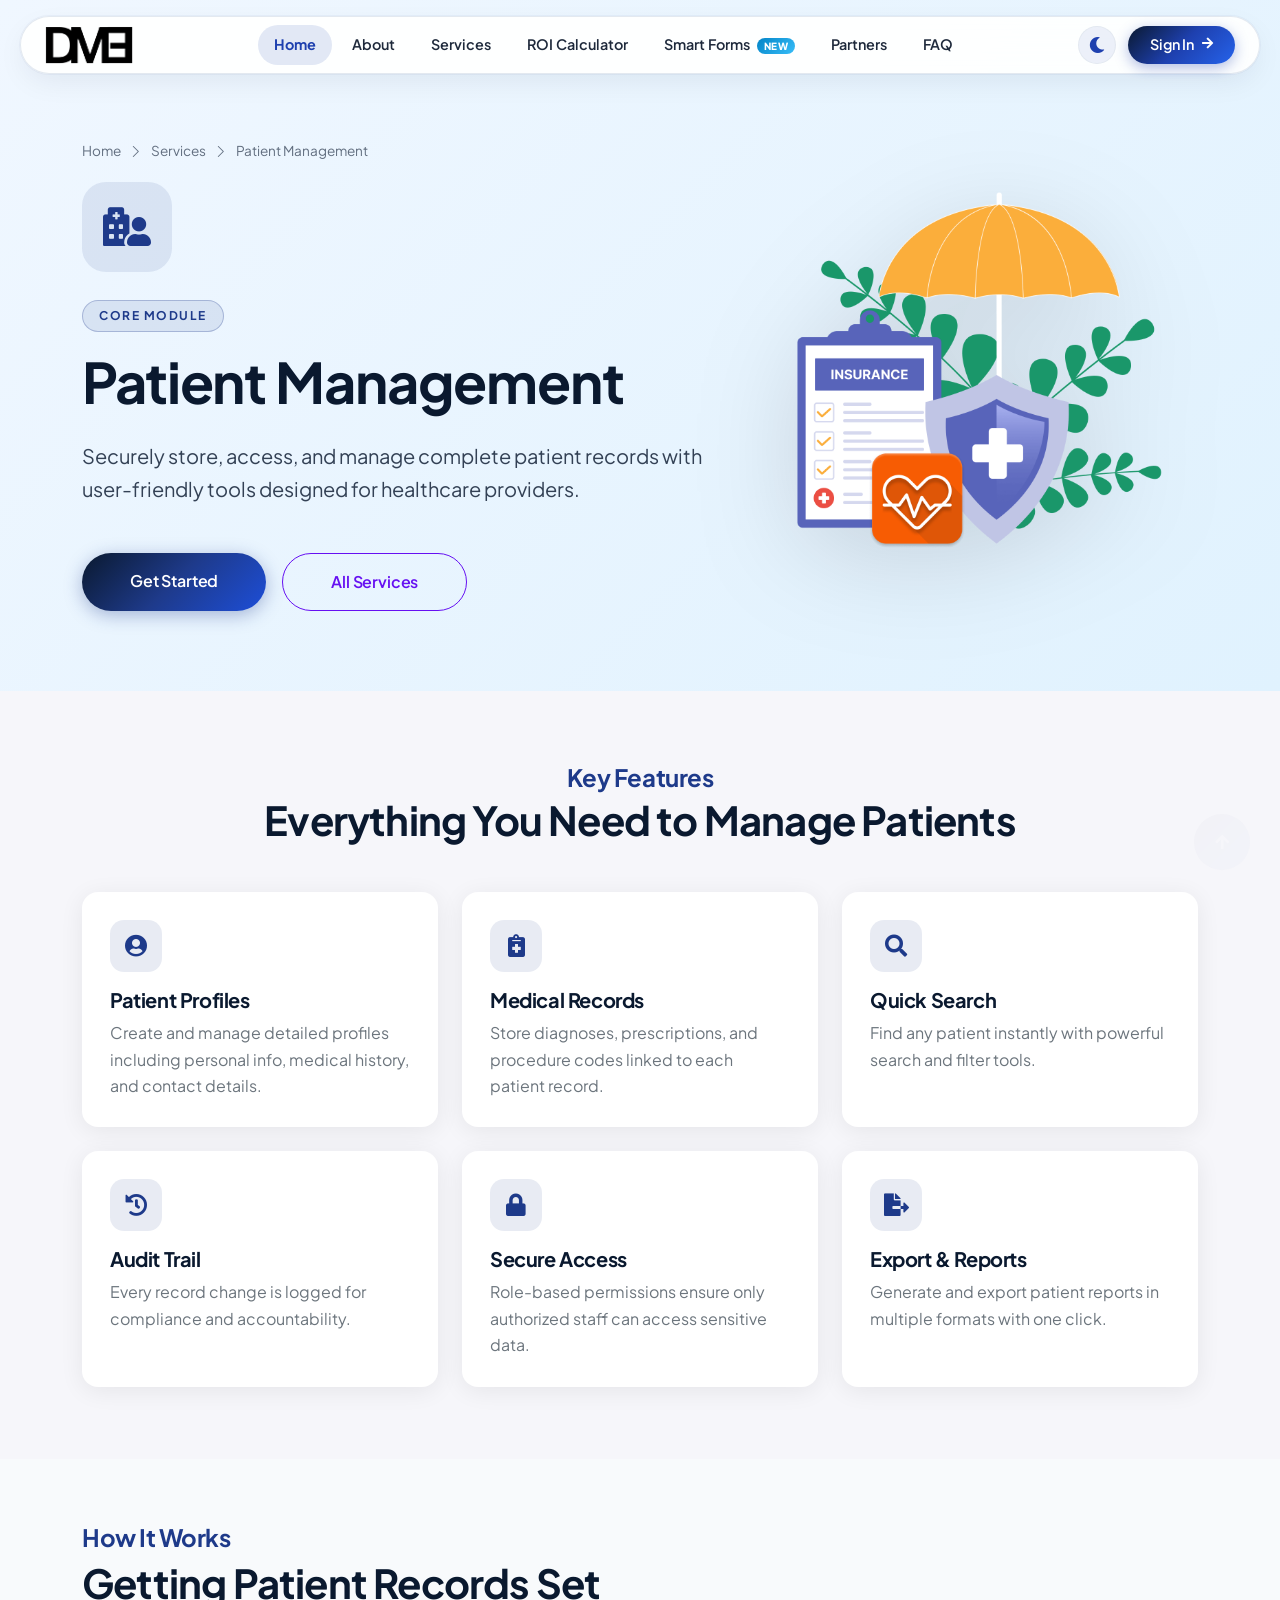
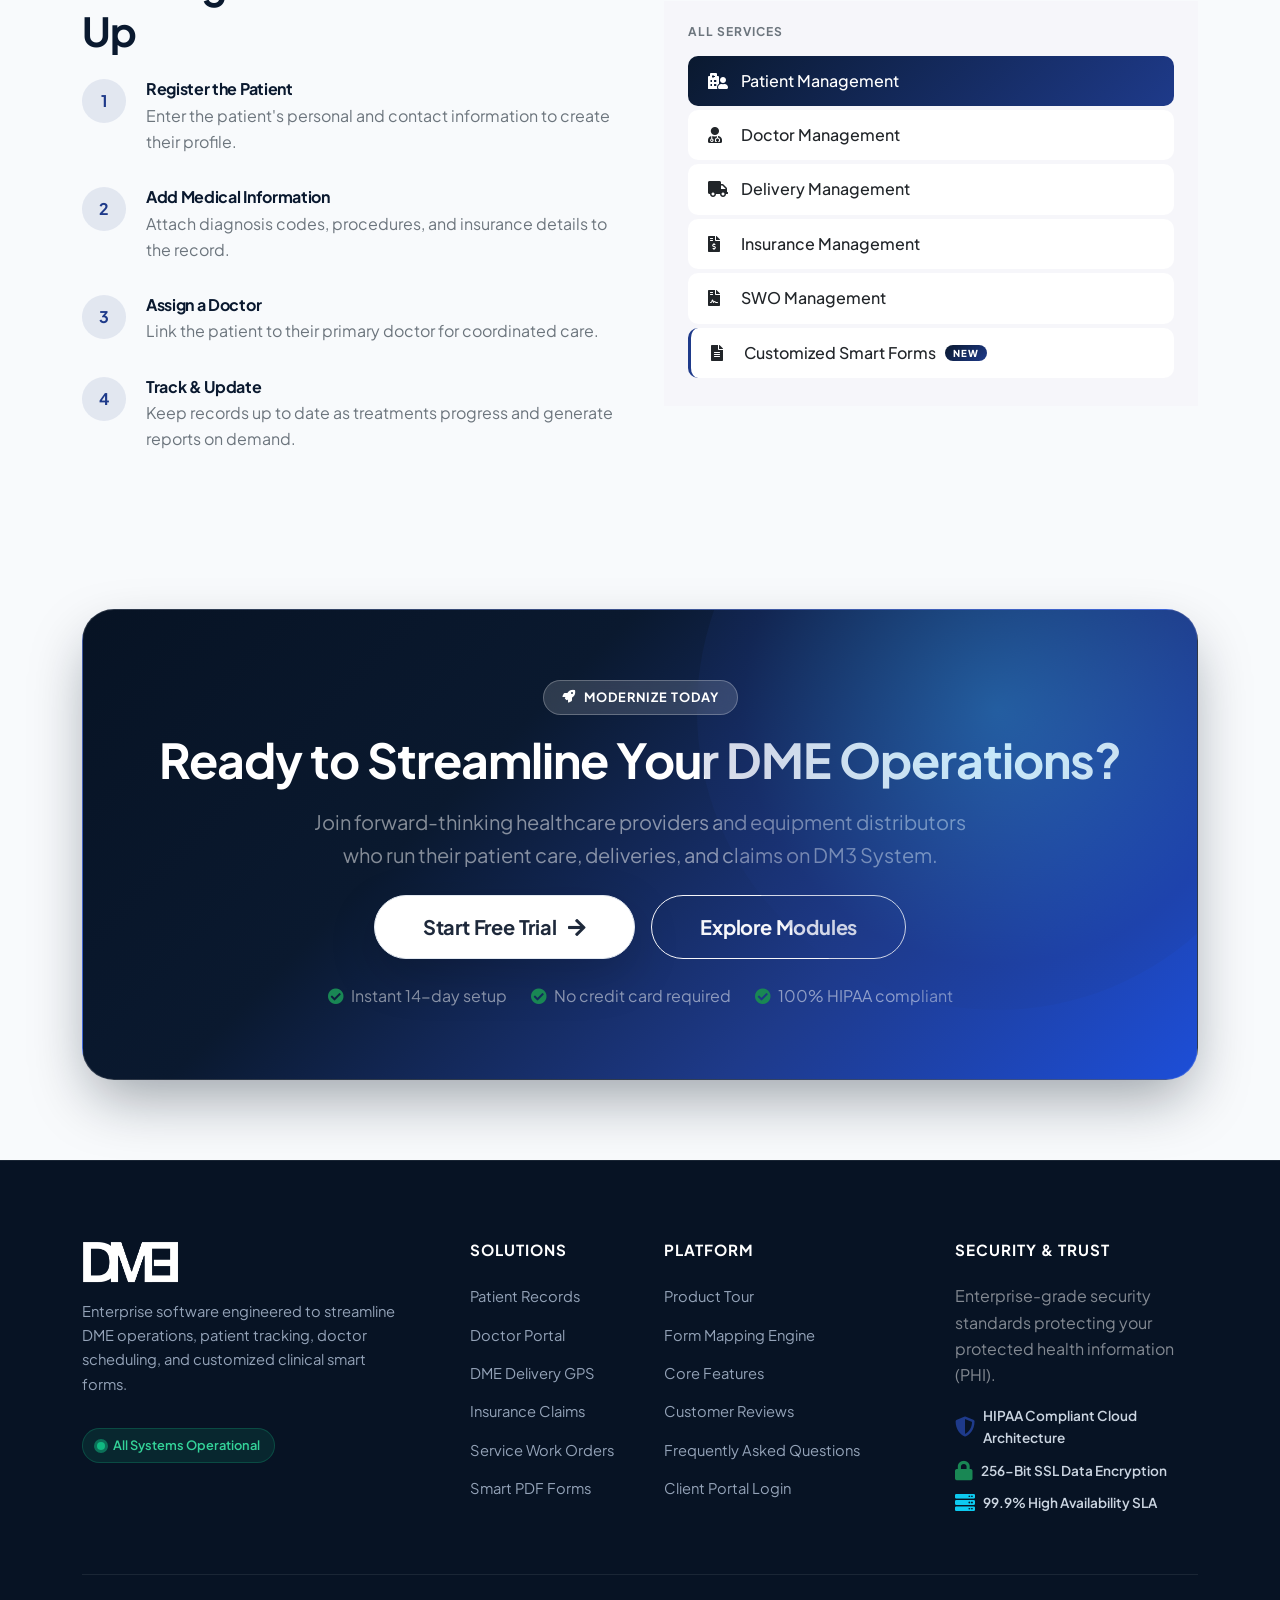
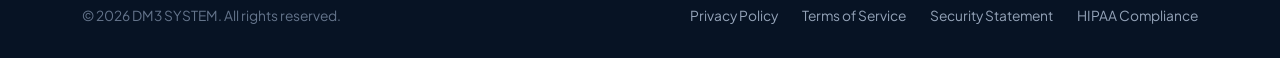
==== commit ccb5c8f9: "fix the darkmode" ====
--- a/service-detail.html
+++ b/service-detail.html
@@ -17,7 +17,7 @@
     <link href="lib/owlcarousel/assets/owl.carousel.min.css" rel="stylesheet">
     <link rel="icon" type="image/png" href="img/logo.png">
     <link href="css/bootstrap.min.css" rel="stylesheet">
-    <link href="css/style.css?v=6.0" rel="stylesheet">
+    <link href="css/style.css?v=6.2" rel="stylesheet">
 
     <!-- Theme Initializer (Prevents Flash of Wrong Theme) -->
     <script>
@@ -377,7 +377,8 @@
     <script src="https://cdn.jsdelivr.net/npm/bootstrap@5.0.0/dist/js/bootstrap.bundle.min.js"></script>
     <script src="lib/wow/wow.min.js"></script>
     <script src="lib/easing/easing.min.js"></script>
-    <script src="js/main.js"></script>
+    <script src="lib/owlcarousel/owl.carousel.min.js"></script>
+    <script src="js/main.js?v=6.1"></script>
 
     <script>
     const SERVICES = {
--- a/css/style.css
+++ b/css/style.css
@@ -3478,9 +3478,14 @@
 [data-theme="dark"] .container-fluid.py-5.bg-white h3 {
     color: #ffffff !important;
 }
+[data-theme="dark"] .logo-carousel-mask {
+    mask-image: none !important;
+    -webkit-mask-image: none !important;
+}
 [data-theme="dark"] .client-logo-card {
-    background: rgba(255, 255, 255, 0.95) !important;
-    border-color: rgba(56, 189, 248, 0.2) !important;
+    background: #ffffff !important;
+    border: 1px solid rgba(255, 255, 255, 0.2) !important;
+    box-shadow: 0 4px 20px rgba(0, 0, 0, 0.35) !important;
 }
 [data-theme="dark"] .client-logo-meta {
     color: #cbd5e1 !important;
@@ -3506,6 +3511,16 @@
 }
 [data-theme="dark"] .about-bento-desc {
     color: #94a3b8 !important;
+}
+[data-theme="dark"] .about-bento-icon {
+    background: rgba(30, 64, 175, 0.35) !important;
+    color: #38bdf8 !important;
+    border: 1px solid rgba(56, 189, 248, 0.25) !important;
+}
+[data-theme="dark"] .about-check-item {
+    background: #0d1f38 !important;
+    border-color: rgba(255, 255, 255, 0.08) !important;
+    color: #cbd5e1 !important;
 }
 
 /* Services / Modules Section in Dark Mode */
@@ -3531,8 +3546,39 @@
 [data-theme="dark"] .service-item p {
     color: #94a3b8 !important;
 }
+[data-theme="dark"] .icon-box-blue,
+[data-theme="dark"] .icon-box-green,
+[data-theme="dark"] .icon-box-amber,
+[data-theme="dark"] .icon-box-indigo,
+[data-theme="dark"] .icon-box-teal,
+[data-theme="dark"] .icon-box-purple {
+    background: rgba(30, 64, 175, 0.35) !important;
+    color: #38bdf8 !important;
+    box-shadow: 0 6px 16px rgba(0, 0, 0, 0.4), 0 0 12px rgba(56, 189, 248, 0.2) !important;
+    border: 1px solid rgba(56, 189, 248, 0.3) !important;
+}
+[data-theme="dark"] .service-pill-tag,
+[data-theme="dark"] .tag-blue,
+[data-theme="dark"] .tag-green,
+[data-theme="dark"] .tag-amber,
+[data-theme="dark"] .tag-indigo,
+[data-theme="dark"] .tag-teal,
+[data-theme="dark"] .tag-purple {
+    background: rgba(30, 64, 175, 0.28) !important;
+    color: #38bdf8 !important;
+    border: 1px solid rgba(56, 189, 248, 0.25) !important;
+}
 [data-theme="dark"] .service-micro-checklist li {
     color: #cbd5e1 !important;
+}
+[data-theme="dark"] .service-micro-checklist li i {
+    color: #38bdf8 !important;
+}
+[data-theme="dark"] .service-link {
+    color: #38bdf8 !important;
+}
+[data-theme="dark"] .service-link:hover {
+    color: #7dd3fc !important;
 }
 
 /* ROI Section in Dark Mode */
@@ -3576,7 +3622,7 @@
 }
 [data-theme="dark"] .step-card {
     background: #0d1f38 !important;
-    border: 1px solid rgba(255, 255, 255, 0.08) !important;
+    border: 1px solid rgba(255, 255, 255, 0.1) !important;
     color: #e2e8f0 !important;
 }
 [data-theme="dark"] .step-card h5 {
@@ -3584,6 +3630,31 @@
 }
 [data-theme="dark"] .step-card p {
     color: #94a3b8 !important;
+}
+[data-theme="dark"] .step-number {
+    color: rgba(56, 189, 248, 0.35) !important;
+}
+[data-theme="dark"] .step-icon {
+    background: rgba(30, 64, 175, 0.35) !important;
+    color: #38bdf8 !important;
+    border: 1px solid rgba(56, 189, 248, 0.3) !important;
+}
+[data-theme="dark"] .step-card:hover .step-icon {
+    background: linear-gradient(135deg, #1e40af, #2563eb) !important;
+    color: #ffffff !important;
+}
+[data-theme="dark"] .step-card-active {
+    background: linear-gradient(135deg, #0a192f 0%, #1e40af 50%, #2563eb 100%) !important;
+    border: 1.5px solid rgba(56, 189, 248, 0.45) !important;
+    box-shadow: 0 12px 35px rgba(0, 0, 0, 0.5) !important;
+}
+[data-theme="dark"] .step-card-active .step-number {
+    color: rgba(255, 255, 255, 0.5) !important;
+}
+[data-theme="dark"] .step-card-active .step-icon {
+    background: rgba(255, 255, 255, 0.22) !important;
+    color: #ffffff !important;
+    border: 1px solid rgba(255, 255, 255, 0.35) !important;
 }
 [data-theme="dark"] .smart-form-sim-wrap {
     background: #0d1f38 !important;
@@ -3641,6 +3712,11 @@
 [data-theme="dark"] .cf-feature-item h6 {
     color: #ffffff !important;
 }
+[data-theme="dark"] .cf-feature-icon {
+    background: rgba(30, 64, 175, 0.35) !important;
+    color: #38bdf8 !important;
+    border: 1px solid rgba(56, 189, 248, 0.25) !important;
+}
 
 /* Testimonial Section in Dark Mode */
 [data-theme="dark"] .testimonial {
@@ -3692,18 +3768,168 @@
     border-top: 1px solid rgba(255, 255, 255, 0.06);
 }
 
-/* Service Detail Page in Dark Mode */
+/* Global Helpers in Dark Mode */
+[data-theme="dark"] .bg-light {
+    background-color: #071324 !important;
+}
+[data-theme="dark"] .bg-white {
+    background-color: #0a192f !important;
+}
+[data-theme="dark"] #spinner {
+    background-color: #071324 !important;
+}
+[data-theme="dark"] .text-muted {
+    color: #94a3b8 !important;
+}
+[data-theme="dark"] .text-dark {
+    color: #f8fafc !important;
+}
+[data-theme="dark"] h1,
+[data-theme="dark"] h2,
+[data-theme="dark"] h3,
+[data-theme="dark"] h4,
+[data-theme="dark"] h5,
+[data-theme="dark"] h6 {
+    color: #f8fafc;
+}
+
+/* Gradient Text In Dark Mode */
+[data-theme="dark"] .hero-title-gradient {
+    background: linear-gradient(135deg, #38bdf8 0%, #60a5fa 40%, #93c5fd 80%, #ffffff 100%) !important;
+    -webkit-background-clip: text !important;
+    -webkit-text-fill-color: transparent !important;
+}
+
+/* Hero Badge in Dark Mode */
+[data-theme="dark"] .hero-badge {
+    background: rgba(30, 64, 175, 0.25) !important;
+    color: #38bdf8 !important;
+    border-color: rgba(56, 189, 248, 0.3) !important;
+}
+[data-theme="dark"] .feature-label-pill {
+    background: linear-gradient(135deg, #1e40af, #2563eb, #38bdf8) !important;
+    color: #ffffff !important;
+    box-shadow: 0 4px 15px rgba(30, 64, 175, 0.4) !important;
+}
+[data-theme="dark"] .hero-float-card {
+    background: rgba(10, 25, 47, 0.95) !important;
+    border-color: rgba(255, 255, 255, 0.15) !important;
+    color: #f8fafc !important;
+    box-shadow: 0 10px 30px rgba(0, 0, 0, 0.6) !important;
+}
+[data-theme="dark"] .btn.btn-outline-primary,
+[data-theme="dark"] .btn-outline-primary {
+    background: rgba(255, 255, 255, 0.05) !important;
+    color: #38bdf8 !important;
+    border: 2px solid rgba(56, 189, 248, 0.45) !important;
+    box-shadow: none !important;
+}
+[data-theme="dark"] .btn.btn-outline-primary:hover,
+[data-theme="dark"] .btn-outline-primary:hover {
+    background: rgba(56, 189, 248, 0.18) !important;
+    color: #ffffff !important;
+    border-color: #38bdf8 !important;
+}
+[data-theme="dark"] .btn-outline-secondary {
+    color: #cbd5e1 !important;
+    border-color: rgba(255, 255, 255, 0.25) !important;
+}
+[data-theme="dark"] .btn-outline-secondary:hover {
+    background: rgba(255, 255, 255, 0.1) !important;
+    color: #ffffff !important;
+}
+
+/* Service Item Featured in Dark Mode */
+[data-theme="dark"] .service-item-featured {
+    background: linear-gradient(135deg, #0d1f38, #132b4f) !important;
+    border-color: rgba(56, 189, 248, 0.4) !important;
+    box-shadow: 0 10px 30px rgba(0, 0, 0, 0.4), 0 0 20px rgba(56, 189, 248, 0.15) !important;
+}
+
+/* Smart Form Simulator in Dark Mode */
+[data-theme="dark"] .smart-form-sim-header .badge.bg-light {
+    background: rgba(255, 255, 255, 0.08) !important;
+    border-color: rgba(255, 255, 255, 0.15) !important;
+    color: #cbd5e1 !important;
+}
+[data-theme="dark"] .cf-feature-item p {
+    color: #94a3b8 !important;
+}
+
+/* FAQ Help Card in Dark Mode */
+[data-theme="dark"] .faq-help-card {
+    background: #0d1f38 !important;
+    border: 1px solid rgba(255, 255, 255, 0.1) !important;
+}
+
+/* High-Impact CTA Section in Dark Mode (Eliminates White Gaps) */
+[data-theme="dark"] .cta-modern-section {
+    background: #071324 !important;
+    border-top: 1px solid rgba(255, 255, 255, 0.08) !important;
+}
+
+/* Testimonial Carousel Controls & Dot Cards in Dark Mode */
+[data-theme="dark"] .testimonial-carousel .owl-dots .testimonial-dot-card {
+    background: #0d1f38 !important;
+    border-color: rgba(255, 255, 255, 0.15) !important;
+}
+[data-theme="dark"] .testimonial-carousel .owl-dots .owl-dot.active .testimonial-dot-card {
+    border-color: #38bdf8 !important;
+    box-shadow: 0 8px 24px rgba(56, 189, 248, 0.25) !important;
+    background: #0d1f38 !important;
+}
+[data-theme="dark"] .testimonial-carousel .owl-dots .testimonial-dot-card img {
+    background: #ffffff;
+    border-radius: 6px !important;
+    padding: 3px 6px;
+}
+[data-theme="dark"] .testimonial .testimonial-carousel .owl-nav .owl-prev,
+[data-theme="dark"] .testimonial .testimonial-carousel .owl-nav .owl-next {
+    background: #0d1f38 !important;
+    border-color: rgba(255, 255, 255, 0.15) !important;
+    color: #38bdf8 !important;
+}
+[data-theme="dark"] .company-rating-wrap {
+    background: rgba(255, 255, 255, 0.06) !important;
+    border-color: rgba(255, 255, 255, 0.12) !important;
+}
+[data-theme="dark"] .company-rating-text {
+    color: #cbd5e1 !important;
+}
+[data-theme="dark"] .company-verified-tag {
+    background: rgba(30, 64, 175, 0.3) !important;
+    border-color: rgba(56, 189, 248, 0.3) !important;
+    color: #38bdf8 !important;
+}
+
+/* =====================================================
+   SERVICE DETAIL PAGE IN DARK MODE
+   ===================================================== */
 [data-theme="dark"] .sd-hero {
-    background: #071324 !important;
-}
-[data-theme="dark"] .sd-hero h1 {
+    background: radial-gradient(circle at 80% 20%, rgba(30, 64, 175, 0.25) 0%, #071324 70%) !important;
+    border-bottom: 1px solid rgba(255, 255, 255, 0.08) !important;
+}
+[data-theme="dark"] .sd-hero h1,
+[data-theme="dark"] #sd-title {
     color: #ffffff !important;
 }
-[data-theme="dark"] .sd-hero p {
+[data-theme="dark"] .sd-hero p,
+[data-theme="dark"] #sd-subtitle {
     color: #94a3b8 !important;
 }
-[data-theme="dark"] .sd-breadcrumb {
+[data-theme="dark"] .sd-breadcrumb,
+[data-theme="dark"] #sd-breadcrumb {
     color: #94a3b8 !important;
+}
+[data-theme="dark"] .sd-breadcrumb a {
+    color: #38bdf8 !important;
+}
+[data-theme="dark"] #sd-breadcrumb-title {
+    color: #ffffff !important;
+}
+[data-theme="dark"] #sd-features-heading,
+[data-theme="dark"] #sd-steps-heading {
+    color: #ffffff !important;
 }
 [data-theme="dark"] .sd-feature-card {
     background: #0d1f38 !important;
@@ -3711,19 +3937,39 @@
     border: 1px solid rgba(255, 255, 255, 0.08) !important;
     box-shadow: 0 8px 30px rgba(0, 0, 0, 0.4) !important;
 }
+[data-theme="dark"] .sd-feature-card:hover {
+    border-color: rgba(56, 189, 248, 0.35) !important;
+    box-shadow: 0 16px 40px rgba(0, 0, 0, 0.6), 0 0 20px rgba(30, 64, 175, 0.2) !important;
+}
 [data-theme="dark"] .sd-feature-card h5 {
     color: #ffffff !important;
 }
-[data-theme="dark"] .sd-feature-card p {
+[data-theme="dark"] .sd-feature-card p,
+[data-theme="dark"] .sd-feature-card p.text-muted {
     color: #94a3b8 !important;
 }
+[data-theme="dark"] .sd-step h6 {
+    color: #ffffff !important;
+}
+[data-theme="dark"] .sd-step p,
+[data-theme="dark"] .sd-step p.text-muted {
+    color: #94a3b8 !important;
+}
+[data-theme="dark"] .sd-sidebar {
+    background: #0d1f38 !important;
+    border: 1px solid rgba(255, 255, 255, 0.08) !important;
+}
+[data-theme="dark"] .sd-sidebar h6 {
+    color: #94a3b8 !important;
+}
 [data-theme="dark"] .sd-sidebar .list-group-item {
-    background: #0d1f38 !important;
+    background: #0a192f !important;
     color: #cbd5e1 !important;
     border: 1px solid rgba(255, 255, 255, 0.06) !important;
 }
+[data-theme="dark"] .sd-sidebar .list-group-item:hover,
 [data-theme="dark"] .sd-sidebar .list-group-item.active {
-    background: linear-gradient(135deg, #0a192f, #1e40af) !important;
+    background: linear-gradient(135deg, #1e40af, #2563eb) !important;
     color: #ffffff !important;
     border-color: #38bdf8 !important;
 }
@@ -3745,4 +3991,5 @@
 [data-theme="dark"]::-webkit-scrollbar-thumb:hover {
     background: #2563eb;
 }
+
 
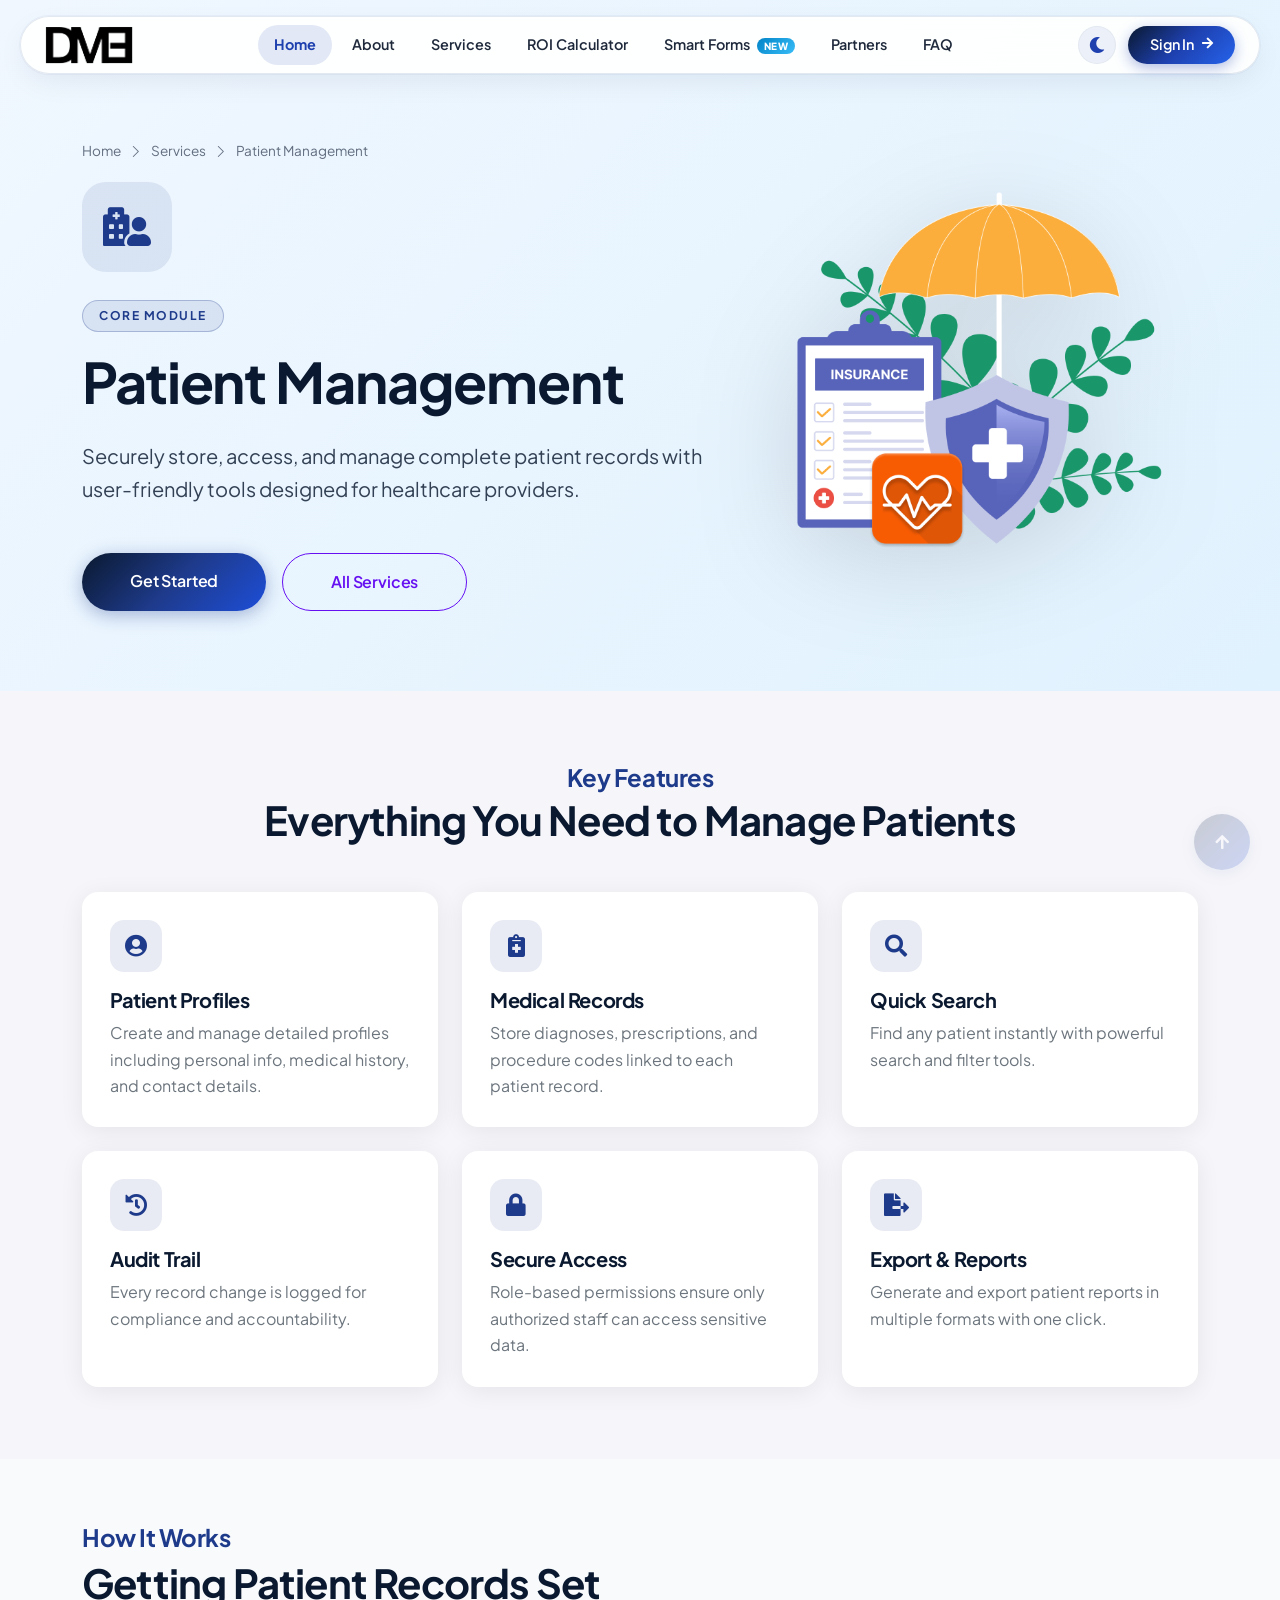
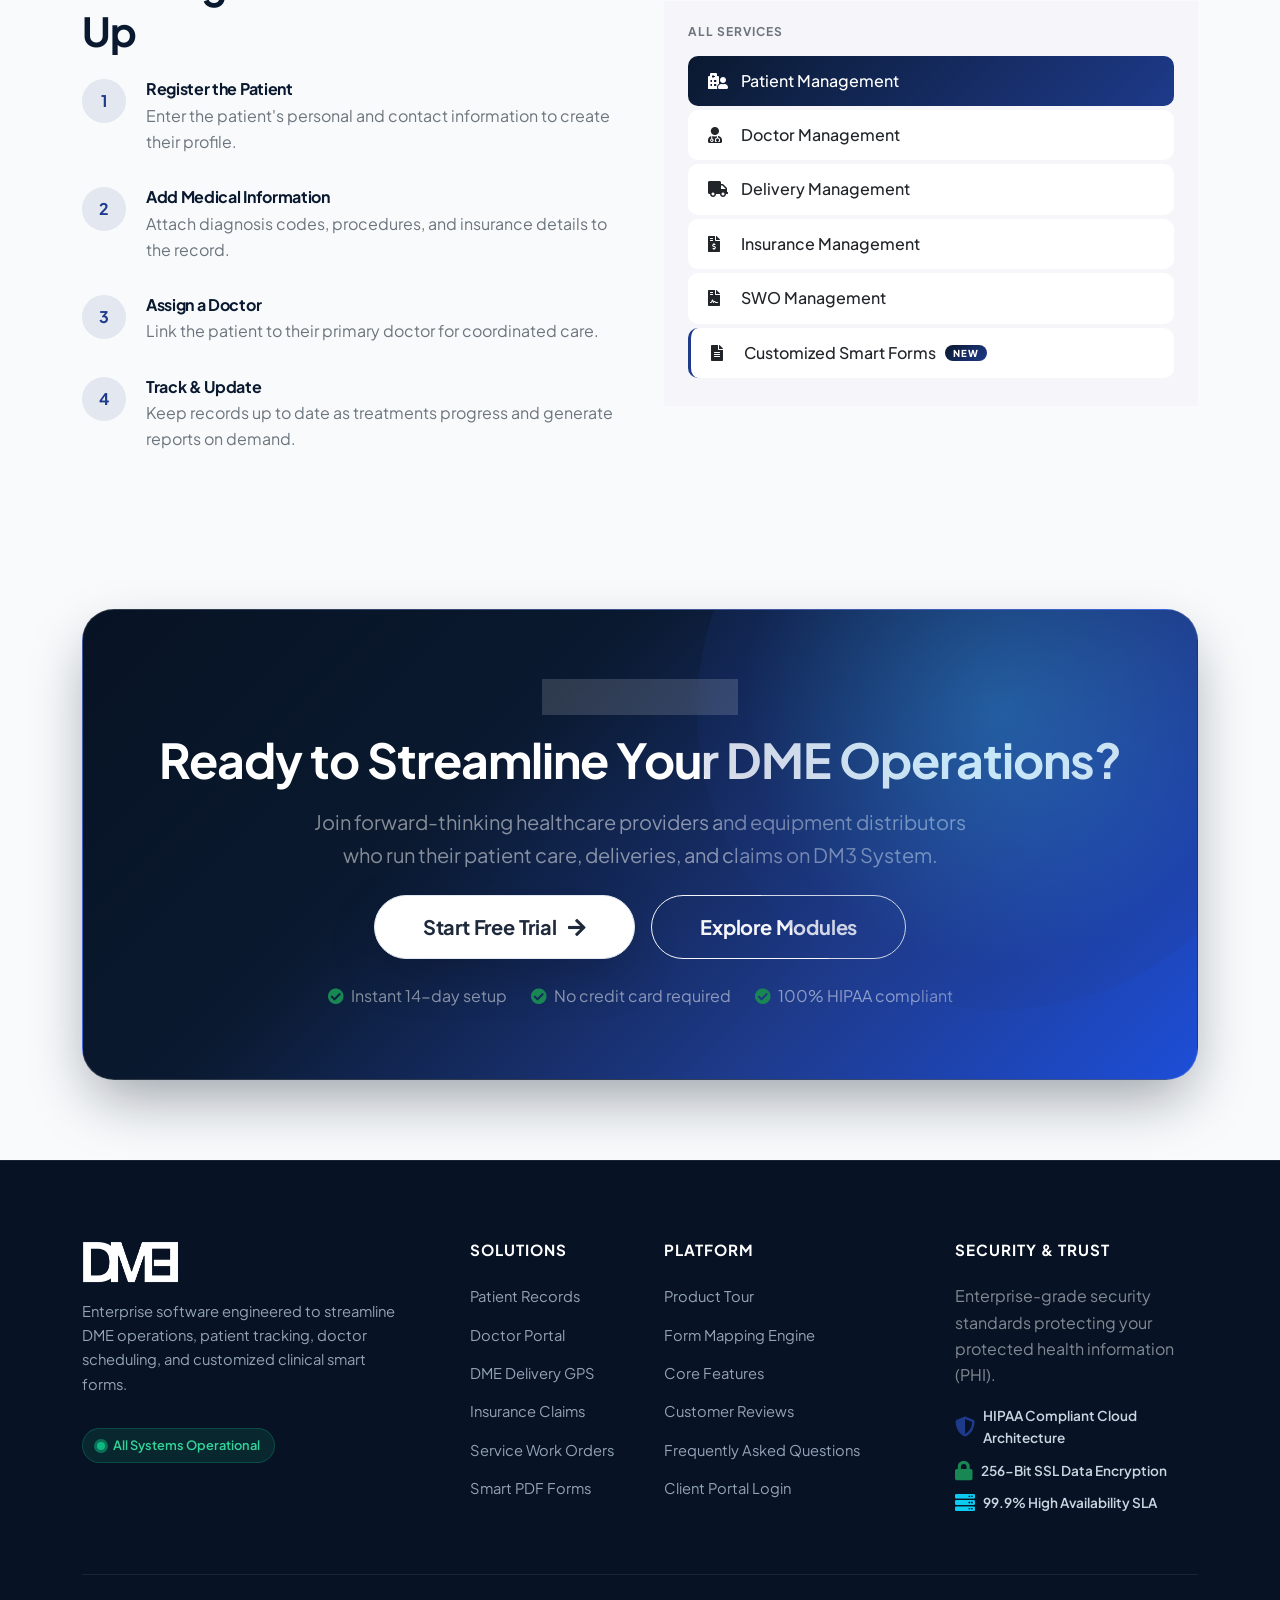
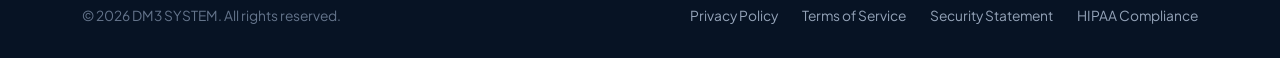
==== commit 106d6da9: "add the feature for the eligibility checker" ====
--- a/service-detail.html
+++ b/service-detail.html
@@ -476,22 +476,22 @@
             iconColor: "#1e3a8a",
             heroBg: "linear-gradient(135deg,#f0f7ff 0%,#e0f2fe 100%)",
             heroImg: "img/about_1.jpg",
-            subtitle: "Streamline insurance claims, track approvals, and manage patient policy information from a single centralized dashboard.",
-            featuresHeading: "Simplified Insurance Workflow",
+            subtitle: "Verify patient Medicare & Medicaid eligibility in real time, streamline insurance claims, track approvals, and manage policy information from a single centralized dashboard.",
+            featuresHeading: "Simplified Insurance & Eligibility Workflow",
             features: [
+                { icon:"fas fa-user-check", iconBg:"rgba(30,58,138,0.12)", iconColor:"#1e3a8a", title:"Medicare & Medicaid Eligibility", desc:"Run instant EDI 270/271 checks for Medicare Part A/B (DMEPOS), State Medicaid, and dual-eligible (QMB/SLMB) coverage." },
                 { icon:"fas fa-file-medical-alt", iconBg:"rgba(30,58,138,0.12)", iconColor:"#1e3a8a", title:"Claim Submission", desc:"Submit insurance claims directly from the system with pre-filled patient data." },
-                { icon:"fas fa-tasks", iconBg:"rgba(30,58,138,0.12)", iconColor:"#1e3a8a", title:"Claim Tracking", desc:"Monitor the status of every claim from submission to approval or denial." },
-                { icon:"fas fa-shield-alt", iconBg:"rgba(30,58,138,0.12)", iconColor:"#1e3a8a", title:"Policy Management", desc:"Store and manage insurance policy details for each patient." },
+                { icon:"fas fa-tasks", iconBg:"rgba(30,58,138,0.12)", iconColor:"#1e3a8a", title:"Same-or-Similar DME Check", desc:"Screen Medicare records for existing active DMEPOS equipment before dispatch to prevent denials." },
+                { icon:"fas fa-shield-alt", iconBg:"rgba(30,58,138,0.12)", iconColor:"#1e3a8a", title:"Policy Management", desc:"Store and manage primary and secondary insurance policy details for each patient." },
                 { icon:"fas fa-exclamation-circle", iconBg:"rgba(30,58,138,0.12)", iconColor:"#1e3a8a", title:"Denial Alerts", desc:"Get notified immediately when a claim is denied with reason codes." },
-                { icon:"fas fa-file-contract", iconBg:"rgba(30,58,138,0.12)", iconColor:"#1e3a8a", title:"Authorization Tracking", desc:"Track prior authorizations required for equipment or procedures." },
-                { icon:"fas fa-chart-pie", iconBg:"rgba(30,58,138,0.12)", iconColor:"#1e3a8a", title:"Billing Reports", desc:"Generate detailed billing and reimbursement reports for accounting." }
+                { icon:"fas fa-file-contract", iconBg:"rgba(30,58,138,0.12)", iconColor:"#1e3a8a", title:"Authorization Tracking", desc:"Track prior authorizations required for equipment or procedures." }
             ],
-            stepsHeading: "Managing Insurance Claims",
+            stepsHeading: "Verifying Eligibility & Managing Claims",
             steps: [
-                { title:"Link Patient Policy", desc:"Attach the patient's insurance provider and policy number to their profile." },
-                { title:"Submit a Claim", desc:"Generate and submit a claim with all required documentation." },
-                { title:"Track Approval", desc:"Monitor claim status and respond to any requests for additional information." },
-                { title:"Record Reimbursement", desc:"Log approved payments and reconcile with billing records." }
+                { title:"Verify Medicare & Medicaid", desc:"Run a 1-click EDI 270/271 eligibility check to confirm active coverage, deductibles, and dual-eligible status." },
+                { title:"Link Patient Policy", desc:"Attach the patient's primary and secondary insurance provider and policy numbers to their profile." },
+                { title:"Submit a Claim", desc:"Generate and submit a clean claim with all required documentation and prior authorizations." },
+                { title:"Track & Reconcile", desc:"Monitor claim status, resolve any payer requests, and log approved reimbursements." }
             ]
         },
         swo: {
--- a/css/style.css
+++ b/css/style.css
@@ -2786,6 +2786,7 @@
 .hero-title-gradient {
     background: linear-gradient(135deg, #071324 0%, #0f2b5c 40%, #1e40af 75%, #0284c7 100%);
     -webkit-background-clip: text;
+    background-clip: text;
     -webkit-text-fill-color: transparent;
 }
 
@@ -3797,6 +3798,7 @@
 [data-theme="dark"] .hero-title-gradient {
     background: linear-gradient(135deg, #38bdf8 0%, #60a5fa 40%, #93c5fd 80%, #ffffff 100%) !important;
     -webkit-background-clip: text !important;
+    background-clip: text !important;
     -webkit-text-fill-color: transparent !important;
 }
 
@@ -3992,4 +3994,318 @@
     background: #2563eb;
 }
 
+/* ====== Medicare & Medicaid Eligibility Section ====== */
+.eligibility-section {
+    background: linear-gradient(180deg, #e0f2fe 0%, #f8fafc 45%, #ffffff 100%);
+    position: relative;
+    overflow: hidden;
+}
+
+.eligibility-sim-wrap {
+    background: #ffffff;
+    border-radius: 20px;
+    border: 1px solid rgba(226, 232, 240, 0.95);
+    padding: 24px;
+    box-shadow: 0 16px 40px rgba(10, 25, 47, 0.08);
+    position: relative;
+}
+
+.elig-patient-pill {
+    background: #ffffff;
+    border: 1px solid #cbd5e1;
+    border-radius: 50px;
+    padding: 5px 12px;
+    display: inline-flex;
+    align-items: center;
+    gap: 6px;
+    cursor: pointer;
+    transition: all 0.2s ease;
+}
+
+.elig-patient-pill:hover {
+    border-color: #1e40af;
+    background: #eff6ff;
+}
+
+.elig-patient-pill.active {
+    background: #1e40af;
+    border-color: #1e40af;
+    box-shadow: 0 2px 8px rgba(30, 64, 175, 0.25);
+}
+
+.elig-patient-pill.active .sim-patient-name {
+    color: #ffffff;
+}
+
+.elig-patient-pill.active .sim-patient-tag {
+    background: rgba(255, 255, 255, 0.2);
+    color: #ffffff;
+}
+
+.elig-program-tabs {
+    display: flex;
+    gap: 8px;
+    flex-wrap: wrap;
+}
+
+.elig-program-tab {
+    flex: 1 1 auto;
+    background: #f1f5f9;
+    border: 1px solid #cbd5e1;
+    color: #334155;
+    border-radius: 10px;
+    padding: 7px 12px;
+    font-size: 0.78rem;
+    font-weight: 700;
+    cursor: pointer;
+    transition: all 0.2s ease;
+}
+
+.elig-program-tab:hover {
+    border-color: #1e40af;
+    color: #1e40af;
+}
+
+.elig-program-tab.active {
+    background: #1e3a8a;
+    border-color: #1e3a8a;
+    color: #ffffff;
+}
+
+.elig-input-label {
+    font-size: 0.72rem;
+    font-weight: 700;
+    text-transform: uppercase;
+    letter-spacing: 0.4px;
+    color: #475569;
+    margin-bottom: 3px;
+    display: block;
+}
+
+.elig-input {
+    font-size: 0.85rem;
+    border-radius: 10px;
+    border: 1px solid #cbd5e1;
+    padding: 7px 12px;
+    background: #f8fafc;
+}
+
+.elig-input:focus {
+    background: #ffffff;
+    border-color: #2563eb;
+    box-shadow: 0 0 0 3px rgba(37, 99, 235, 0.15);
+}
+
+.elig-result-panel {
+    border-top: 1px solid #e2e8f0;
+    padding-top: 16px;
+}
+
+.elig-result-banner {
+    border-radius: 12px;
+    padding: 12px 14px;
+    border: 1px solid #bfdbfe;
+    background: #eff6ff;
+}
+
+.elig-result-banner.banner-inactive {
+    border-color: #fecaca;
+    background: #fef2f2;
+}
+
+.elig-banner-sub {
+    display: block;
+    font-size: 0.72rem;
+    font-weight: 600;
+    color: #475569;
+    margin-bottom: 2px;
+}
+
+.elig-status-badge {
+    display: inline-flex;
+    align-items: center;
+    font-size: 0.72rem;
+    font-weight: 700;
+    padding: 4px 10px;
+    border-radius: 50px;
+    white-space: nowrap;
+}
+
+.elig-status-badge.status-active {
+    background: #dcfce7;
+    color: #166534;
+    border: 1px solid #86efac;
+}
+
+.elig-status-badge.status-inactive {
+    background: #fee2e2;
+    color: #991b1b;
+    border: 1px solid #fca5a5;
+}
+
+.elig-status-badge.status-neutral {
+    background: #f1f5f9;
+    color: #475569;
+    border: 1px solid #cbd5e1;
+}
+
+.elig-payer-card {
+    background: #f8fafc;
+    border: 1px solid #e2e8f0;
+    border-radius: 12px;
+    padding: 12px;
+    height: 100%;
+}
+
+.elig-payer-title {
+    font-size: 0.84rem;
+    font-weight: 700;
+    color: #0f172a;
+}
+
+.elig-payer-detail {
+    font-size: 0.76rem;
+    color: #475569;
+    display: flex;
+    justify-content: space-between;
+    gap: 8px;
+    padding: 3px 0;
+    border-bottom: 1px dashed #e2e8f0;
+}
+
+.elig-payer-detail:last-child {
+    border-bottom: none;
+}
+
+.elig-payer-detail strong {
+    color: #0f172a;
+    text-align: right;
+}
+
+.elig-same-similar {
+    border-radius: 10px;
+    padding: 9px 12px;
+    font-size: 0.78rem;
+    display: flex;
+    align-items: center;
+}
+
+.elig-same-similar.alert-clear {
+    background: #f0fdf4;
+    border: 1px solid #bbf7d0;
+    color: #166534;
+}
+
+.elig-same-similar.alert-warn {
+    background: #fef2f2;
+    border: 1px solid #fecaca;
+    color: #991b1b;
+}
+
+/* Dark Mode for Eligibility Section */
+[data-theme="dark"] .eligibility-section {
+    background: linear-gradient(180deg, #0a192f 0%, #0d1f38 50%, #0a192f 100%) !important;
+}
+
+[data-theme="dark"] .eligibility-section h1,
+[data-theme="dark"] .eligibility-section h2 {
+    color: #ffffff !important;
+}
+
+[data-theme="dark"] .eligibility-sim-wrap {
+    background: #0d1f38 !important;
+    border-color: rgba(255, 255, 255, 0.1) !important;
+    box-shadow: 0 16px 40px rgba(0, 0, 0, 0.5) !important;
+}
+
+[data-theme="dark"] .elig-patient-pill {
+    background: rgba(255, 255, 255, 0.06) !important;
+    border-color: rgba(255, 255, 255, 0.12) !important;
+}
+
+[data-theme="dark"] .elig-patient-pill.active {
+    background: #1e40af !important;
+    border-color: #38bdf8 !important;
+}
+
+[data-theme="dark"] .elig-patient-pill.active .sim-patient-name {
+    color: #ffffff !important;
+}
+
+[data-theme="dark"] .elig-program-tab {
+    background: rgba(10, 25, 47, 0.8) !important;
+    border-color: rgba(255, 255, 255, 0.12) !important;
+    color: #cbd5e1 !important;
+}
+
+[data-theme="dark"] .elig-program-tab.active {
+    background: #1e40af !important;
+    border-color: #38bdf8 !important;
+    color: #ffffff !important;
+}
+
+[data-theme="dark"] .elig-input-label {
+    color: #94a3b8 !important;
+}
+
+[data-theme="dark"] .elig-input {
+    background: rgba(10, 25, 47, 0.75) !important;
+    border-color: rgba(255, 255, 255, 0.15) !important;
+    color: #e2e8f0 !important;
+}
+
+[data-theme="dark"] .elig-input:focus {
+    border-color: #38bdf8 !important;
+}
+
+[data-theme="dark"] .elig-result-panel {
+    border-top-color: rgba(255, 255, 255, 0.1) !important;
+}
+
+[data-theme="dark"] .elig-result-banner {
+    background: rgba(30, 64, 175, 0.25) !important;
+    border-color: rgba(56, 189, 248, 0.35) !important;
+}
+
+[data-theme="dark"] .elig-result-banner.banner-inactive {
+    background: rgba(153, 27, 27, 0.25) !important;
+    border-color: rgba(248, 113, 113, 0.35) !important;
+}
+
+[data-theme="dark"] .elig-result-banner h6 {
+    color: #ffffff !important;
+}
+
+[data-theme="dark"] .elig-banner-sub {
+    color: #94a3b8 !important;
+}
+
+[data-theme="dark"] .elig-payer-card {
+    background: rgba(10, 25, 47, 0.7) !important;
+    border-color: rgba(255, 255, 255, 0.1) !important;
+}
+
+[data-theme="dark"] .elig-payer-title,
+[data-theme="dark"] .elig-payer-detail strong {
+    color: #f1f5f9 !important;
+}
+
+[data-theme="dark"] .elig-payer-detail {
+    color: #94a3b8 !important;
+    border-bottom-color: rgba(255, 255, 255, 0.08) !important;
+}
+
+[data-theme="dark"] .elig-same-similar.alert-clear {
+    background: rgba(22, 101, 52, 0.25) !important;
+    border-color: rgba(74, 222, 128, 0.3) !important;
+    color: #86efac !important;
+}
+
+[data-theme="dark"] .elig-same-similar.alert-warn {
+    background: rgba(153, 27, 27, 0.25) !important;
+    border-color: rgba(248, 113, 113, 0.3) !important;
+    color: #fca5a5 !important;
+}
+
+
 
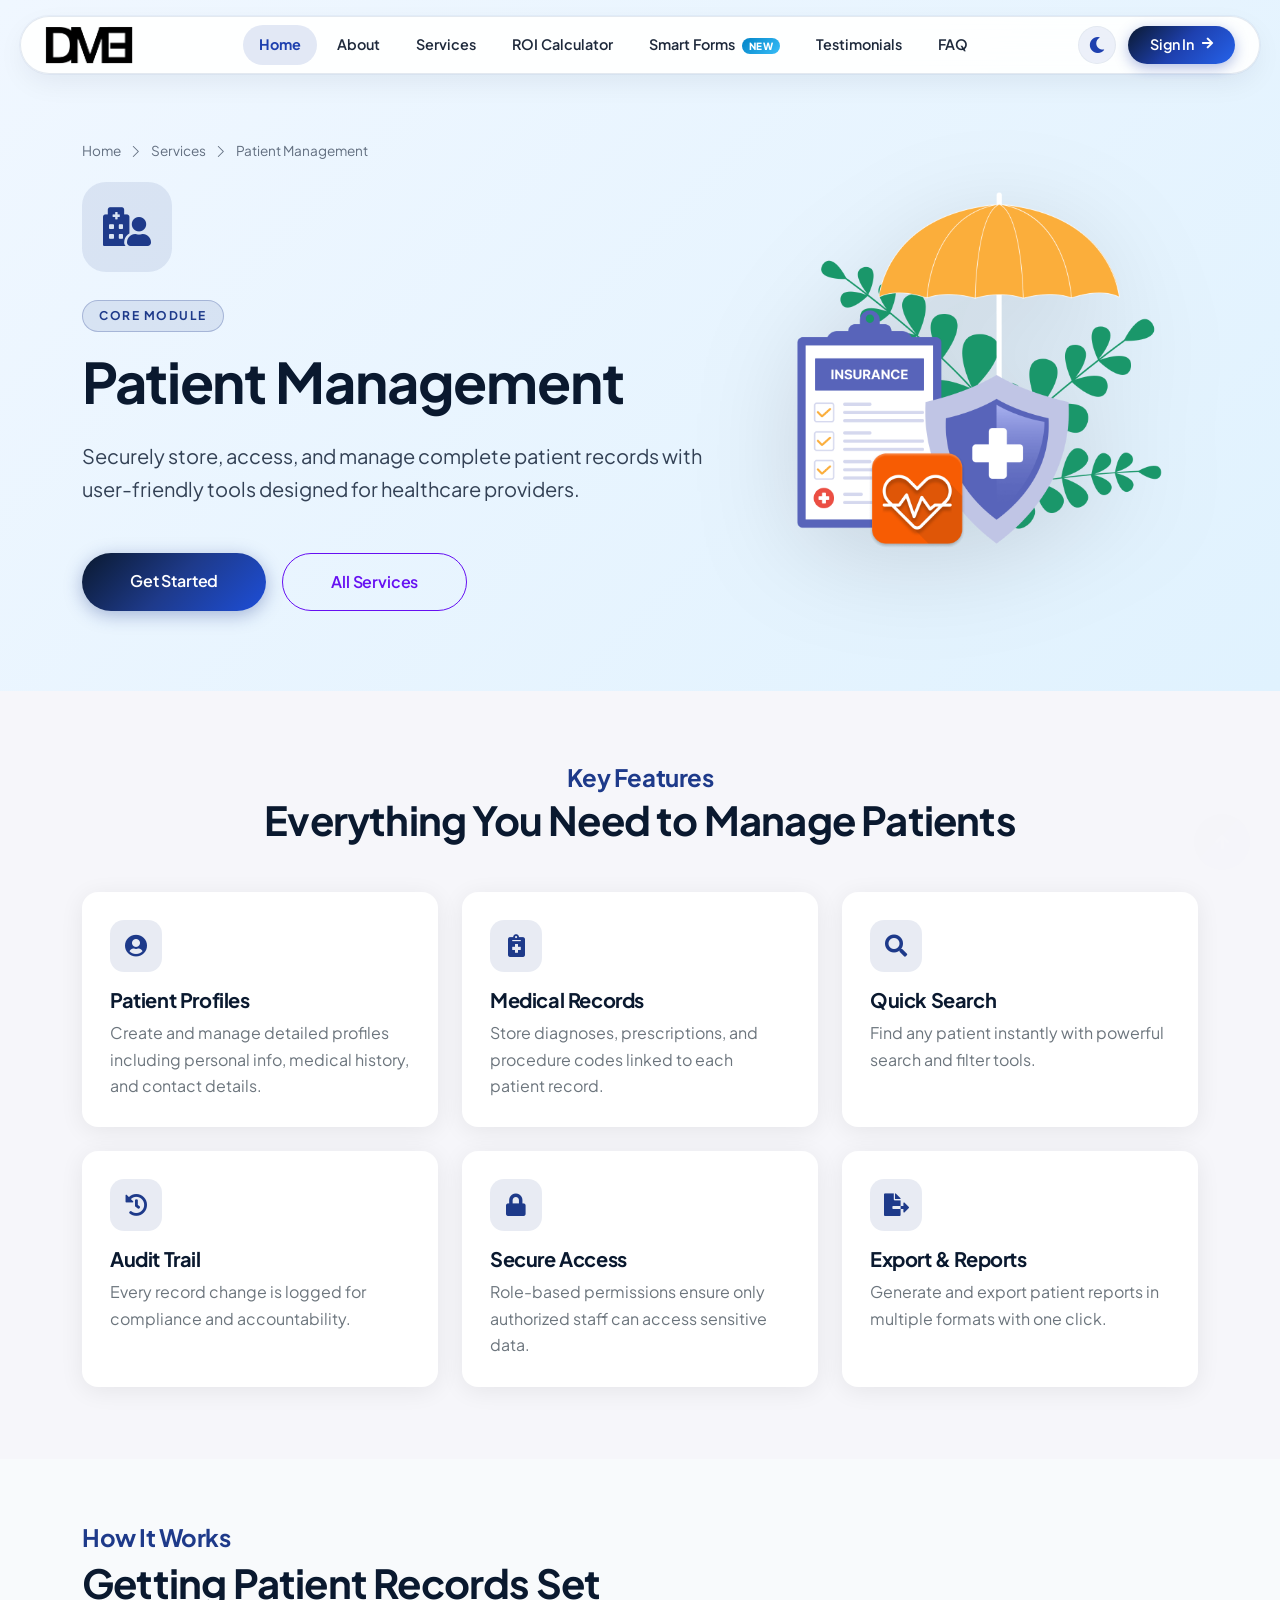
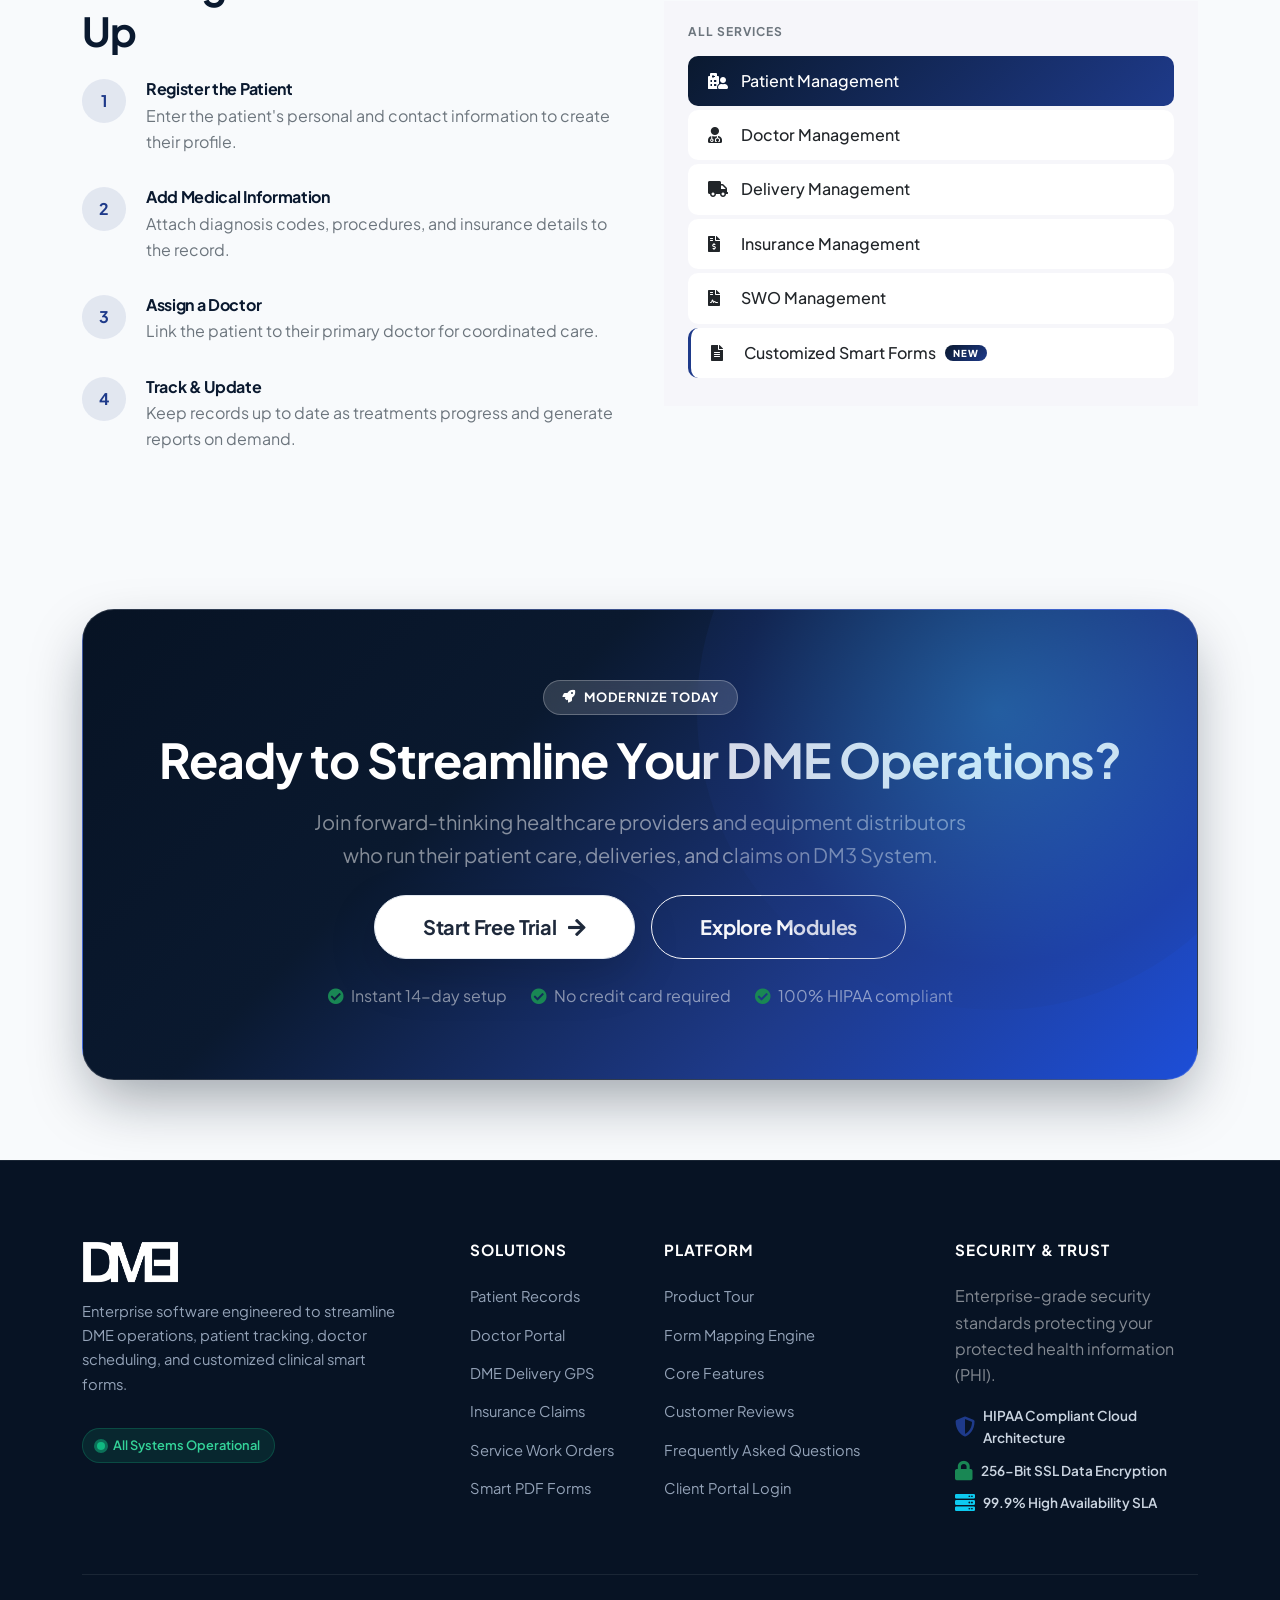
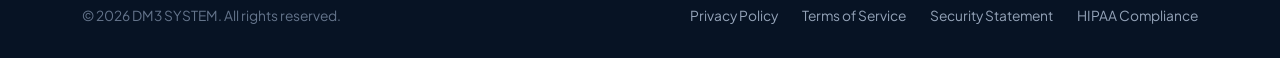
==== commit 6dbdc0de: "Remove client list and anonymize business names in testimonials" ====
--- a/service-detail.html
+++ b/service-detail.html
@@ -188,7 +188,7 @@
                     <a href="index.html#services" class="nav-item nav-link active">Services</a>
                     <a href="index.html#roi-calculator" class="nav-item nav-link">ROI Calculator</a>
                     <a href="index.html#custom-forms-feature" class="nav-item nav-link">Smart Forms <span class="nav-new-chip">New</span></a>
-                    <a href="index.html#testimonial" class="nav-item nav-link">Partners</a>
+                    <a href="index.html#testimonial" class="nav-item nav-link">Testimonials</a>
                     <a href="index.html#faq" class="nav-item nav-link">FAQ</a>
                 </div>
 
--- a/css/style.css
+++ b/css/style.css
@@ -1562,6 +1562,12 @@
     border: none !important;
     margin: 0 !important;
 }
+.testimonial-dot-label {
+    font-size: 0.82rem;
+    font-weight: 700;
+    color: var(--slate-800, #1e293b);
+    white-space: nowrap;
+}
 
 .testimonial-carousel .owl-dots .owl-dot:hover .testimonial-dot-card {
     opacity: 0.85;
@@ -2166,6 +2172,160 @@
     line-height: 1.7;
 }
 
+/* FAQ Search & Category Filter Controls */
+.faq-controls-wrap {
+    background: #ffffff;
+    border: 1px solid var(--slate-200);
+    border-radius: 20px;
+    padding: 1rem 1.25rem;
+    box-shadow: 0 4px 20px rgba(15, 23, 42, 0.04);
+}
+.faq-search-box {
+    position: relative;
+    display: flex;
+    align-items: center;
+}
+.faq-search-icon {
+    position: absolute;
+    left: 1rem;
+    color: var(--slate-400, #94a3b8);
+    font-size: 0.9rem;
+    pointer-events: none;
+}
+.faq-search-input {
+    padding: 0.65rem 2.4rem 0.65rem 2.6rem;
+    border-radius: 50rem;
+    border: 1px solid var(--slate-200);
+    background: var(--slate-50);
+    font-size: 0.92rem;
+    color: var(--slate-900);
+    transition: all 0.25s ease;
+}
+.faq-search-input:focus {
+    background: #ffffff;
+    border-color: var(--primary-main);
+    box-shadow: 0 0 0 3px rgba(37, 99, 235, 0.12);
+    outline: none;
+}
+.faq-search-clear {
+    position: absolute;
+    right: 0.75rem;
+    border: none;
+    background: transparent;
+    color: var(--slate-400, #94a3b8);
+    padding: 0.25rem 0.4rem;
+    cursor: pointer;
+    border-radius: 50%;
+    transition: color 0.2s ease;
+}
+.faq-search-clear:hover {
+    color: var(--slate-700, #334155);
+}
+.faq-filter-pill {
+    display: inline-flex;
+    align-items: center;
+    gap: 0.25rem;
+    padding: 0.45rem 0.9rem;
+    border-radius: 50rem;
+    border: 1px solid var(--slate-200);
+    background: var(--slate-50);
+    color: var(--slate-700, #334155);
+    font-size: 0.82rem;
+    font-weight: 600;
+    cursor: pointer;
+    transition: all 0.22s ease;
+}
+.faq-filter-pill:hover {
+    border-color: var(--primary-main);
+    color: var(--primary-main);
+    background: var(--primary-soft);
+}
+.faq-filter-pill.active {
+    background: var(--primary-main);
+    border-color: var(--primary-main);
+    color: #ffffff;
+    box-shadow: 0 4px 12px rgba(37, 99, 235, 0.25);
+}
+.faq-pill-count {
+    display: inline-flex;
+    align-items: center;
+    justify-content: center;
+    min-width: 1.3rem;
+    height: 1.3rem;
+    padding: 0 0.35rem;
+    border-radius: 50rem;
+    font-size: 0.72rem;
+    font-weight: 700;
+    background: rgba(255, 255, 255, 0.22);
+    color: inherit;
+}
+.faq-filter-pill:not(.active) .faq-pill-count {
+    background: rgba(15, 23, 42, 0.08);
+}
+.faq-toggle-all-btn {
+    border-radius: 50rem;
+    border: 1px solid var(--slate-200);
+    background: #ffffff;
+    color: var(--slate-700, #334155);
+    font-size: 0.8rem;
+    font-weight: 600;
+    padding: 0.35rem 0.85rem;
+    transition: all 0.2s ease;
+}
+.faq-toggle-all-btn:hover {
+    border-color: var(--primary-main);
+    color: var(--primary-main);
+}
+.faq-q-wrap {
+    display: flex;
+    flex-direction: column;
+    align-items: flex-start;
+    gap: 0.35rem;
+    padding-right: 0.75rem;
+}
+.faq-cat-tag {
+    display: inline-block;
+    font-size: 0.68rem;
+    font-weight: 700;
+    text-transform: uppercase;
+    letter-spacing: 0.05em;
+    padding: 0.18rem 0.55rem;
+    border-radius: 50rem;
+}
+.faq-cat-tag.tag-platform {
+    background: rgba(37, 99, 235, 0.1);
+    color: #1d4ed8;
+}
+.faq-cat-tag.tag-compliance {
+    background: rgba(16, 185, 129, 0.12);
+    color: #047857;
+}
+.faq-cat-tag.tag-forms {
+    background: rgba(139, 92, 246, 0.12);
+    color: #6d28d9;
+}
+.faq-cat-tag.tag-billing {
+    background: rgba(2, 132, 199, 0.12);
+    color: #0369a1;
+}
+.faq-cat-tag.tag-logistics {
+    background: rgba(245, 158, 11, 0.14);
+    color: #b45309;
+}
+.faq-empty-state {
+    background: #ffffff;
+    border: 1px dashed var(--slate-300, #cbd5e1);
+}
+.faq-help-highlights {
+    display: flex;
+    flex-wrap: wrap;
+    gap: 0.6rem 1rem;
+    font-size: 0.78rem;
+    color: #e2e8f0;
+    padding-top: 0.5rem;
+    border-top: 1px solid rgba(255, 255, 255, 0.12);
+}
+
 /* FAQ Support Side Card */
 .faq-help-card {
     background: linear-gradient(135deg, #0a192f 0%, #173860 100%);
@@ -3768,6 +3928,75 @@
     color: #94a3b8 !important;
     border-top: 1px solid rgba(255, 255, 255, 0.06);
 }
+[data-theme="dark"] .faq-controls-wrap {
+    background: #0d1f38 !important;
+    border-color: rgba(255, 255, 255, 0.08) !important;
+}
+[data-theme="dark"] .faq-search-input {
+    background: #071324 !important;
+    border-color: rgba(255, 255, 255, 0.12) !important;
+    color: #f8fafc !important;
+}
+[data-theme="dark"] .faq-search-input::placeholder {
+    color: #64748b;
+}
+[data-theme="dark"] .faq-search-input:focus {
+    border-color: #38bdf8 !important;
+    box-shadow: 0 0 0 3px rgba(56, 189, 248, 0.18);
+}
+[data-theme="dark"] .faq-filter-pill {
+    background: #071324 !important;
+    border-color: rgba(255, 255, 255, 0.1) !important;
+    color: #cbd5e1 !important;
+}
+[data-theme="dark"] .faq-filter-pill:hover {
+    border-color: #38bdf8 !important;
+    color: #38bdf8 !important;
+}
+[data-theme="dark"] .faq-filter-pill.active {
+    background: var(--primary-main) !important;
+    border-color: var(--primary-main) !important;
+    color: #ffffff !important;
+}
+[data-theme="dark"] .faq-filter-pill:not(.active) .faq-pill-count {
+    background: rgba(255, 255, 255, 0.1);
+}
+[data-theme="dark"] .faq-toggle-all-btn {
+    background: #0d1f38 !important;
+    border-color: rgba(255, 255, 255, 0.12) !important;
+    color: #cbd5e1 !important;
+}
+[data-theme="dark"] .faq-toggle-all-btn:hover {
+    border-color: #38bdf8 !important;
+    color: #38bdf8 !important;
+}
+[data-theme="dark"] .faq-cat-tag.tag-platform {
+    background: rgba(59, 130, 246, 0.2);
+    color: #93c5fd;
+}
+[data-theme="dark"] .faq-cat-tag.tag-compliance {
+    background: rgba(16, 185, 129, 0.2);
+    color: #6ee7b7;
+}
+[data-theme="dark"] .faq-cat-tag.tag-forms {
+    background: rgba(139, 92, 246, 0.22);
+    color: #c4b5fd;
+}
+[data-theme="dark"] .faq-cat-tag.tag-billing {
+    background: rgba(14, 165, 233, 0.2);
+    color: #7dd3fc;
+}
+[data-theme="dark"] .faq-cat-tag.tag-logistics {
+    background: rgba(245, 158, 11, 0.2);
+    color: #fcd34d;
+}
+[data-theme="dark"] .faq-empty-state {
+    background: #0d1f38 !important;
+    border-color: rgba(255, 255, 255, 0.15) !important;
+}
+[data-theme="dark"] .faq-empty-state h6 {
+    color: #f8fafc !important;
+}
 
 /* Global Helpers in Dark Mode */
 [data-theme="dark"] .bg-light {
@@ -3874,6 +4103,9 @@
 [data-theme="dark"] .testimonial-carousel .owl-dots .testimonial-dot-card {
     background: #0d1f38 !important;
     border-color: rgba(255, 255, 255, 0.15) !important;
+}
+[data-theme="dark"] .testimonial-dot-label {
+    color: #e2e8f0 !important;
 }
 [data-theme="dark"] .testimonial-carousel .owl-dots .owl-dot.active .testimonial-dot-card {
     border-color: #38bdf8 !important;
@@ -4307,5 +4539,133 @@
     color: #fca5a5 !important;
 }
 
+/* ====== Cool JS-Driven Animations & Micro-Interactions ====== */
+#scroll-progress-bar {
+    position: fixed;
+    top: 0;
+    left: 0;
+    height: 3px;
+    width: 0%;
+    z-index: 99999;
+    background: linear-gradient(90deg, #1e40af, #0ea5e9, #38bdf8);
+    box-shadow: 0 0 10px rgba(14, 165, 233, 0.55);
+    transition: width 0.08s linear;
+    pointer-events: none;
+}
+
+/* EDI 270/271 Verification Scan Progress */
+.elig-scan-loader {
+    background: #f8fafc;
+    border: 1px solid #cbd5e1;
+    border-radius: 12px;
+    padding: 12px 14px;
+}
+
+.elig-scan-step {
+    font-size: 0.78rem;
+    font-weight: 700;
+    color: #1e3a8a;
+}
+
+.elig-scan-pct {
+    font-size: 0.76rem;
+    font-weight: 700;
+    font-family: monospace;
+    color: #0284c7;
+}
+
+.elig-scan-track {
+    width: 100%;
+    height: 7px;
+    background: #e2e8f0;
+    border-radius: 999px;
+    overflow: hidden;
+    position: relative;
+}
+
+.elig-scan-fill {
+    height: 100%;
+    width: 0%;
+    border-radius: 999px;
+    background: linear-gradient(90deg, #1e40af, #0ea5e9, #38bdf8);
+    background-size: 200% 100%;
+    animation: eligScanShimmer 1.1s linear infinite;
+    transition: width 0.28s cubic-bezier(0.22, 1, 0.36, 1);
+}
+
+@keyframes eligScanShimmer {
+    0% { background-position: 100% 0; }
+    100% { background-position: -100% 0; }
+}
+
+.elig-reveal-in {
+    animation: eligRevealUp 0.45s cubic-bezier(0.22, 1, 0.36, 1) both;
+}
+
+@keyframes eligRevealUp {
+    from {
+        opacity: 0;
+        transform: translateY(12px) scale(0.985);
+    }
+    to {
+        opacity: 1;
+        transform: translateY(0) scale(1);
+    }
+}
+
+/* Interactive Spotlight Glow on Cards (driven by JS --mouse-x / --mouse-y) */
+.service-item,
+.step-card {
+    --mouse-x: 50%;
+    --mouse-y: 50%;
+    position: relative;
+    overflow: hidden;
+    will-change: transform;
+}
+
+.service-item::after,
+.step-card::after {
+    content: '';
+    position: absolute;
+    inset: 0;
+    background: radial-gradient(320px circle at var(--mouse-x) var(--mouse-y), rgba(14, 165, 233, 0.12), transparent 65%);
+    opacity: 0;
+    transition: opacity 0.25s ease;
+    pointer-events: none;
+}
+
+.service-item.is-hovered::after,
+.step-card.is-hovered::after {
+    opacity: 1;
+}
+
+[data-theme="dark"] .elig-scan-loader {
+    background: rgba(10, 25, 47, 0.8) !important;
+    border-color: rgba(56, 189, 248, 0.25) !important;
+}
+
+[data-theme="dark"] .elig-scan-step {
+    color: #93c5fd !important;
+}
+
+[data-theme="dark"] .elig-scan-pct {
+    color: #38bdf8 !important;
+}
+
+[data-theme="dark"] .elig-scan-track {
+    background: rgba(255, 255, 255, 0.1) !important;
+}
+
+@media (prefers-reduced-motion: reduce) {
+    .elig-reveal-in,
+    .elig-scan-fill {
+        animation: none !important;
+    }
+    #scroll-progress-bar {
+        transition: none !important;
+    }
+}
+
+
 
 
